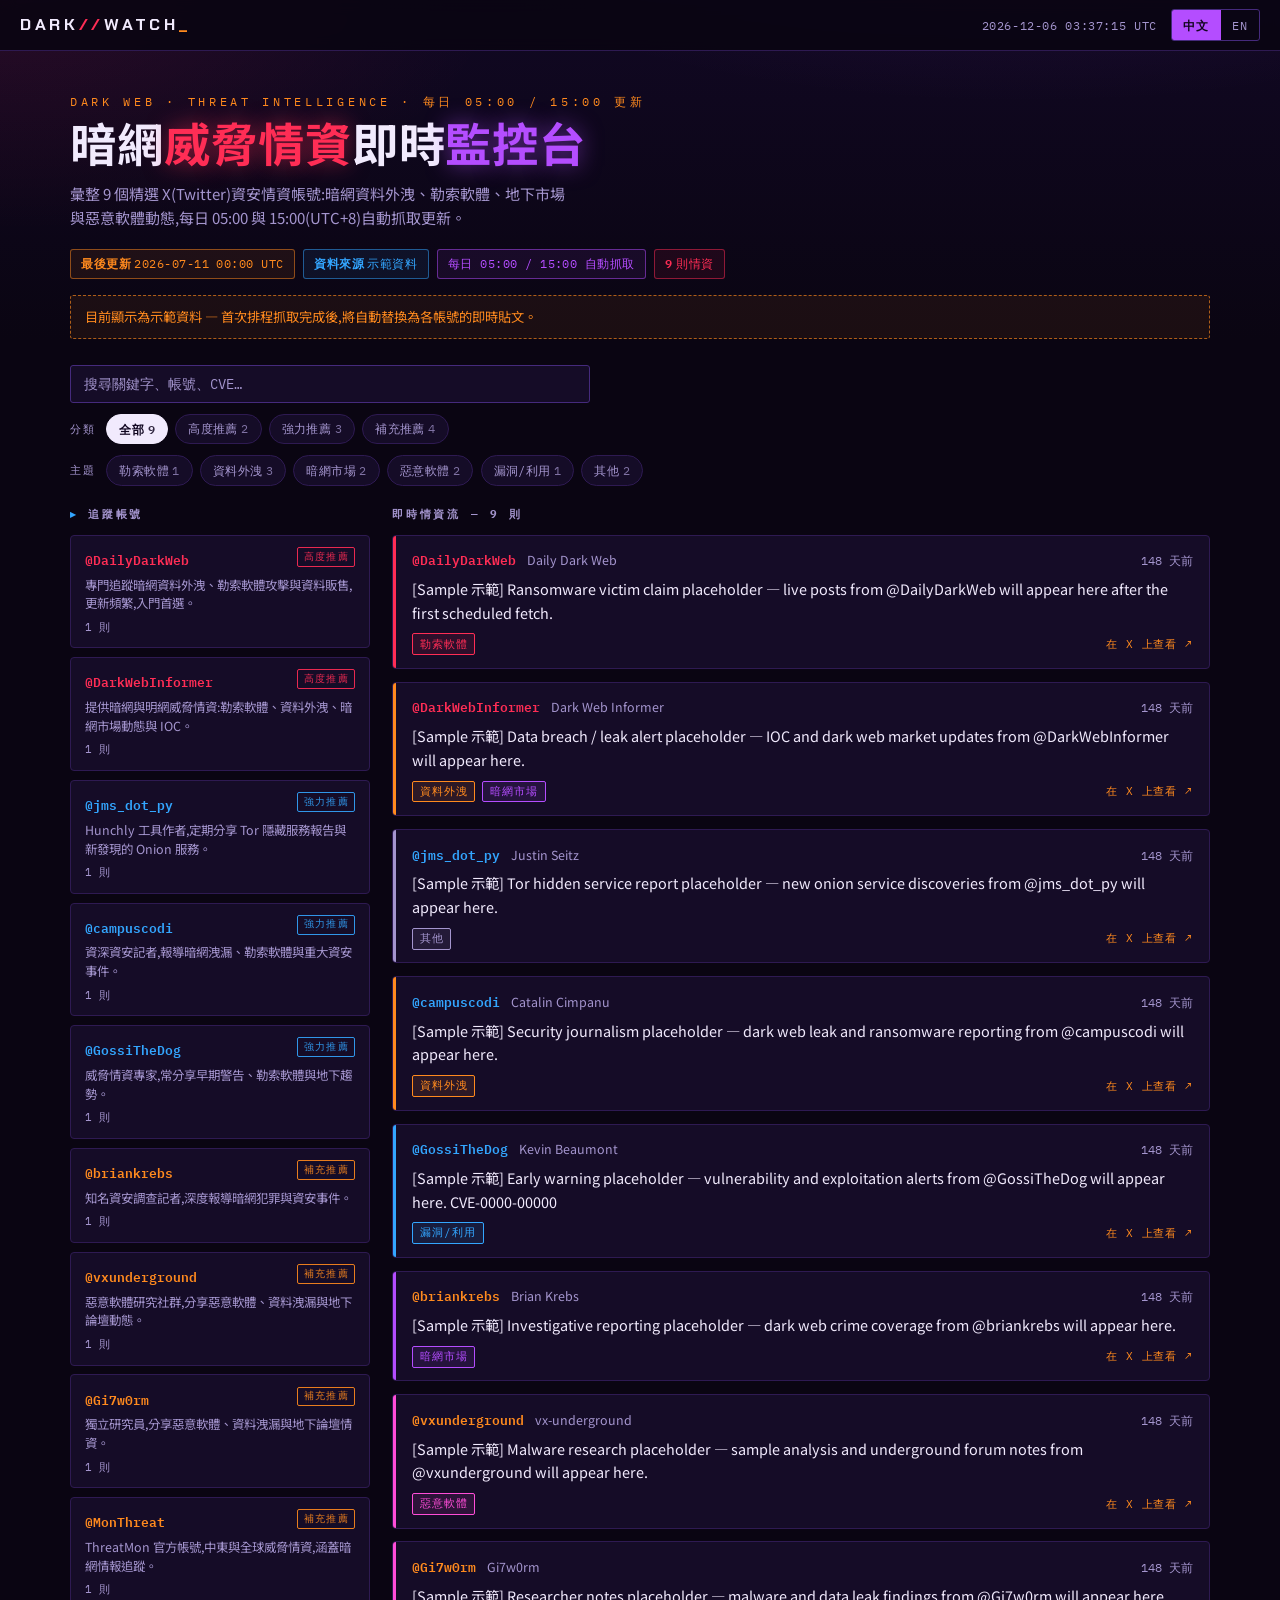
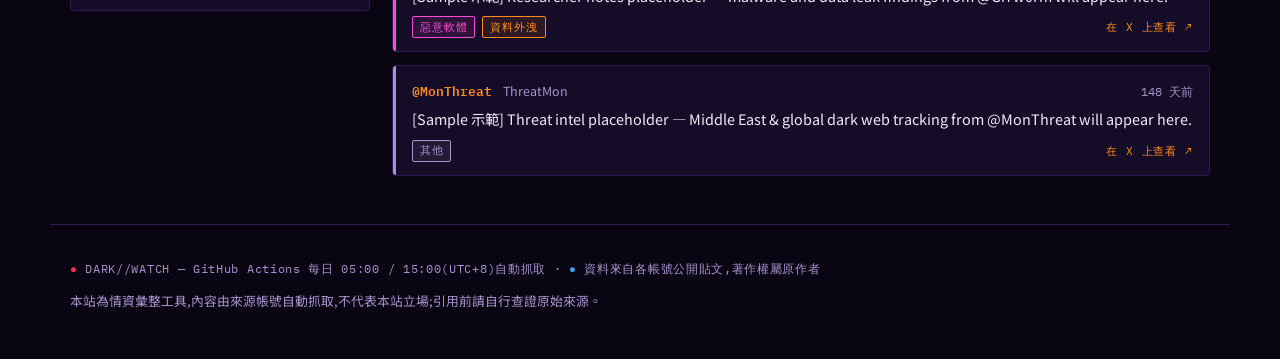
==== index.html @ 3558512e "Change fetch schedule to twice daily at 05:00 and 15:00 Taipei time Cron changed from every 2 hours " ====
<!DOCTYPE html>
<html lang="zh-Hant">
<head>
<meta charset="utf-8">
<meta name="viewport" content="width=device-width, initial-scale=1">
<meta name="color-scheme" content="dark">
<meta name="description" content="Dark web threat intelligence feed aggregated from curated X (Twitter) accounts, refreshed twice daily at 05:00 and 15:00 (UTC+8). 暗網威脅情資監控,每日 05:00 / 15:00 自動更新。">
<title>DARKWATCH — 暗網威脅情資監控 / Dark Web Threat Intel</title>
<link rel="icon" href="data:image/svg+xml,%3Csvg xmlns='http://www.w3.org/2000/svg' viewBox='0 0 32 32'%3E%3Crect width='32' height='32' fill='%230a0512'/%3E%3Ccircle cx='16' cy='16' r='9' fill='none' stroke='%23ff2d55' stroke-width='3'/%3E%3Ccircle cx='16' cy='16' r='3.5' fill='%23b44dff'/%3E%3C/svg%3E">
<link rel="preconnect" href="https://fonts.googleapis.com">
<link rel="preconnect" href="https://fonts.gstatic.com" crossorigin>
<link href="https://fonts.googleapis.com/css2?family=Chakra+Petch:wght@500;600;700&family=IBM+Plex+Mono:wght@400;500;600&family=Noto+Sans+TC:wght@400;500;700&display=swap" rel="stylesheet">
<style>
  :root{
    --bg:#0a0512;
    --bg2:#110823;
    --panel:#150c27;
    --panel2:#1d1136;
    --line:#2e1a52;
    --line2:#452a7c;
    --text:#f1eafd;
    --muted:#a495ce;
    --red:#ff2d55;
    --orange:#ff8a1e;
    --purple:#b44dff;
    --blue:#33a6ff;
    --magenta:#ff4dd8;
    --display:'Chakra Petch','Noto Sans TC',system-ui,sans-serif;
    --body:'Noto Sans TC',system-ui,-apple-system,'PingFang TC','Microsoft JhengHei',sans-serif;
    --mono:'IBM Plex Mono',ui-monospace,'SFMono-Regular',Menlo,Consolas,monospace;
  }
  *{box-sizing:border-box}
  html{color-scheme:dark}
  body{
    margin:0;
    background:
      radial-gradient(1200px 500px at 80% -10%, rgba(180,77,255,.14), transparent 60%),
      radial-gradient(900px 420px at 0% 0%, rgba(255,45,85,.10), transparent 55%),
      linear-gradient(var(--bg2), var(--bg) 340px);
    color:var(--text);
    font-family:var(--body);
    font-size:15px;
    line-height:1.65;
    min-height:100vh;
  }
  a{color:var(--blue)}
  button{font:inherit;cursor:pointer}
  :focus-visible{outline:2px solid var(--orange);outline-offset:2px;border-radius:2px}

  /* ---------- top bar ---------- */
  .topbar{
    position:sticky;top:0;z-index:20;
    display:flex;justify-content:space-between;align-items:center;gap:1rem;
    padding:.55rem 1.25rem;
    background:rgba(10,5,18,.88);
    backdrop-filter:blur(8px);
    border-bottom:1px solid var(--line);
  }
  .brand{
    font-family:var(--display);font-weight:700;font-size:1.05rem;letter-spacing:.22em;
    color:var(--text);white-space:nowrap;
  }
  .brand .slash{color:var(--red)}
  .brand .cursor{color:var(--orange);animation:blink 1.1s steps(1) infinite}
  @keyframes blink{50%{opacity:0}}
  .topbar-right{display:flex;align-items:center;gap:.9rem;min-width:0}
  .clock{font-family:var(--mono);font-size:.78rem;color:var(--muted);letter-spacing:.05em;white-space:nowrap}
  .lang-switch{display:flex;border:1px solid var(--line2);border-radius:3px;overflow:hidden}
  .lang-switch button{
    background:transparent;border:0;color:var(--muted);
    font-family:var(--mono);font-size:.78rem;padding:.3rem .7rem;letter-spacing:.08em;
  }
  .lang-switch button[aria-pressed="true"]{background:var(--purple);color:#12061f;font-weight:600}

  /* ---------- hero ---------- */
  .hero{max-width:1180px;margin:0 auto;padding:2.6rem 1.25rem 1.2rem}
  .eyebrow{
    font-family:var(--mono);font-size:.72rem;letter-spacing:.32em;text-transform:uppercase;
    color:var(--orange);margin:0 0 .6rem;
  }
  .hero h1{
    font-family:var(--display);font-weight:700;
    font-size:clamp(1.7rem,4.2vw,2.9rem);line-height:1.12;
    margin:0 0 .55rem;letter-spacing:.02em;text-wrap:balance;
  }
  .hero h1 .hl-red{color:var(--red);text-shadow:0 0 22px rgba(255,45,85,.55)}
  .hero h1 .hl-purple{color:var(--purple);text-shadow:0 0 22px rgba(180,77,255,.55)}
  .tagline{color:var(--muted);max-width:62ch;margin:0 0 1.1rem}
  .meta-row{display:flex;flex-wrap:wrap;gap:.5rem;align-items:center}
  .meta-pill{
    font-family:var(--mono);font-size:.72rem;letter-spacing:.04em;
    padding:.28rem .65rem;border-radius:3px;border:1px solid;
    display:inline-flex;gap:.45ch;align-items:baseline;
    font-variant-numeric:tabular-nums;
  }
  .meta-pill b{font-weight:600}
  .pill-red{color:var(--red);border-color:rgba(255,45,85,.5);background:rgba(255,45,85,.08)}
  .pill-orange{color:var(--orange);border-color:rgba(255,138,30,.5);background:rgba(255,138,30,.08)}
  .pill-blue{color:var(--blue);border-color:rgba(51,166,255,.5);background:rgba(51,166,255,.08)}
  .pill-purple{color:var(--purple);border-color:rgba(180,77,255,.5);background:rgba(180,77,255,.08)}
  .sample-banner{
    margin-top:1rem;padding:.65rem .9rem;border-radius:3px;
    border:1px dashed rgba(255,138,30,.65);background:rgba(255,138,30,.07);
    color:var(--orange);font-size:.83rem;
  }

  /* ---------- controls ---------- */
  .controls{max-width:1180px;margin:0 auto;padding:.4rem 1.25rem 1.2rem;display:grid;gap:.7rem}
  .search{
    width:100%;max-width:520px;
    background:var(--panel);border:1px solid var(--line2);border-radius:3px;
    color:var(--text);font-family:var(--mono);font-size:.86rem;
    padding:.55rem .8rem;
  }
  .search::placeholder{color:var(--muted)}
  .chip-row{display:flex;flex-wrap:wrap;gap:.45rem;align-items:center}
  .chip-label{font-family:var(--mono);font-size:.7rem;letter-spacing:.18em;text-transform:uppercase;color:var(--muted);margin-right:.2rem}
  .chip{
    background:var(--panel);border:1px solid var(--line);border-radius:999px;
    color:var(--muted);font-family:var(--mono);font-size:.76rem;
    padding:.26rem .75rem;letter-spacing:.03em;
    display:inline-flex;gap:.5ch;align-items:baseline;
    transition:border-color .15s,color .15s,background .15s;
  }
  .chip .n{font-variant-numeric:tabular-nums;opacity:.75}
  .chip:hover{border-color:var(--line2);color:var(--text)}
  .chip[aria-pressed="true"]{color:#100621;font-weight:600}
  .chip[aria-pressed="true"] .n{opacity:.85}
  .chip-red[aria-pressed="true"]{background:var(--red);border-color:var(--red)}
  .chip-orange[aria-pressed="true"]{background:var(--orange);border-color:var(--orange)}
  .chip-purple[aria-pressed="true"]{background:var(--purple);border-color:var(--purple)}
  .chip-blue[aria-pressed="true"]{background:var(--blue);border-color:var(--blue)}
  .chip-magenta[aria-pressed="true"]{background:var(--magenta);border-color:var(--magenta)}
  .chip-plain[aria-pressed="true"]{background:var(--text);border-color:var(--text)}

  /* ---------- layout ---------- */
  .layout{
    max-width:1180px;margin:0 auto;padding:0 1.25rem 3rem;
    display:grid;grid-template-columns:300px minmax(0,1fr);gap:1.4rem;align-items:start;
  }
  .side-title,.feed-title{
    font-family:var(--mono);font-size:.7rem;letter-spacing:.24em;text-transform:uppercase;
    color:var(--muted);margin:0 0 .7rem;
  }
  .side-title em{color:var(--blue);font-style:normal}

  .account{
    width:100%;text-align:left;
    background:var(--panel);border:1px solid var(--line);border-radius:4px;
    padding:.7rem .85rem;margin-bottom:.55rem;color:var(--text);
    transition:border-color .15s,transform .15s,box-shadow .15s;
    display:block;
  }
  .account:hover{border-color:var(--line2);transform:translateX(2px)}
  .account[aria-pressed="true"]{border-color:var(--acc);box-shadow:0 0 0 1px var(--acc),0 0 18px -6px var(--acc)}
  .account .handle{font-family:var(--mono);font-size:.84rem;font-weight:600;color:var(--acc)}
  .account .cat{
    float:right;font-family:var(--mono);font-size:.62rem;letter-spacing:.12em;text-transform:uppercase;
    color:var(--acc);border:1px solid var(--acc);border-radius:2px;padding:.05rem .35rem;opacity:.9;
  }
  .account .desc{font-size:.78rem;color:var(--muted);margin-top:.25rem;line-height:1.5}
  .account .count{font-family:var(--mono);font-size:.7rem;color:var(--muted);margin-top:.3rem;font-variant-numeric:tabular-nums}

  /* ---------- feed cards ---------- */
  .feed{display:grid;gap:.8rem}
  .card{
    position:relative;
    background:var(--panel);border:1px solid var(--line);border-radius:4px;
    padding:.85rem 1rem .8rem 1.15rem;
    transition:border-color .15s,box-shadow .15s;
  }
  .card::before{
    content:"";position:absolute;left:0;top:0;bottom:0;width:3px;
    background:var(--tagc);border-radius:4px 0 0 4px;
    box-shadow:0 0 14px -2px var(--tagc);
  }
  .card:hover{border-color:var(--line2);box-shadow:0 0 24px -12px var(--tagc)}
  .card-head{display:flex;flex-wrap:wrap;gap:.3rem .7rem;align-items:baseline;margin-bottom:.35rem}
  .card-head .handle{font-family:var(--mono);font-size:.84rem;font-weight:600;color:var(--acc);text-decoration:none}
  .card-head .handle:hover{text-decoration:underline}
  .card-head .name{font-size:.78rem;color:var(--muted)}
  .card-head time{margin-left:auto;font-family:var(--mono);font-size:.72rem;color:var(--muted);white-space:nowrap;font-variant-numeric:tabular-nums}
  .card-text{margin:0 0 .55rem;font-size:.9rem;overflow-wrap:anywhere}
  .card-text a{color:var(--blue);text-decoration:none;border-bottom:1px solid rgba(51,166,255,.4)}
  .card-foot{display:flex;flex-wrap:wrap;gap:.4rem;align-items:center}
  .tag{
    font-family:var(--mono);font-size:.66rem;letter-spacing:.1em;text-transform:uppercase;
    color:var(--tc);border:1px solid var(--tc);border-radius:2px;
    padding:.08rem .42rem;background:color-mix(in srgb,var(--tc) 10%,transparent);
  }
  .open-link{
    margin-left:auto;font-family:var(--mono);font-size:.7rem;letter-spacing:.08em;
    color:var(--orange);text-decoration:none;
  }
  .open-link:hover{text-decoration:underline}
  .empty{
    border:1px dashed var(--line2);border-radius:4px;padding:2.2rem 1rem;
    text-align:center;color:var(--muted);font-family:var(--mono);font-size:.85rem;
  }

  footer{
    border-top:1px solid var(--line);
    padding:1.4rem 1.25rem 2.2rem;
    max-width:1180px;margin:0 auto;
    color:var(--muted);font-size:.8rem;
  }
  footer .foot-line{font-family:var(--mono);font-size:.72rem;letter-spacing:.06em}
  footer .foot-line .dot-red{color:var(--red)}
  footer .foot-line .dot-blue{color:var(--blue)}

  @media (max-width:860px){
    .layout{grid-template-columns:1fr}
    .sidebar{order:2}
    .card-head time{margin-left:0;width:100%}
  }
  @media (prefers-reduced-motion:reduce){
    *{animation:none!important;transition:none!important}
  }
</style>
</head>
<body>

<header class="topbar">
  <div class="brand">DARK<span class="slash">//</span>WATCH<span class="cursor">_</span></div>
  <div class="topbar-right">
    <span class="clock" id="clock" aria-hidden="true"></span>
    <div class="lang-switch" role="group" aria-label="Language / 語言">
      <button id="lang-zh" aria-pressed="true">中文</button>
      <button id="lang-en" aria-pressed="false">EN</button>
    </div>
  </div>
</header>

<section class="hero">
  <p class="eyebrow" data-i18n="eyebrow"></p>
  <h1 id="hero-title"></h1>
  <p class="tagline" data-i18n="tagline"></p>
  <div class="meta-row">
    <span class="meta-pill pill-orange"><b data-i18n="updated"></b><span id="updated-at">—</span></span>
    <span class="meta-pill pill-blue"><b data-i18n="source"></b><span id="source">—</span></span>
    <span class="meta-pill pill-purple" data-i18n="cadence"></span>
    <span class="meta-pill pill-red"><b id="post-count">0</b><span data-i18n="postsUnit"></span></span>
  </div>
  <div class="sample-banner" id="sample-banner" hidden data-i18n="sampleNotice"></div>
</section>

<section class="controls">
  <input class="search" id="search" type="search" autocomplete="off">
  <div class="chip-row" id="cat-chips"><span class="chip-label" data-i18n="catLabel"></span></div>
  <div class="chip-row" id="tag-chips"><span class="chip-label" data-i18n="tagLabel"></span></div>
</section>

<main class="layout">
  <aside class="sidebar">
    <h2 class="side-title"><em>▸</em> <span data-i18n="accounts"></span></h2>
    <div id="account-list"></div>
  </aside>
  <section>
    <h2 class="feed-title" id="feed-title"></h2>
    <div class="feed" id="feed" aria-live="polite"></div>
  </section>
</main>

<footer>
  <p class="foot-line"><span class="dot-red">●</span> DARK//WATCH — <span data-i18n="footCadence"></span> · <span class="dot-blue">●</span> <span data-i18n="footSource"></span></p>
  <p data-i18n="footDisclaimer"></p>
</footer>

<script>
"use strict";

/* ================= account metadata (bilingual) ================= */
const ACCOUNT_META = {
  DailyDarkWeb: {
    name: "Daily Dark Web", category: "core",
    desc: {
      zh: "專門追蹤暗網資料外洩、勒索軟體攻擊與資料販售,更新頻繁,入門首選。",
      en: "Tracks dark web data leaks, ransomware attacks and data sales. Frequent updates — a top starting point."
    }
  },
  DarkWebInformer: {
    name: "Dark Web Informer", category: "core",
    desc: {
      zh: "提供暗網與明網威脅情資:勒索軟體、資料外洩、暗網市場動態與 IOC。",
      en: "Dark & clear web threat intel: ransomware, breaches, dark web market activity and IOCs."
    }
  },
  jms_dot_py: {
    name: "Justin Seitz", category: "strong",
    desc: {
      zh: "Hunchly 工具作者,定期分享 Tor 隱藏服務報告與新發現的 Onion 服務。",
      en: "Author of Hunchly; shares Tor hidden-service reports and newly discovered onion services."
    }
  },
  campuscodi: {
    name: "Catalin Cimpanu", category: "strong",
    desc: {
      zh: "資深資安記者,報導暗網洩漏、勒索軟體與重大資安事件。",
      en: "Veteran security journalist covering dark web leaks, ransomware and major incidents."
    }
  },
  GossiTheDog: {
    name: "Kevin Beaumont", category: "strong",
    desc: {
      zh: "威脅情資專家,常分享早期警告、勒索軟體與地下趨勢。",
      en: "Threat intel expert; early warnings, ransomware and underground trends."
    }
  },
  briankrebs: {
    name: "Brian Krebs", category: "extra",
    desc: {
      zh: "知名資安調查記者,深度報導暗網犯罪與資安事件。",
      en: "Renowned investigative journalist; deep reporting on dark web crime and security incidents."
    }
  },
  vxunderground: {
    name: "vx-underground", category: "extra",
    desc: {
      zh: "惡意軟體研究社群,分享惡意軟體、資料洩漏與地下論壇動態。",
      en: "Malware research collective; malware, data leaks and underground forum activity."
    }
  },
  Gi7w0rm: {
    name: "Gi7w0rm", category: "extra",
    desc: {
      zh: "獨立研究員,分享惡意軟體、資料洩漏與地下論壇情資。",
      en: "Independent researcher; malware, data leaks and underground forum findings."
    }
  },
  MonThreat: {
    name: "ThreatMon", category: "extra",
    desc: {
      zh: "ThreatMon 官方帳號,中東與全球威脅情資,涵蓋暗網情報追蹤。",
      en: "ThreatMon — Middle East & global threat intelligence, including dark web tracking."
    }
  }
};

const CATEGORIES = {
  core:   { color: "var(--red)",    chip: "chip-red" },
  strong: { color: "var(--blue)",   chip: "chip-blue" },
  extra:  { color: "var(--orange)", chip: "chip-orange" }
};

const TAGS = {
  ransomware: { color: "var(--red)",     chip: "chip-red" },
  breach:     { color: "var(--orange)",  chip: "chip-orange" },
  market:     { color: "var(--purple)",  chip: "chip-purple" },
  malware:    { color: "var(--magenta)", chip: "chip-magenta" },
  vuln:       { color: "var(--blue)",    chip: "chip-blue" },
  other:      { color: "var(--muted)",   chip: "chip-plain" }
};

/* ================= i18n ================= */
const I18N = {
  zh: {
    eyebrow: "DARK WEB · THREAT INTELLIGENCE · 每日 05:00 / 15:00 更新",
    titleHtml: '暗網<span class="hl-red">威脅情資</span>即時<span class="hl-purple">監控台</span>',
    tagline: "彙整 9 個精選 X(Twitter)資安情資帳號:暗網資料外洩、勒索軟體、地下市場與惡意軟體動態,每日 05:00 與 15:00(UTC+8)自動抓取更新。",
    updated: "最後更新", source: "資料來源", cadence: "每日 05:00 / 15:00 自動抓取",
    postsUnit: "則情資",
    sampleNotice: "目前顯示為示範資料 — 首次排程抓取完成後,將自動替換為各帳號的即時貼文。",
    searchPlaceholder: "搜尋關鍵字、帳號、CVE…",
    catLabel: "分類", tagLabel: "主題",
    catAll: "全部", catCore: "高度推薦", catStrong: "強力推薦", catExtra: "補充推薦",
    tagNames: { ransomware: "勒索軟體", breach: "資料外洩", market: "暗網市場", malware: "惡意軟體", vuln: "漏洞/利用", other: "其他" },
    accounts: "追蹤帳號", feedTitle: "即時情資流",
    postsCount: n => `${n} 則`,
    openOnX: "在 X 上查看 ↗",
    empty: "沒有符合條件的情資 — 請調整過濾條件。",
    sources: { sample: "示範資料", x_api: "X API v2", nitter: "Nitter RSS", x_api_stale: "X API(快取)", nitter_stale: "Nitter RSS(快取)" },
    ago: { now: "剛剛", m: n => `${n} 分鐘前`, h: n => `${n} 小時前`, d: n => `${n} 天前` },
    footCadence: "GitHub Actions 每日 05:00 / 15:00(UTC+8)自動抓取",
    footSource: "資料來自各帳號公開貼文,著作權屬原作者",
    footDisclaimer: "本站為情資彙整工具,內容由來源帳號自動抓取,不代表本站立場;引用前請自行查證原始來源。"
  },
  en: {
    eyebrow: "DARK WEB · THREAT INTELLIGENCE · REFRESHED DAILY AT 05:00 & 15:00",
    titleHtml: 'Dark Web <span class="hl-red">Threat Intel</span>, <span class="hl-purple">Live Console</span>',
    tagline: "Aggregates 9 curated X (Twitter) accounts: dark web data leaks, ransomware, underground markets and malware activity — automatically fetched twice daily at 05:00 & 15:00 (UTC+8).",
    updated: "Updated", source: "Source", cadence: "Auto-fetch 05:00 & 15:00",
    postsUnit: "posts",
    sampleNotice: "Showing sample data — it will be replaced with live posts after the first scheduled fetch completes.",
    searchPlaceholder: "Search keywords, accounts, CVEs…",
    catLabel: "Category", tagLabel: "Topic",
    catAll: "All", catCore: "Top picks", catStrong: "Strong", catExtra: "Extra",
    tagNames: { ransomware: "Ransomware", breach: "Data breach", market: "Dark market", malware: "Malware", vuln: "Vuln/Exploit", other: "Other" },
    accounts: "Tracked accounts", feedTitle: "Live intel feed",
    postsCount: n => `${n} posts`,
    openOnX: "Open on X ↗",
    empty: "No intel matches the current filters — try adjusting them.",
    sources: { sample: "Sample data", x_api: "X API v2", nitter: "Nitter RSS", x_api_stale: "X API (cached)", nitter_stale: "Nitter RSS (cached)" },
    ago: { now: "just now", m: n => `${n}m ago`, h: n => `${n}h ago`, d: n => `${n}d ago` },
    footCadence: "auto-fetched by GitHub Actions daily at 05:00 & 15:00 (UTC+8)",
    footSource: "content belongs to the original authors",
    footDisclaimer: "This site is an aggregation tool; posts are fetched automatically from the source accounts and do not represent this site's views. Verify with the original source before citing."
  }
};

/* ================= seed data (replaced by data/feed.json at runtime) ================= */
const SEED = {
  generated_at: "2026-07-11T00:00:00Z",
  source: "sample",
  posts: [
    { id: "s1", handle: "DailyDarkWeb", name: "Daily Dark Web", sample: true,
      text: "[Sample 示範] Ransomware victim claim placeholder — live posts from @DailyDarkWeb will appear here after the first scheduled fetch.",
      url: "https://x.com/DailyDarkWeb", created_at: "2026-07-10T22:10:00Z", tags: ["ransomware"] },
    { id: "s2", handle: "DarkWebInformer", name: "Dark Web Informer", sample: true,
      text: "[Sample 示範] Data breach / leak alert placeholder — IOC and dark web market updates from @DarkWebInformer will appear here.",
      url: "https://x.com/DarkWebInformer", created_at: "2026-07-10T21:05:00Z", tags: ["breach", "market"] },
    { id: "s3", handle: "jms_dot_py", name: "Justin Seitz", sample: true,
      text: "[Sample 示範] Tor hidden service report placeholder — new onion service discoveries from @jms_dot_py will appear here.",
      url: "https://x.com/jms_dot_py", created_at: "2026-07-10T19:40:00Z", tags: ["other"] },
    { id: "s4", handle: "campuscodi", name: "Catalin Cimpanu", sample: true,
      text: "[Sample 示範] Security journalism placeholder — dark web leak and ransomware reporting from @campuscodi will appear here.",
      url: "https://x.com/campuscodi", created_at: "2026-07-10T18:20:00Z", tags: ["breach"] },
    { id: "s5", handle: "GossiTheDog", name: "Kevin Beaumont", sample: true,
      text: "[Sample 示範] Early warning placeholder — vulnerability and exploitation alerts from @GossiTheDog will appear here. CVE-0000-00000",
      url: "https://x.com/GossiTheDog", created_at: "2026-07-10T16:55:00Z", tags: ["vuln"] },
    { id: "s6", handle: "briankrebs", name: "Brian Krebs", sample: true,
      text: "[Sample 示範] Investigative reporting placeholder — dark web crime coverage from @briankrebs will appear here.",
      url: "https://x.com/briankrebs", created_at: "2026-07-10T15:30:00Z", tags: ["market"] },
    { id: "s7", handle: "vxunderground", name: "vx-underground", sample: true,
      text: "[Sample 示範] Malware research placeholder — sample analysis and underground forum notes from @vxunderground will appear here.",
      url: "https://x.com/vxunderground", created_at: "2026-07-10T14:00:00Z", tags: ["malware"] },
    { id: "s8", handle: "Gi7w0rm", name: "Gi7w0rm", sample: true,
      text: "[Sample 示範] Researcher notes placeholder — malware and data leak findings from @Gi7w0rm will appear here.",
      url: "https://x.com/Gi7w0rm", created_at: "2026-07-10T12:45:00Z", tags: ["malware", "breach"] },
    { id: "s9", handle: "MonThreat", name: "ThreatMon", sample: true,
      text: "[Sample 示範] Threat intel placeholder — Middle East & global dark web tracking from @MonThreat will appear here.",
      url: "https://x.com/MonThreat", created_at: "2026-07-10T11:15:00Z", tags: ["other"] }
  ]
};

/* ================= state ================= */
function readPref() {
  try { return localStorage.getItem("dw-lang"); } catch (e) { return null; }
}
const state = {
  lang: readPref() || "zh",
  q: "",
  cat: "all",
  tags: new Set(),
  account: null,
  data: SEED
};
const $ = id => document.getElementById(id);
const t = () => I18N[state.lang];

function escapeHtml(s) {
  return s.replace(/[&<>"']/g, c => ({ "&": "&amp;", "<": "&lt;", ">": "&gt;", '"': "&quot;", "'": "&#39;" }[c]));
}
function linkify(escaped) {
  return escaped.replace(/https?:\/\/[^\s<]+/g, u => `<a href="${u}" target="_blank" rel="noopener noreferrer">${u}</a>`);
}
function timeAgo(isoStr) {
  const then = Date.parse(isoStr);
  if (isNaN(then)) return isoStr || "";
  const s = Math.max(0, (Date.now() - then) / 1000);
  const ago = t().ago;
  if (s < 60) return ago.now;
  if (s < 3600) return ago.m(Math.floor(s / 60));
  if (s < 86400) return ago.h(Math.floor(s / 3600));
  return ago.d(Math.floor(s / 86400));
}
function fmtUtc(isoStr) {
  const d = new Date(isoStr);
  if (isNaN(d)) return "—";
  return d.toISOString().slice(0, 16).replace("T", " ") + " UTC";
}

/* ================= filtering ================= */
function visiblePosts() {
  const q = state.q.trim().toLowerCase();
  return (state.data.posts || []).filter(p => {
    const meta = ACCOUNT_META[p.handle];
    if (state.cat !== "all" && (!meta || meta.category !== state.cat)) return false;
    if (state.account && p.handle !== state.account) return false;
    if (state.tags.size && !(p.tags || []).some(tag => state.tags.has(tag))) return false;
    if (q && !(p.text + " " + p.handle + " " + (p.name || "")).toLowerCase().includes(q)) return false;
    return true;
  });
}

/* ================= rendering ================= */
function renderStatic() {
  const L = t();
  document.documentElement.lang = state.lang === "zh" ? "zh-Hant" : "en";
  document.querySelectorAll("[data-i18n]").forEach(el => {
    const val = L[el.dataset.i18n];
    if (typeof val === "string") el.textContent = val;
  });
  $("hero-title").innerHTML = L.titleHtml;
  $("search").placeholder = L.searchPlaceholder;
  $("lang-zh").setAttribute("aria-pressed", String(state.lang === "zh"));
  $("lang-en").setAttribute("aria-pressed", String(state.lang === "en"));
}

function chipHtml(id, cls, label, count, pressed) {
  return `<button class="chip ${cls}" data-chip="${id}" aria-pressed="${pressed}">` +
    `${escapeHtml(label)}${count != null ? ` <span class="n">${count}</span>` : ""}</button>`;
}

function renderChips() {
  const L = t();
  const posts = state.data.posts || [];

  const catCounts = { core: 0, strong: 0, extra: 0 };
  posts.forEach(p => {
    const m = ACCOUNT_META[p.handle];
    if (m) catCounts[m.category]++;
  });
  const catNames = { all: L.catAll, core: L.catCore, strong: L.catStrong, extra: L.catExtra };
  let html = `<span class="chip-label">${escapeHtml(L.catLabel)}</span>`;
  html += chipHtml("cat:all", "chip-plain", catNames.all, posts.length, state.cat === "all");
  for (const c of ["core", "strong", "extra"]) {
    html += chipHtml("cat:" + c, CATEGORIES[c].chip, catNames[c], catCounts[c], state.cat === c);
  }
  $("cat-chips").innerHTML = html;

  const tagCounts = {};
  posts.forEach(p => (p.tags || []).forEach(tag => { tagCounts[tag] = (tagCounts[tag] || 0) + 1; }));
  let thtml = `<span class="chip-label">${escapeHtml(L.tagLabel)}</span>`;
  for (const tag of Object.keys(TAGS)) {
    if (!tagCounts[tag]) continue;
    thtml += chipHtml("tag:" + tag, TAGS[tag].chip, L.tagNames[tag] || tag, tagCounts[tag], state.tags.has(tag));
  }
  $("tag-chips").innerHTML = thtml;
}

function renderAccounts() {
  const posts = state.data.posts || [];
  const counts = {};
  posts.forEach(p => { counts[p.handle] = (counts[p.handle] || 0) + 1; });
  const L = t();
  const catNames = { core: L.catCore, strong: L.catStrong, extra: L.catExtra };
  let html = "";
  for (const [handle, meta] of Object.entries(ACCOUNT_META)) {
    const color = CATEGORIES[meta.category].color;
    html += `<button class="account" data-account="${handle}" style="--acc:${color}"` +
      ` aria-pressed="${state.account === handle}">` +
      `<span class="cat">${escapeHtml(catNames[meta.category])}</span>` +
      `<span class="handle">@${handle}</span>` +
      `<div class="desc">${escapeHtml(meta.desc[state.lang])}</div>` +
      `<div class="count">${escapeHtml(L.postsCount(counts[handle] || 0))}</div>` +
      `</button>`;
  }
  $("account-list").innerHTML = html;
}

function renderFeed() {
  const L = t();
  const posts = visiblePosts();
  $("feed-title").textContent = `${L.feedTitle} — ${L.postsCount(posts.length)}`;
  if (!posts.length) {
    $("feed").innerHTML = `<div class="empty">${escapeHtml(L.empty)}</div>`;
    return;
  }
  $("feed").innerHTML = posts.map(p => {
    const meta = ACCOUNT_META[p.handle];
    const accColor = meta ? CATEGORIES[meta.category].color : "var(--muted)";
    const mainTag = (p.tags || ["other"])[0];
    const tagColor = (TAGS[mainTag] || TAGS.other).color;
    const tags = (p.tags || []).map(tag =>
      `<span class="tag" style="--tc:${(TAGS[tag] || TAGS.other).color}">${escapeHtml(t().tagNames[tag] || tag)}</span>`
    ).join("");
    return `<article class="card" style="--tagc:${tagColor};--acc:${accColor}">` +
      `<div class="card-head">` +
        `<a class="handle" href="https://x.com/${p.handle}" target="_blank" rel="noopener noreferrer">@${p.handle}</a>` +
        `<span class="name">${escapeHtml(p.name || (meta ? meta.name : ""))}</span>` +
        `<time datetime="${escapeHtml(p.created_at || "")}" title="${escapeHtml(fmtUtc(p.created_at))}">${escapeHtml(timeAgo(p.created_at))}</time>` +
      `</div>` +
      `<p class="card-text">${linkify(escapeHtml(p.text || ""))}</p>` +
      `<div class="card-foot">${tags}` +
        `<a class="open-link" href="${escapeHtml(p.url || "#")}" target="_blank" rel="noopener noreferrer">${escapeHtml(L.openOnX)}</a>` +
      `</div></article>`;
  }).join("");
}

function renderMeta() {
  const L = t();
  const d = state.data;
  $("updated-at").textContent = fmtUtc(d.generated_at);
  $("source").textContent = L.sources[d.source] || d.source || "—";
  $("post-count").textContent = (d.posts || []).length;
  $("sample-banner").hidden = d.source !== "sample";
}

function renderAll() {
  renderStatic();
  renderMeta();
  renderChips();
  renderAccounts();
  renderFeed();
}

/* ================= events ================= */
document.addEventListener("click", ev => {
  const chip = ev.target.closest("[data-chip]");
  if (chip) {
    const [kind, value] = chip.dataset.chip.split(":");
    if (kind === "cat") state.cat = value;
    else if (kind === "tag") state.tags.has(value) ? state.tags.delete(value) : state.tags.add(value);
    renderChips(); renderFeed();
    return;
  }
  const acc = ev.target.closest("[data-account]");
  if (acc) {
    state.account = state.account === acc.dataset.account ? null : acc.dataset.account;
    renderAccounts(); renderFeed();
  }
});
$("search").addEventListener("input", ev => { state.q = ev.target.value; renderFeed(); });
$("lang-zh").addEventListener("click", () => setLang("zh"));
$("lang-en").addEventListener("click", () => setLang("en"));
function setLang(lang) {
  state.lang = lang;
  try { localStorage.setItem("dw-lang", lang); } catch (e) {}
  renderAll();
}

/* ================= live data + clock ================= */
async function loadLive() {
  try {
    const resp = await fetch("data/feed.json", { cache: "no-store" });
    if (!resp.ok) return;
    const data = await resp.json();
    if (data && Array.isArray(data.posts) && data.posts.length) {
      state.data = data;
      renderAll();
    }
  } catch (err) { /* offline / preview mode — keep seed data */ }
}
function tickClock() {
  $("clock").textContent = new Date().toISOString().slice(0, 19).replace("T", " ") + " UTC";
}

renderAll();
tickClock();
setInterval(tickClock, 1000);
loadLive();
setInterval(loadLive, 10 * 60 * 1000);
</script>
</body>
</html>
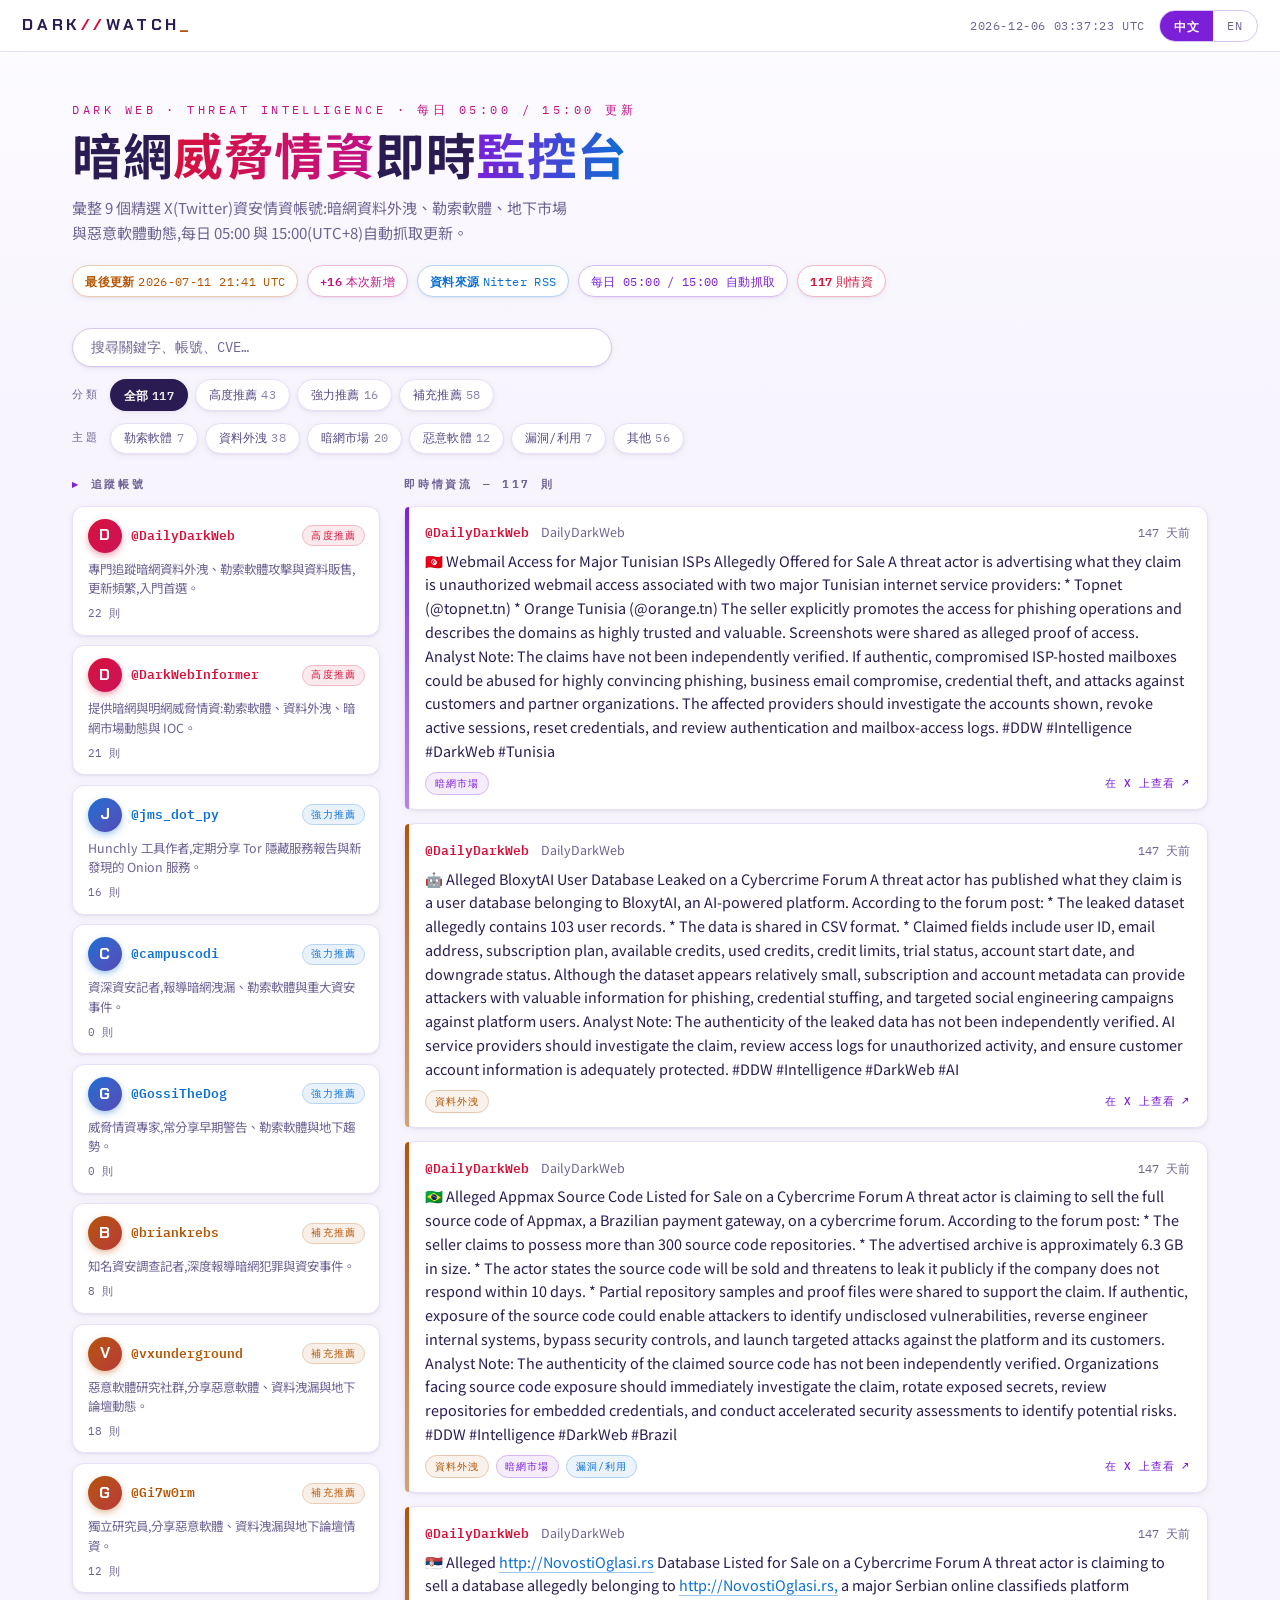
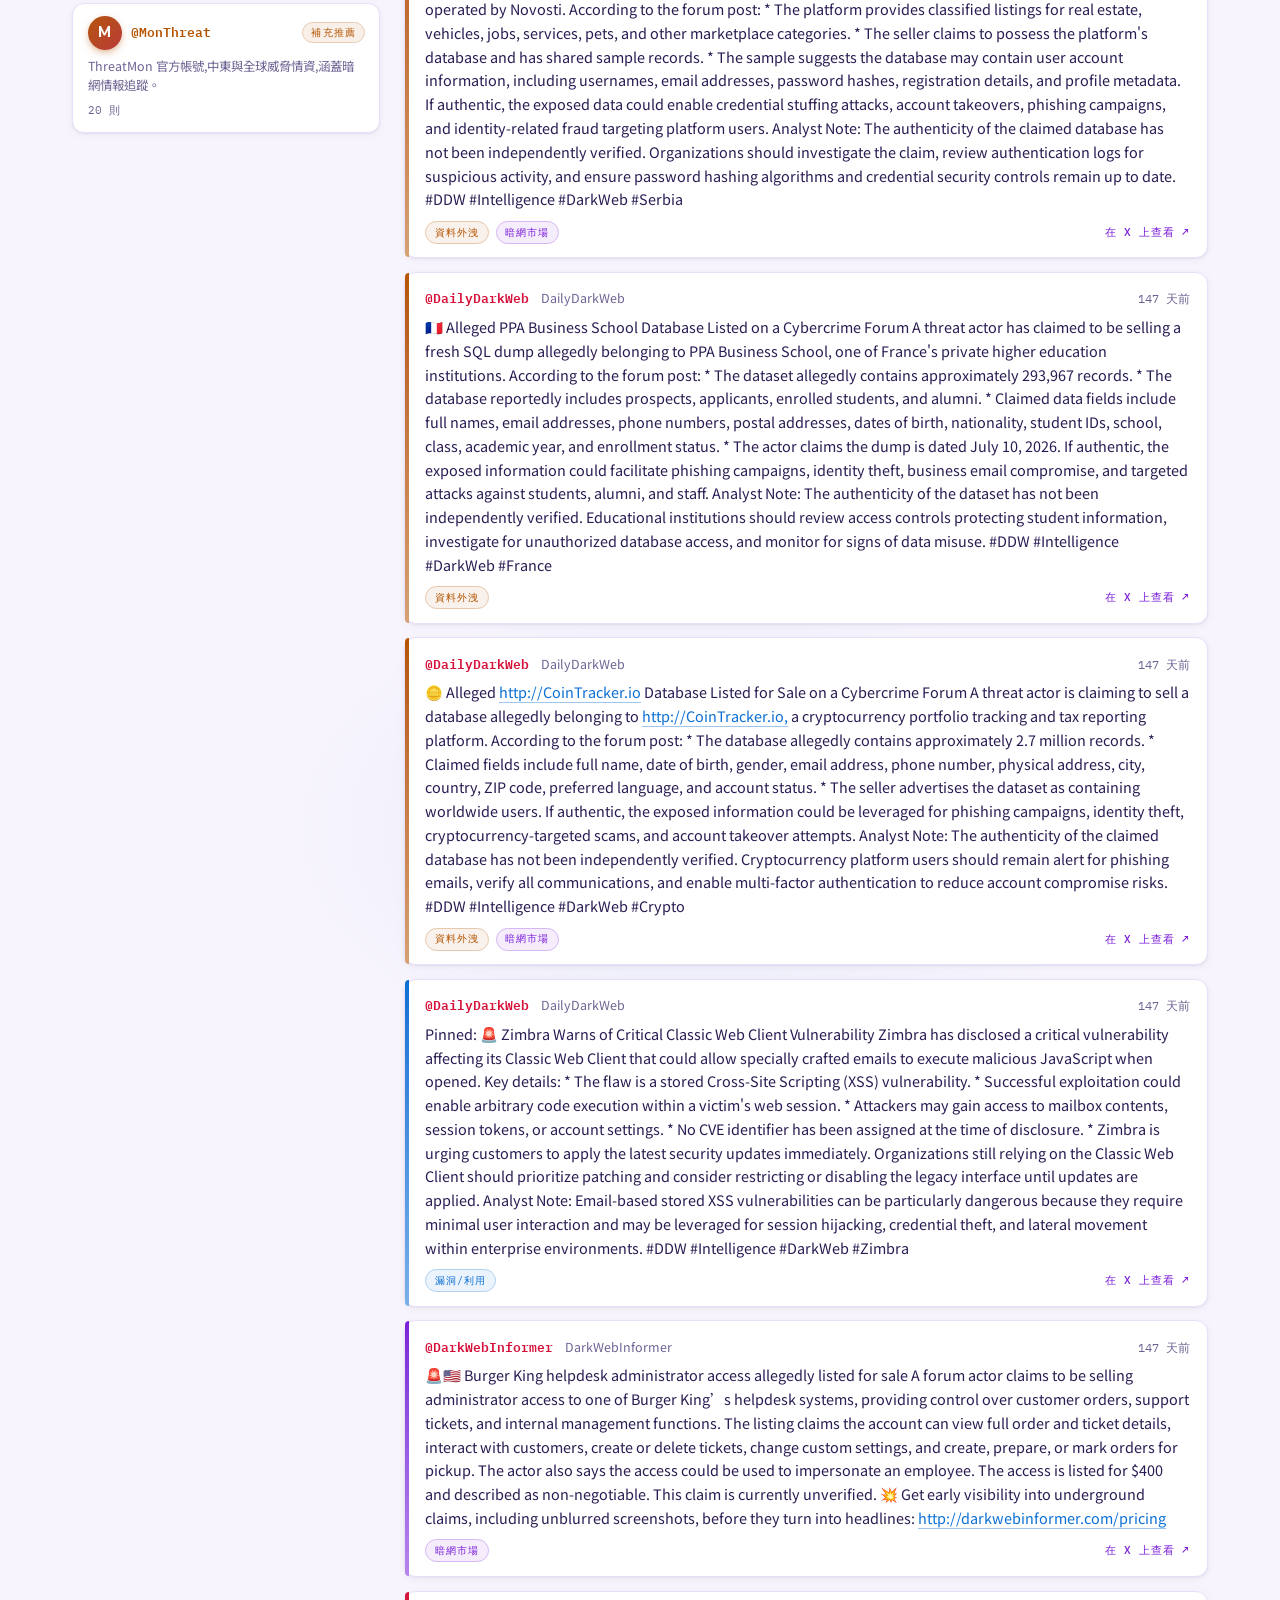
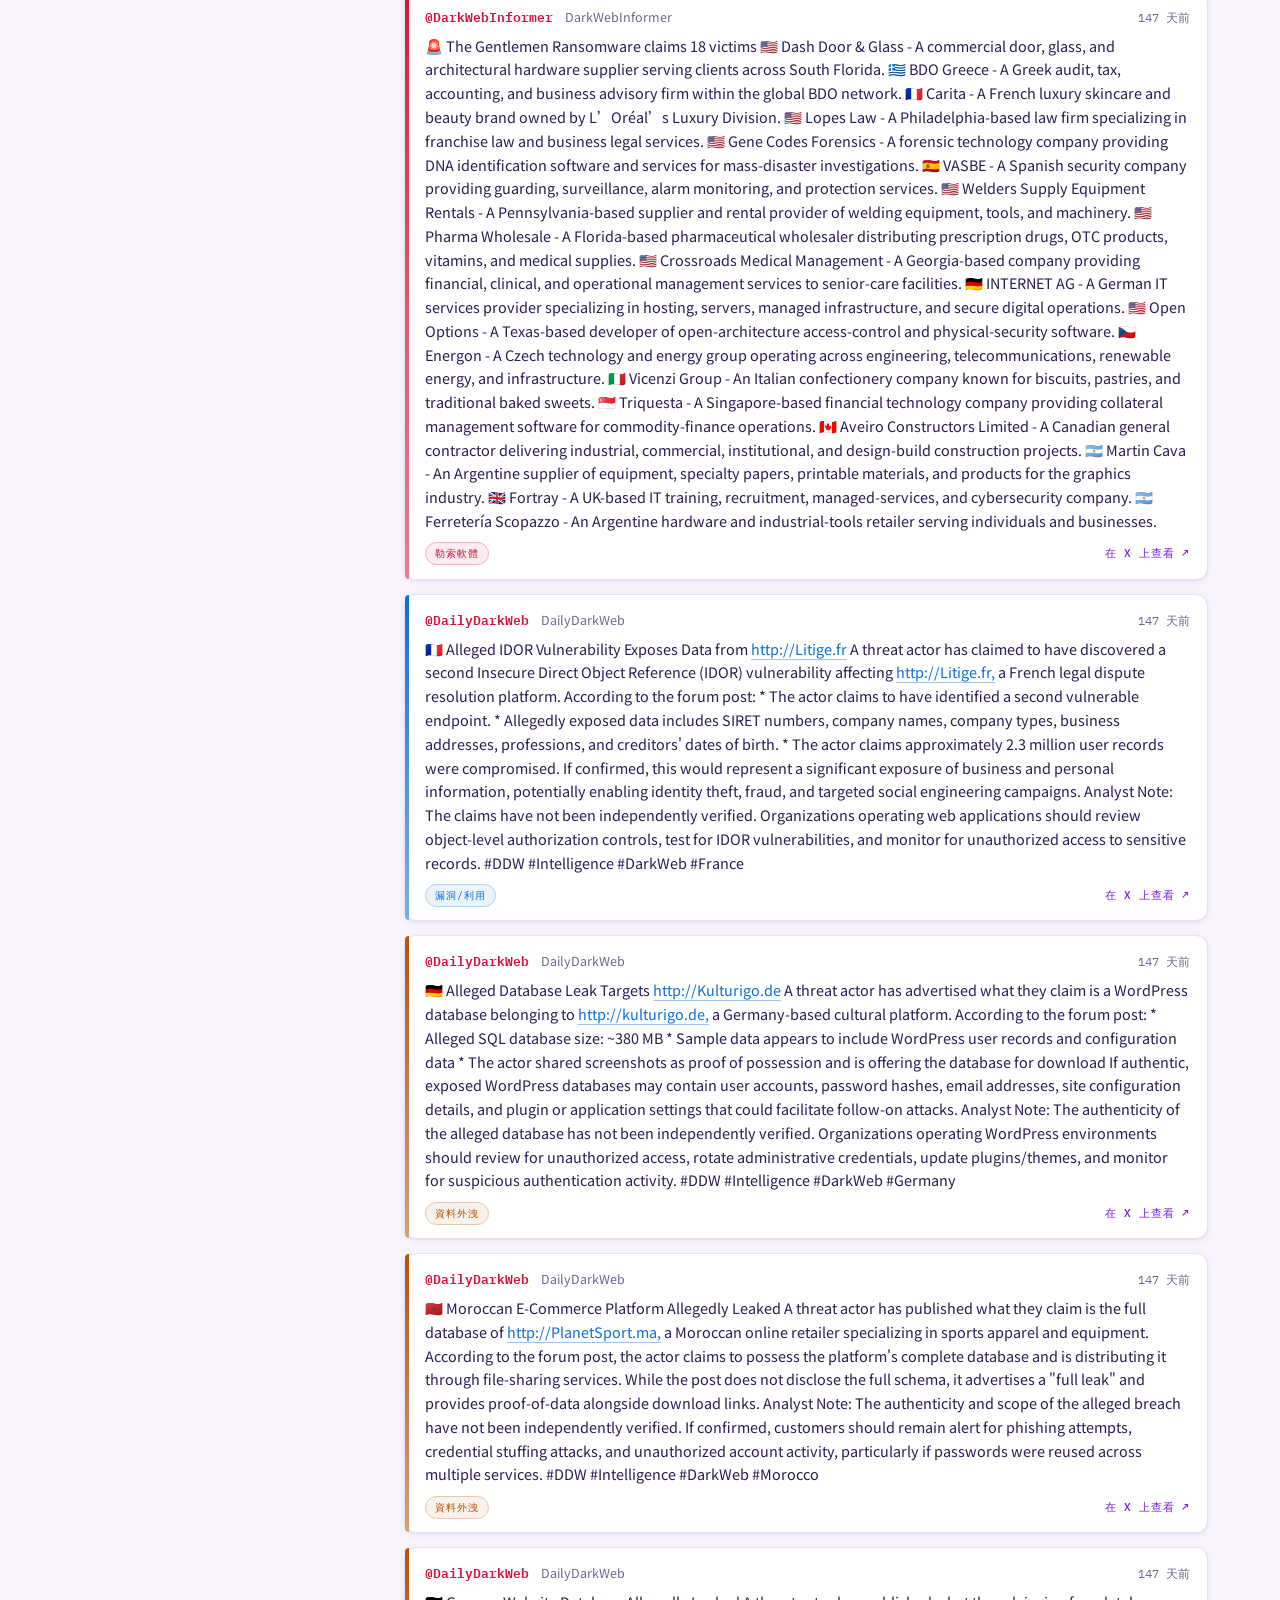
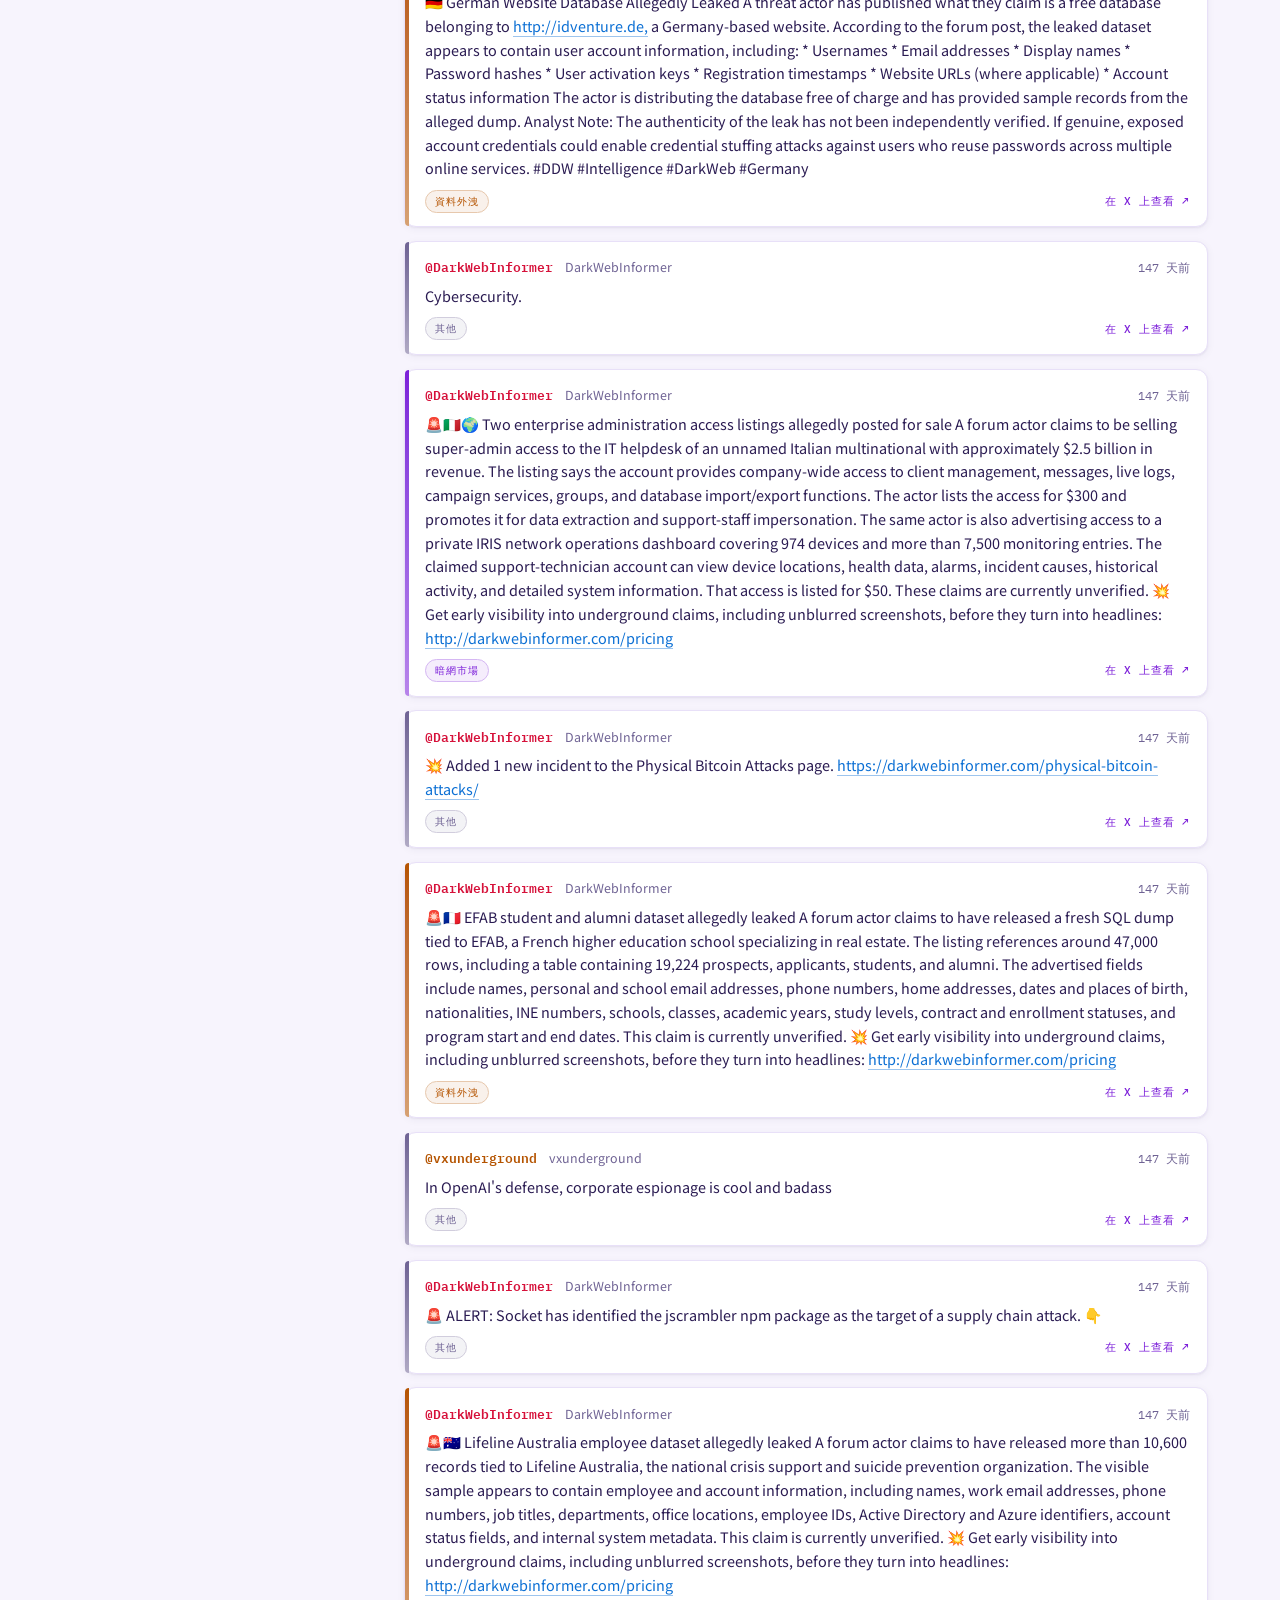
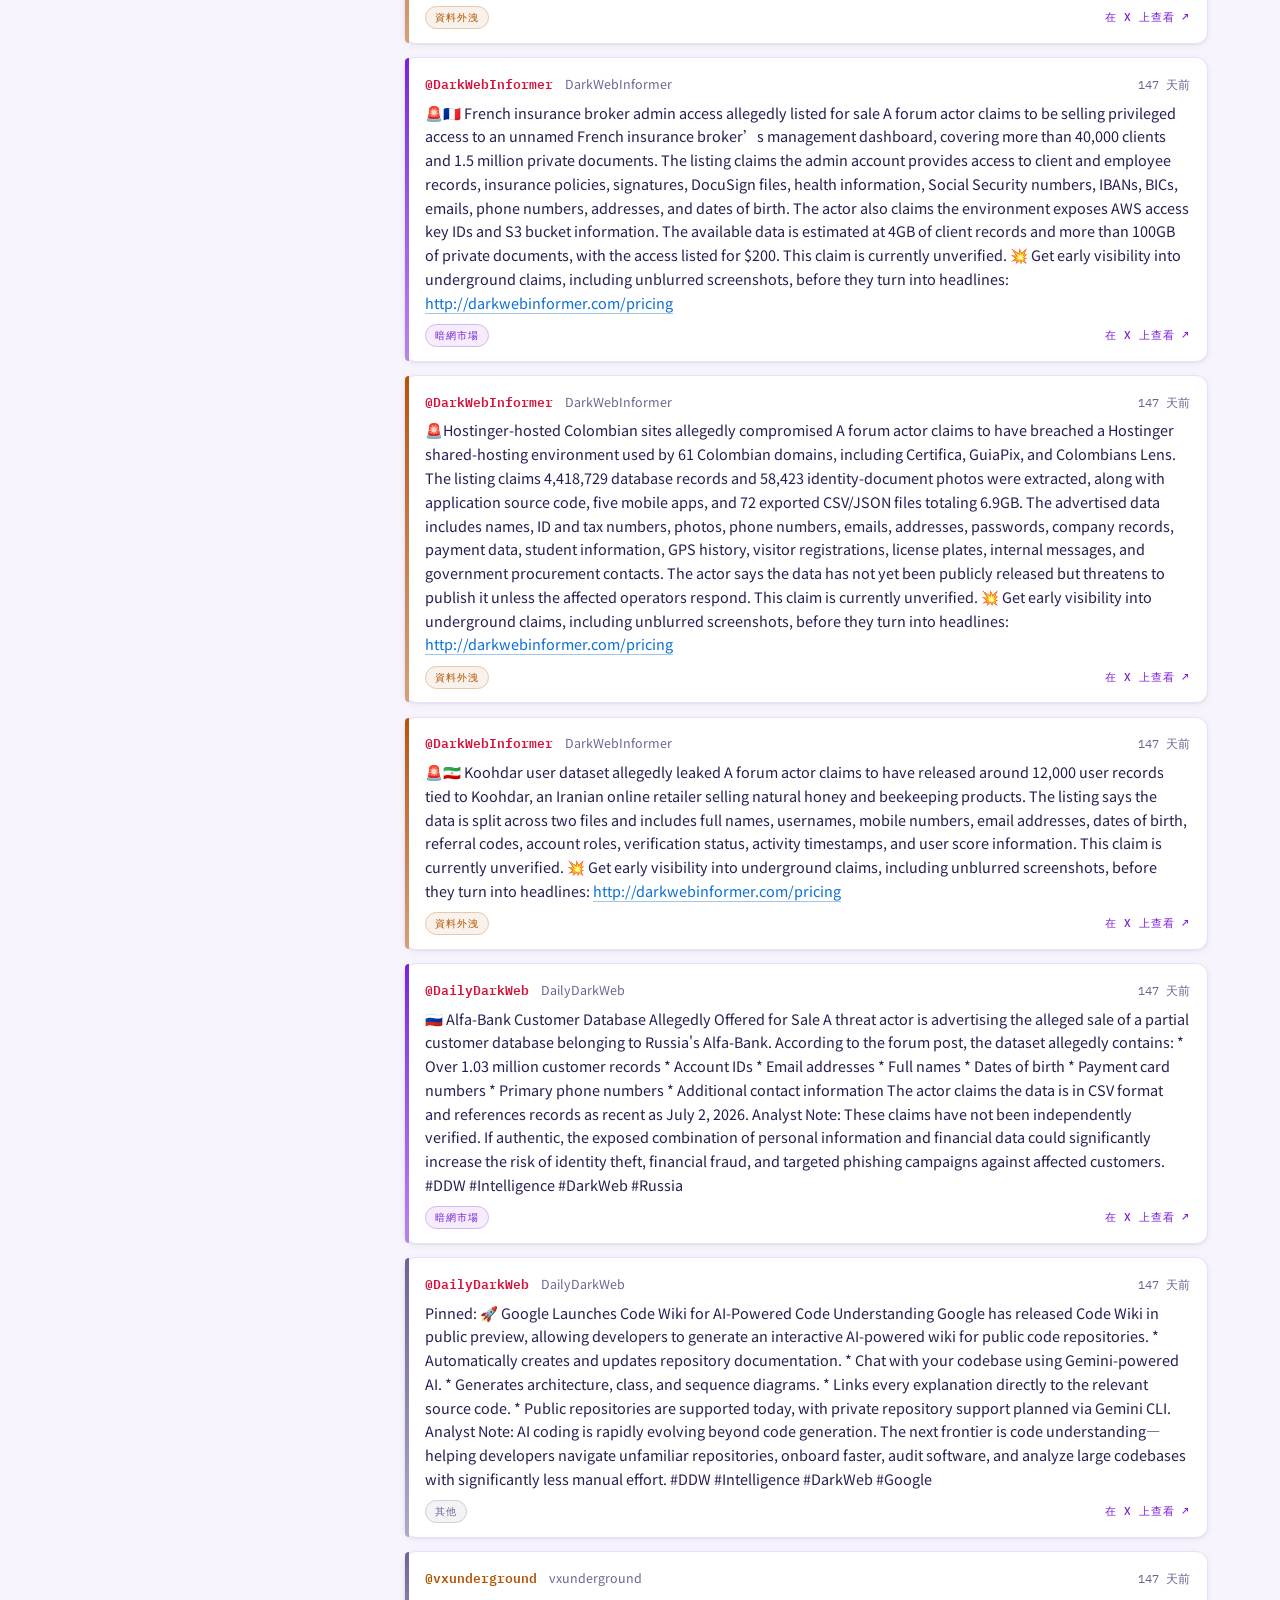
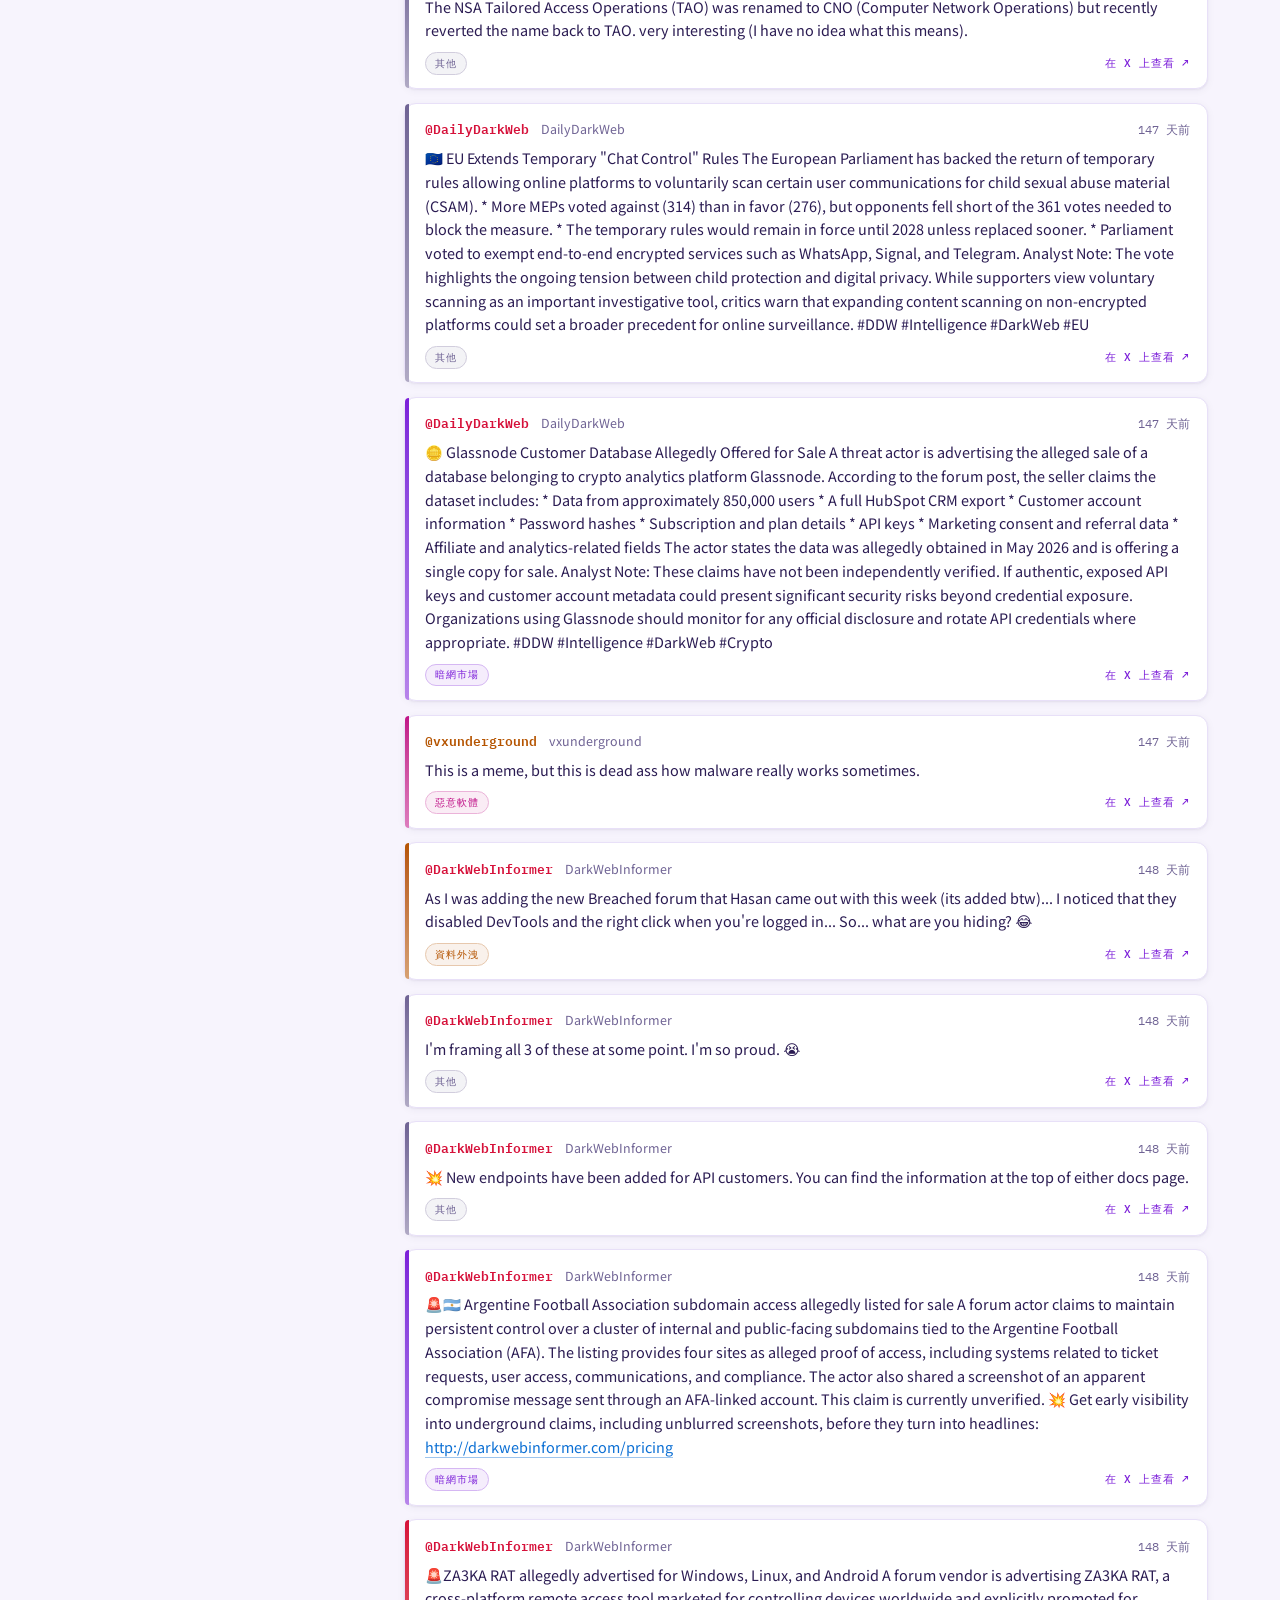
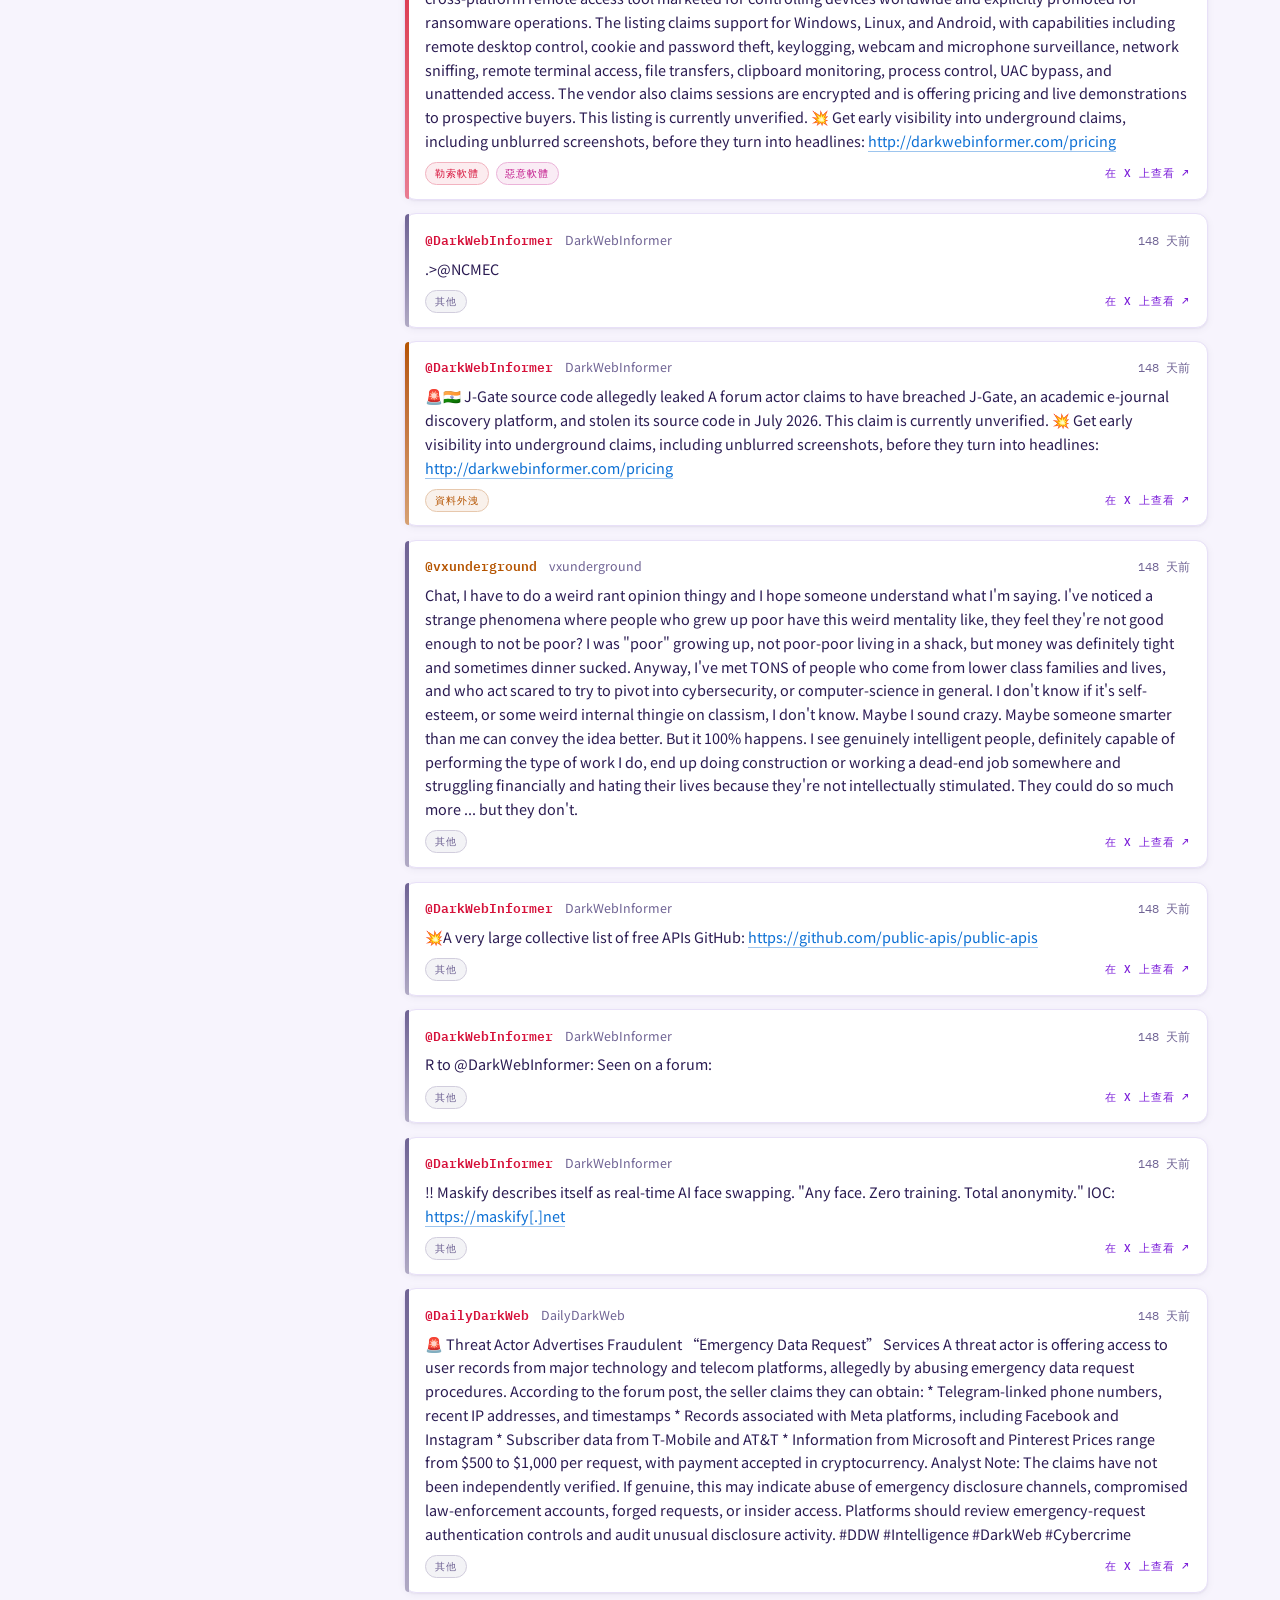
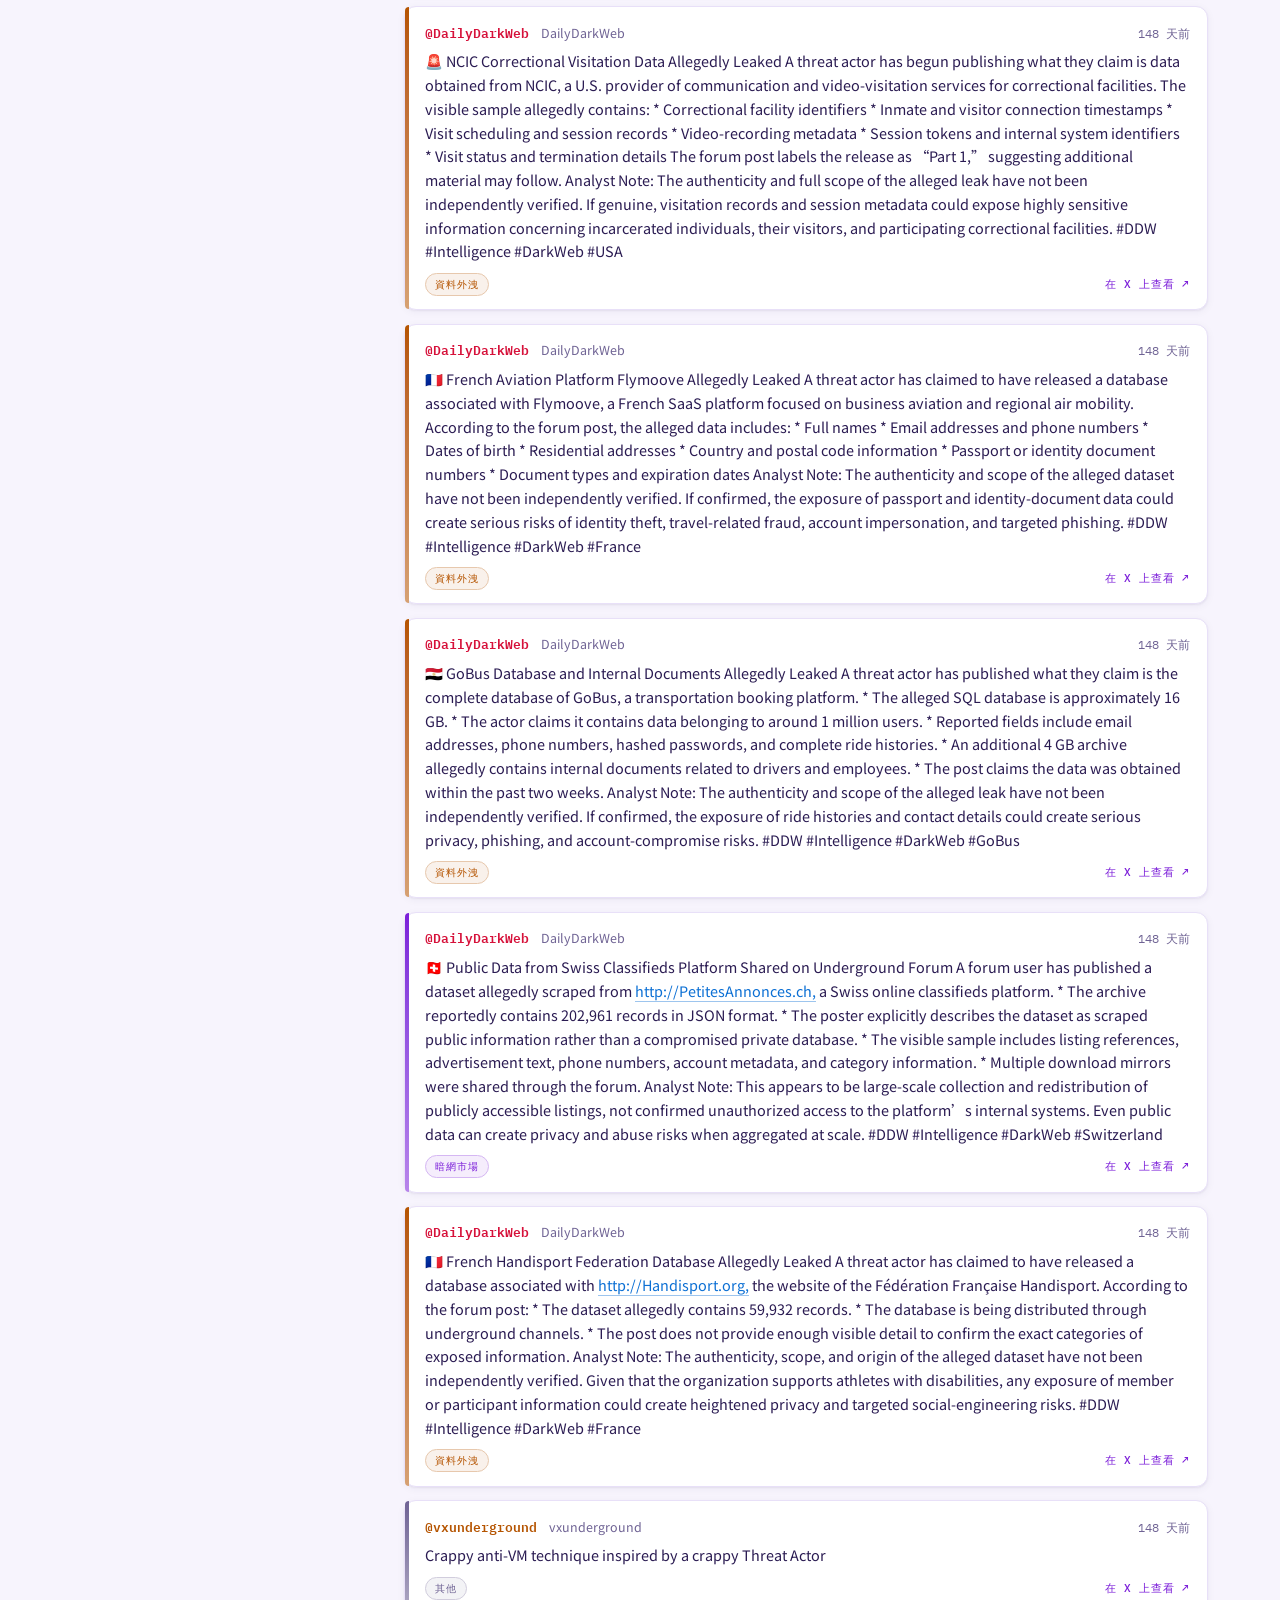
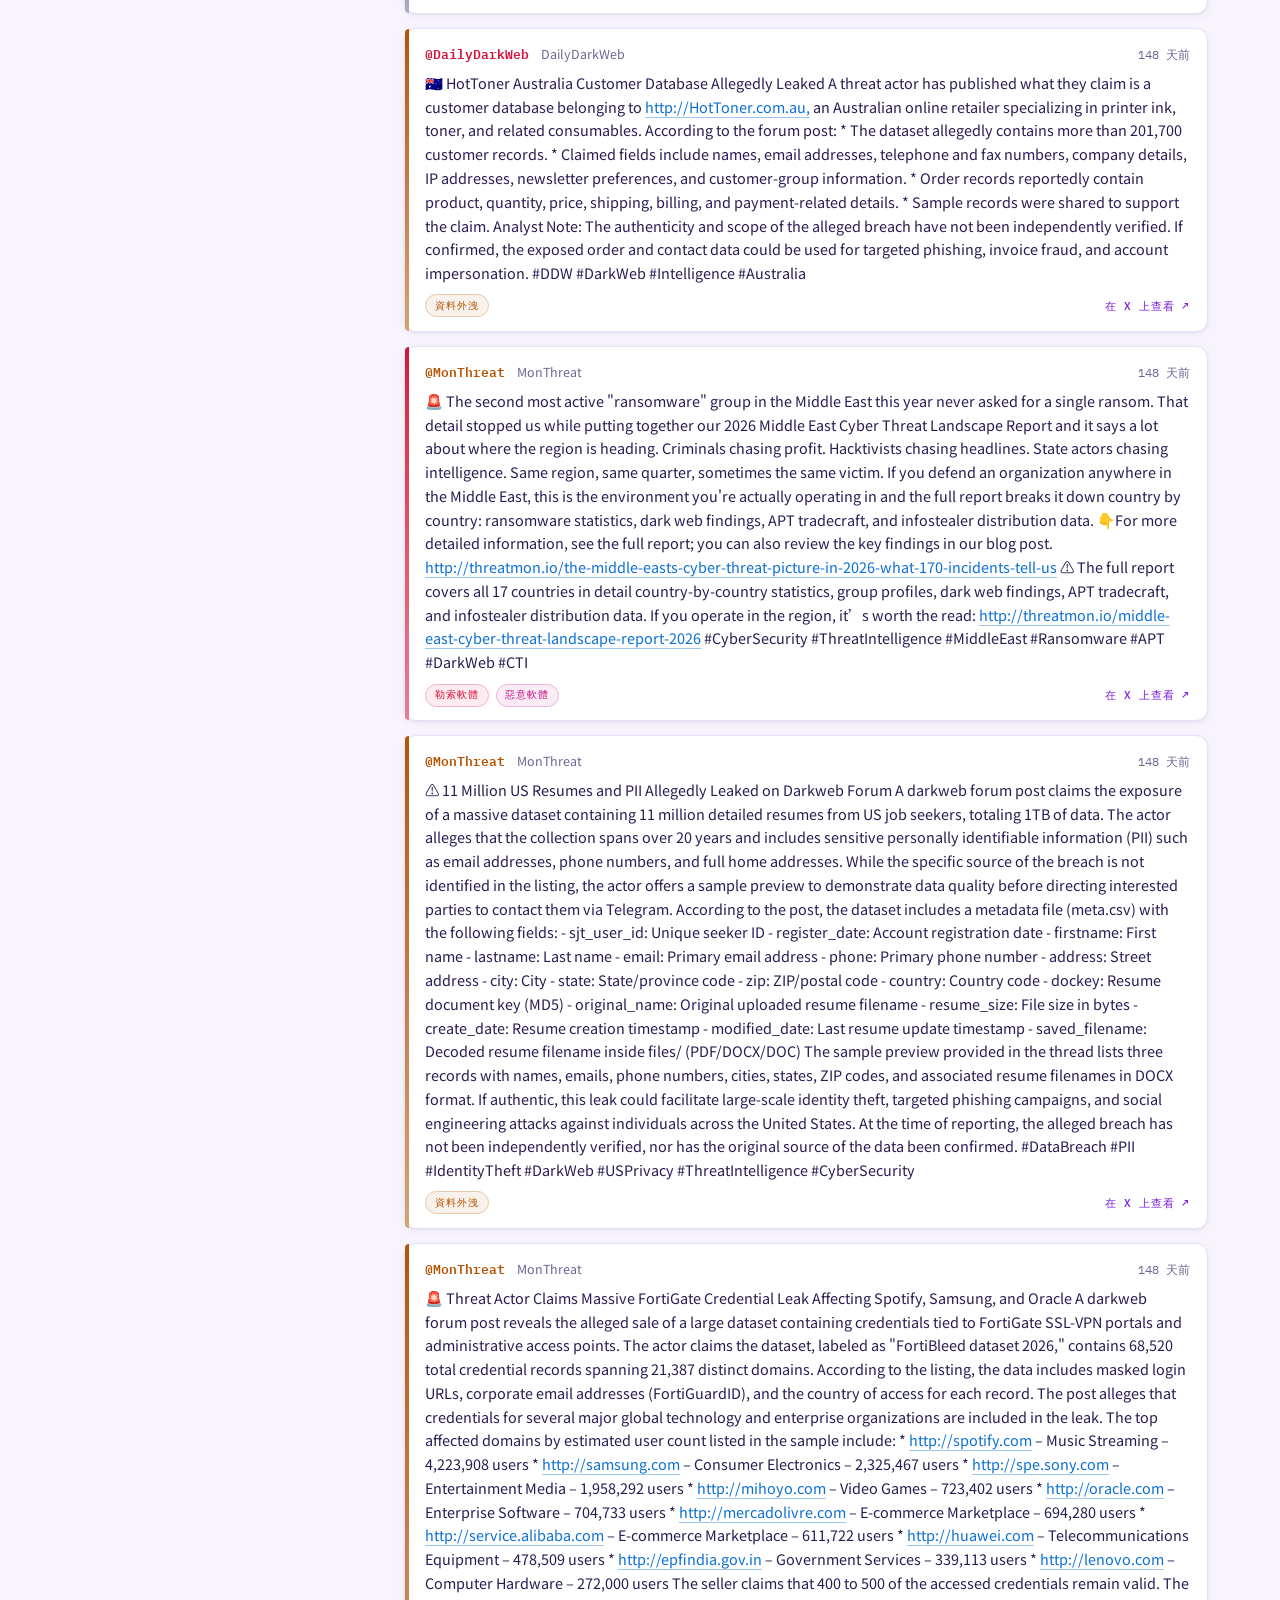
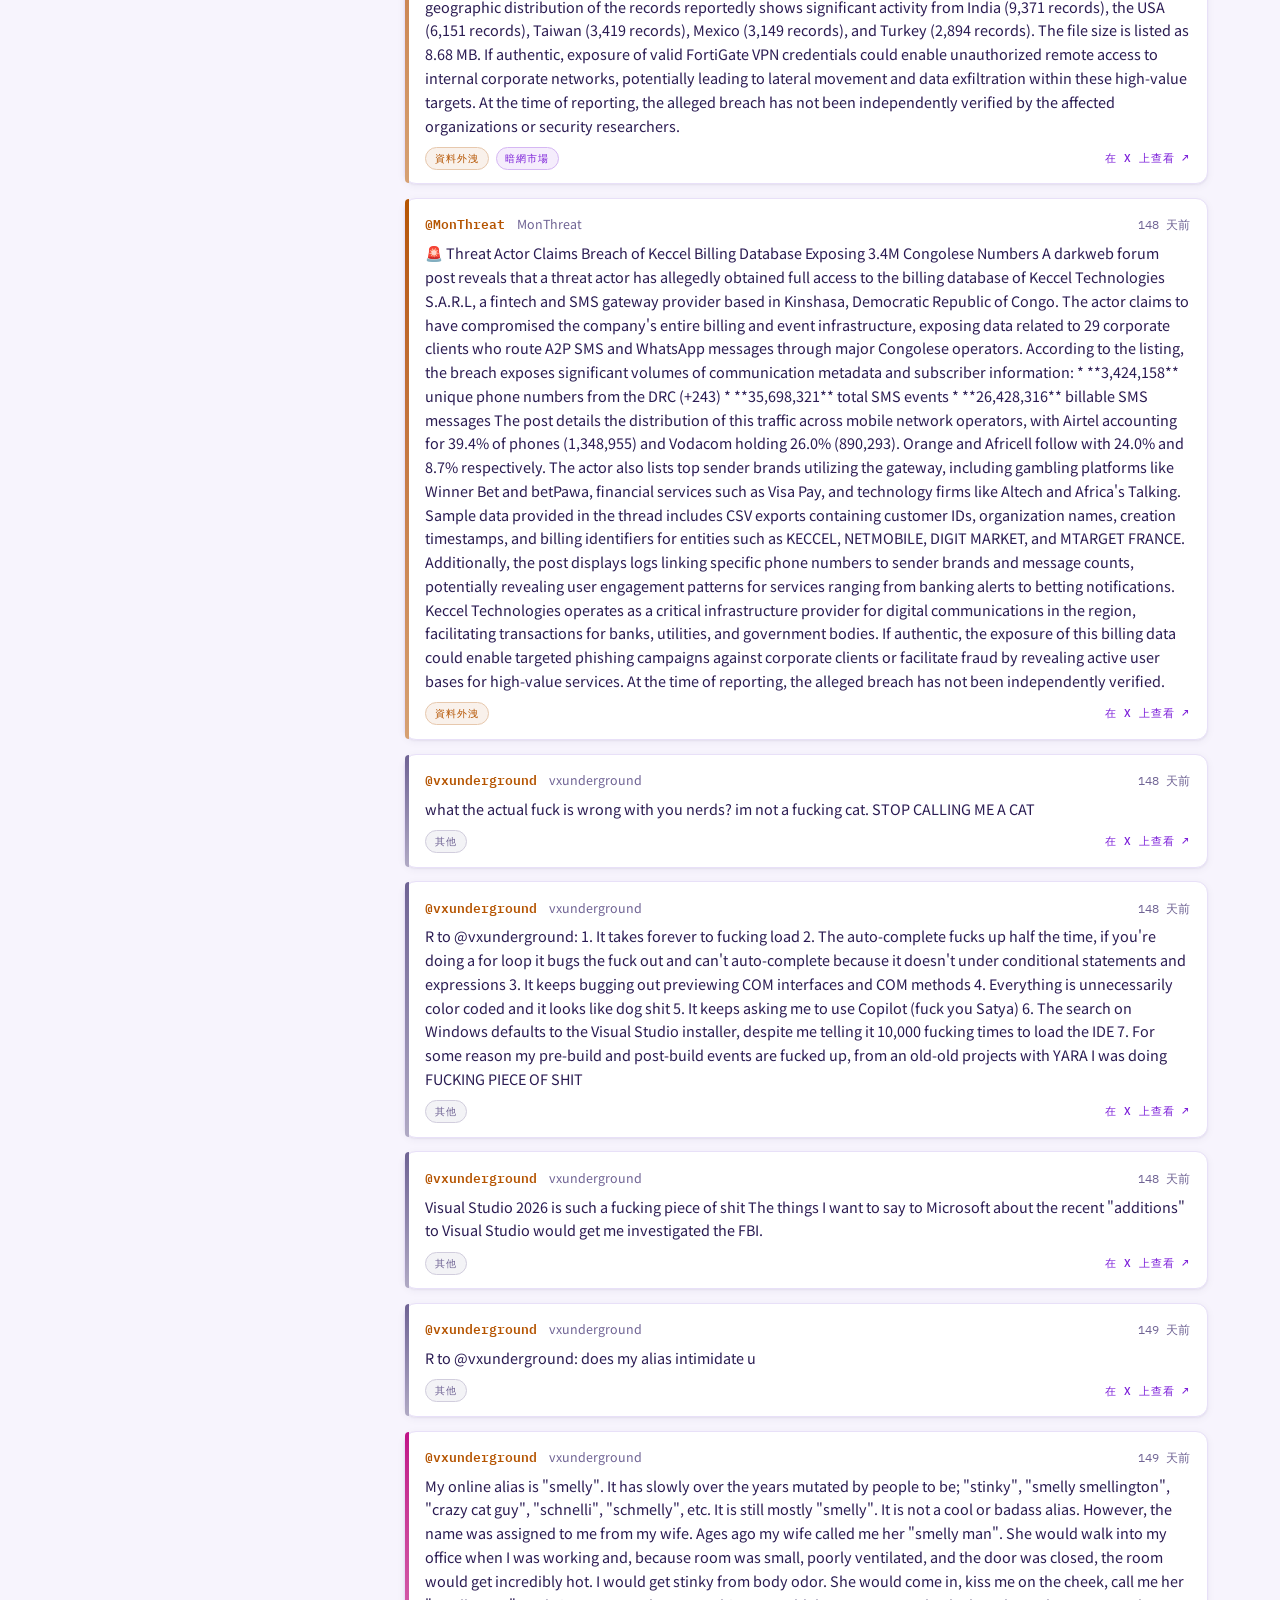
==== commit 0608a12e: "Brighten site design, add new-post counter, Mastodon fallback, off-peak cron - Redesign the site as " ====
--- a/index.html
+++ b/index.html
@@ -3,41 +3,43 @@
 <head>
 <meta charset="utf-8">
 <meta name="viewport" content="width=device-width, initial-scale=1">
-<meta name="color-scheme" content="dark">
-<meta name="description" content="Dark web threat intelligence feed aggregated from curated X (Twitter) accounts, refreshed twice daily at 05:00 and 15:00 (UTC+8). 暗網威脅情資監控,每日 05:00 / 15:00 自動更新。">
+<meta name="color-scheme" content="light">
+<meta name="description" content="Dark web threat intelligence feed aggregated from curated X (Twitter) accounts, refreshed twice daily. 暗網威脅情資監控,每日 05:00 / 15:00 自動更新。">
 <title>DARKWATCH — 暗網威脅情資監控 / Dark Web Threat Intel</title>
-<link rel="icon" href="data:image/svg+xml,%3Csvg xmlns='http://www.w3.org/2000/svg' viewBox='0 0 32 32'%3E%3Crect width='32' height='32' fill='%230a0512'/%3E%3Ccircle cx='16' cy='16' r='9' fill='none' stroke='%23ff2d55' stroke-width='3'/%3E%3Ccircle cx='16' cy='16' r='3.5' fill='%23b44dff'/%3E%3C/svg%3E">
+<link rel="icon" href="data:image/svg+xml,%3Csvg xmlns='http://www.w3.org/2000/svg' viewBox='0 0 32 32'%3E%3Crect width='32' height='32' rx='7' fill='%23ffffff'/%3E%3Ccircle cx='16' cy='16' r='9' fill='none' stroke='%23d6113a' stroke-width='3'/%3E%3Ccircle cx='16' cy='16' r='3.5' fill='%237c1fd9'/%3E%3C/svg%3E">
 <link rel="preconnect" href="https://fonts.googleapis.com">
 <link rel="preconnect" href="https://fonts.gstatic.com" crossorigin>
 <link href="https://fonts.googleapis.com/css2?family=Chakra+Petch:wght@500;600;700&family=IBM+Plex+Mono:wght@400;500;600&family=Noto+Sans+TC:wght@400;500;700&display=swap" rel="stylesheet">
 <style>
   :root{
-    --bg:#0a0512;
-    --bg2:#110823;
-    --panel:#150c27;
-    --panel2:#1d1136;
-    --line:#2e1a52;
-    --line2:#452a7c;
-    --text:#f1eafd;
-    --muted:#a495ce;
-    --red:#ff2d55;
-    --orange:#ff8a1e;
-    --purple:#b44dff;
-    --blue:#33a6ff;
-    --magenta:#ff4dd8;
+    --ink:#2a1b52;
+    --muted:#6f6394;
+    --bg:#f7f4fd;
+    --surface:#ffffff;
+    --line:#e8e0f8;
+    --line2:#d5c6f2;
+    --red:#d6113a;
+    --orange:#b55400;
+    --purple:#7c1fd9;
+    --blue:#0b6fd4;
+    --magenta:#c01288;
+    --shadow-sm:0 1px 2px rgba(42,27,82,.06),0 2px 8px rgba(42,27,82,.05);
+    --shadow-md:0 2px 4px rgba(42,27,82,.06),0 12px 28px -14px rgba(124,31,217,.28);
     --display:'Chakra Petch','Noto Sans TC',system-ui,sans-serif;
     --body:'Noto Sans TC',system-ui,-apple-system,'PingFang TC','Microsoft JhengHei',sans-serif;
     --mono:'IBM Plex Mono',ui-monospace,'SFMono-Regular',Menlo,Consolas,monospace;
   }
   *{box-sizing:border-box}
-  html{color-scheme:dark}
+  [hidden]{display:none!important}
+  html{color-scheme:light}
   body{
     margin:0;
     background:
-      radial-gradient(1200px 500px at 80% -10%, rgba(180,77,255,.14), transparent 60%),
-      radial-gradient(900px 420px at 0% 0%, rgba(255,45,85,.10), transparent 55%),
-      linear-gradient(var(--bg2), var(--bg) 340px);
-    color:var(--text);
+      radial-gradient(900px 420px at 85% -6%, rgba(124,31,217,.13), transparent 62%),
+      radial-gradient(760px 380px at -8% -4%, rgba(214,17,58,.10), transparent 58%),
+      radial-gradient(700px 420px at 55% 8%, rgba(11,111,212,.07), transparent 60%),
+      linear-gradient(#fdfcff, var(--bg) 420px);
+    color:var(--ink);
     font-family:var(--body);
     font-size:15px;
     line-height:1.65;
@@ -45,170 +47,201 @@
   }
   a{color:var(--blue)}
   button{font:inherit;cursor:pointer}
-  :focus-visible{outline:2px solid var(--orange);outline-offset:2px;border-radius:2px}
+  :focus-visible{outline:2px solid var(--purple);outline-offset:2px;border-radius:4px}
 
   /* ---------- top bar ---------- */
   .topbar{
     position:sticky;top:0;z-index:20;
     display:flex;justify-content:space-between;align-items:center;gap:1rem;
-    padding:.55rem 1.25rem;
-    background:rgba(10,5,18,.88);
-    backdrop-filter:blur(8px);
+    padding:.6rem 1.4rem;
+    background:rgba(255,255,255,.82);
+    backdrop-filter:blur(10px);
     border-bottom:1px solid var(--line);
   }
   .brand{
-    font-family:var(--display);font-weight:700;font-size:1.05rem;letter-spacing:.22em;
-    color:var(--text);white-space:nowrap;
+    font-family:var(--display);font-weight:700;font-size:1.02rem;letter-spacing:.22em;
+    color:var(--ink);white-space:nowrap;
   }
   .brand .slash{color:var(--red)}
   .brand .cursor{color:var(--orange);animation:blink 1.1s steps(1) infinite}
   @keyframes blink{50%{opacity:0}}
   .topbar-right{display:flex;align-items:center;gap:.9rem;min-width:0}
-  .clock{font-family:var(--mono);font-size:.78rem;color:var(--muted);letter-spacing:.05em;white-space:nowrap}
-  .lang-switch{display:flex;border:1px solid var(--line2);border-radius:3px;overflow:hidden}
+  .clock{font-family:var(--mono);font-size:.76rem;color:var(--muted);letter-spacing:.05em;white-space:nowrap}
+  .lang-switch{display:flex;border:1px solid var(--line2);border-radius:999px;overflow:hidden;background:var(--surface)}
   .lang-switch button{
     background:transparent;border:0;color:var(--muted);
-    font-family:var(--mono);font-size:.78rem;padding:.3rem .7rem;letter-spacing:.08em;
-  }
-  .lang-switch button[aria-pressed="true"]{background:var(--purple);color:#12061f;font-weight:600}
+    font-family:var(--mono);font-size:.76rem;padding:.32rem .85rem;letter-spacing:.08em;
+  }
+  .lang-switch button[aria-pressed="true"]{background:var(--purple);color:#fff;font-weight:600}
 
   /* ---------- hero ---------- */
-  .hero{max-width:1180px;margin:0 auto;padding:2.6rem 1.25rem 1.2rem}
+  .hero{max-width:1180px;margin:0 auto;padding:3rem 1.4rem 1.4rem}
   .eyebrow{
-    font-family:var(--mono);font-size:.72rem;letter-spacing:.32em;text-transform:uppercase;
-    color:var(--orange);margin:0 0 .6rem;
+    font-family:var(--mono);font-size:.72rem;letter-spacing:.3em;text-transform:uppercase;
+    color:var(--magenta);margin:0 0 .7rem;
   }
   .hero h1{
     font-family:var(--display);font-weight:700;
-    font-size:clamp(1.7rem,4.2vw,2.9rem);line-height:1.12;
-    margin:0 0 .55rem;letter-spacing:.02em;text-wrap:balance;
-  }
-  .hero h1 .hl-red{color:var(--red);text-shadow:0 0 22px rgba(255,45,85,.55)}
-  .hero h1 .hl-purple{color:var(--purple);text-shadow:0 0 22px rgba(180,77,255,.55)}
-  .tagline{color:var(--muted);max-width:62ch;margin:0 0 1.1rem}
-  .meta-row{display:flex;flex-wrap:wrap;gap:.5rem;align-items:center}
+    font-size:clamp(1.8rem,4.4vw,3.1rem);line-height:1.12;
+    margin:0 0 .6rem;letter-spacing:.01em;text-wrap:balance;
+  }
+  .hero h1 .hl-a{
+    background:linear-gradient(92deg,var(--red),var(--magenta));
+    -webkit-background-clip:text;background-clip:text;color:transparent;
+  }
+  .hero h1 .hl-b{
+    background:linear-gradient(92deg,var(--purple),var(--blue));
+    -webkit-background-clip:text;background-clip:text;color:transparent;
+  }
+  .tagline{color:var(--muted);max-width:62ch;margin:0 0 1.25rem}
+  .meta-row{display:flex;flex-wrap:wrap;gap:.55rem;align-items:center}
   .meta-pill{
-    font-family:var(--mono);font-size:.72rem;letter-spacing:.04em;
-    padding:.28rem .65rem;border-radius:3px;border:1px solid;
-    display:inline-flex;gap:.45ch;align-items:baseline;
+    font-family:var(--mono);font-size:.73rem;letter-spacing:.03em;
+    padding:.34rem .75rem;border-radius:999px;border:1px solid;
+    display:inline-flex;gap:.5ch;align-items:baseline;
+    background:var(--surface);box-shadow:var(--shadow-sm);
     font-variant-numeric:tabular-nums;
   }
   .meta-pill b{font-weight:600}
-  .pill-red{color:var(--red);border-color:rgba(255,45,85,.5);background:rgba(255,45,85,.08)}
-  .pill-orange{color:var(--orange);border-color:rgba(255,138,30,.5);background:rgba(255,138,30,.08)}
-  .pill-blue{color:var(--blue);border-color:rgba(51,166,255,.5);background:rgba(51,166,255,.08)}
-  .pill-purple{color:var(--purple);border-color:rgba(180,77,255,.5);background:rgba(180,77,255,.08)}
+  .pill-red{color:var(--red);border-color:color-mix(in srgb,var(--red) 30%,white)}
+  .pill-orange{color:var(--orange);border-color:color-mix(in srgb,var(--orange) 30%,white)}
+  .pill-blue{color:var(--blue);border-color:color-mix(in srgb,var(--blue) 30%,white)}
+  .pill-purple{color:var(--purple);border-color:color-mix(in srgb,var(--purple) 30%,white)}
+  .pill-magenta{color:var(--magenta);border-color:color-mix(in srgb,var(--magenta) 30%,white)}
   .sample-banner{
-    margin-top:1rem;padding:.65rem .9rem;border-radius:3px;
-    border:1px dashed rgba(255,138,30,.65);background:rgba(255,138,30,.07);
-    color:var(--orange);font-size:.83rem;
+    margin-top:1.1rem;padding:.7rem 1rem;border-radius:10px;
+    border:1px dashed color-mix(in srgb,var(--orange) 55%,white);
+    background:color-mix(in srgb,var(--orange) 7%,white);
+    color:var(--orange);font-size:.84rem;
   }
 
   /* ---------- controls ---------- */
-  .controls{max-width:1180px;margin:0 auto;padding:.4rem 1.25rem 1.2rem;display:grid;gap:.7rem}
+  .controls{max-width:1180px;margin:0 auto;padding:.5rem 1.4rem 1.3rem;display:grid;gap:.75rem}
   .search{
-    width:100%;max-width:520px;
-    background:var(--panel);border:1px solid var(--line2);border-radius:3px;
-    color:var(--text);font-family:var(--mono);font-size:.86rem;
-    padding:.55rem .8rem;
+    width:100%;max-width:540px;
+    background:var(--surface);border:1px solid var(--line2);border-radius:999px;
+    color:var(--ink);font-family:var(--mono);font-size:.86rem;
+    padding:.6rem 1.1rem;box-shadow:var(--shadow-sm);
   }
   .search::placeholder{color:var(--muted)}
+  .search:focus{border-color:var(--purple);outline:none;box-shadow:0 0 0 3px color-mix(in srgb,var(--purple) 15%,transparent)}
   .chip-row{display:flex;flex-wrap:wrap;gap:.45rem;align-items:center}
-  .chip-label{font-family:var(--mono);font-size:.7rem;letter-spacing:.18em;text-transform:uppercase;color:var(--muted);margin-right:.2rem}
+  .chip-label{font-family:var(--mono);font-size:.68rem;letter-spacing:.2em;text-transform:uppercase;color:var(--muted);margin-right:.25rem}
   .chip{
-    background:var(--panel);border:1px solid var(--line);border-radius:999px;
-    color:var(--muted);font-family:var(--mono);font-size:.76rem;
-    padding:.26rem .75rem;letter-spacing:.03em;
-    display:inline-flex;gap:.5ch;align-items:baseline;
-    transition:border-color .15s,color .15s,background .15s;
-  }
-  .chip .n{font-variant-numeric:tabular-nums;opacity:.75}
-  .chip:hover{border-color:var(--line2);color:var(--text)}
-  .chip[aria-pressed="true"]{color:#100621;font-weight:600}
-  .chip[aria-pressed="true"] .n{opacity:.85}
-  .chip-red[aria-pressed="true"]{background:var(--red);border-color:var(--red)}
-  .chip-orange[aria-pressed="true"]{background:var(--orange);border-color:var(--orange)}
-  .chip-purple[aria-pressed="true"]{background:var(--purple);border-color:var(--purple)}
-  .chip-blue[aria-pressed="true"]{background:var(--blue);border-color:var(--blue)}
-  .chip-magenta[aria-pressed="true"]{background:var(--magenta);border-color:var(--magenta)}
-  .chip-plain[aria-pressed="true"]{background:var(--text);border-color:var(--text)}
+    background:var(--surface);border:1px solid var(--line);border-radius:999px;
+    color:#584a85;font-family:var(--mono);font-size:.76rem;
+    padding:.3rem .8rem;letter-spacing:.02em;
+    display:inline-flex;gap:.55ch;align-items:baseline;
+    box-shadow:var(--shadow-sm);
+    transition:border-color .15s,color .15s,background .15s,transform .15s;
+  }
+  .chip .n{font-variant-numeric:tabular-nums;opacity:.7}
+  .chip:hover{border-color:var(--line2);color:var(--ink);transform:translateY(-1px)}
+  .chip[aria-pressed="true"]{color:#fff;font-weight:600;border-color:transparent}
+  .chip[aria-pressed="true"] .n{opacity:.9}
+  .chip-red[aria-pressed="true"]{background:var(--red)}
+  .chip-orange[aria-pressed="true"]{background:var(--orange)}
+  .chip-purple[aria-pressed="true"]{background:var(--purple)}
+  .chip-blue[aria-pressed="true"]{background:var(--blue)}
+  .chip-magenta[aria-pressed="true"]{background:var(--magenta)}
+  .chip-plain[aria-pressed="true"]{background:var(--ink)}
 
   /* ---------- layout ---------- */
   .layout{
-    max-width:1180px;margin:0 auto;padding:0 1.25rem 3rem;
-    display:grid;grid-template-columns:300px minmax(0,1fr);gap:1.4rem;align-items:start;
+    max-width:1180px;margin:0 auto;padding:0 1.4rem 3rem;
+    display:grid;grid-template-columns:308px minmax(0,1fr);gap:1.5rem;align-items:start;
   }
   .side-title,.feed-title{
     font-family:var(--mono);font-size:.7rem;letter-spacing:.24em;text-transform:uppercase;
-    color:var(--muted);margin:0 0 .7rem;
-  }
-  .side-title em{color:var(--blue);font-style:normal}
+    color:var(--muted);margin:0 0 .75rem;
+  }
+  .side-title em{color:var(--purple);font-style:normal}
 
   .account{
     width:100%;text-align:left;
-    background:var(--panel);border:1px solid var(--line);border-radius:4px;
-    padding:.7rem .85rem;margin-bottom:.55rem;color:var(--text);
+    background:var(--surface);border:1px solid var(--line);border-radius:12px;
+    padding:.75rem .9rem;margin-bottom:.6rem;color:var(--ink);
+    box-shadow:var(--shadow-sm);
     transition:border-color .15s,transform .15s,box-shadow .15s;
     display:block;
   }
-  .account:hover{border-color:var(--line2);transform:translateX(2px)}
-  .account[aria-pressed="true"]{border-color:var(--acc);box-shadow:0 0 0 1px var(--acc),0 0 18px -6px var(--acc)}
-  .account .handle{font-family:var(--mono);font-size:.84rem;font-weight:600;color:var(--acc)}
+  .account:hover{border-color:var(--line2);transform:translateY(-2px);box-shadow:var(--shadow-md)}
+  .account[aria-pressed="true"]{
+    border-color:var(--acc);
+    box-shadow:0 0 0 1px var(--acc),0 10px 24px -12px color-mix(in srgb,var(--acc) 55%,transparent);
+  }
+  .acc-head{display:flex;align-items:center;gap:.6rem}
+  .ava{
+    flex:none;width:34px;height:34px;border-radius:50%;
+    display:grid;place-items:center;
+    font-family:var(--display);font-weight:700;font-size:1rem;
+    color:#fff;background:linear-gradient(135deg,var(--acc),color-mix(in srgb,var(--acc) 60%,var(--magenta)));
+    box-shadow:0 3px 8px -2px color-mix(in srgb,var(--acc) 60%,transparent);
+  }
+  .account .handle{font-family:var(--mono);font-size:.83rem;font-weight:600;color:var(--acc)}
   .account .cat{
-    float:right;font-family:var(--mono);font-size:.62rem;letter-spacing:.12em;text-transform:uppercase;
-    color:var(--acc);border:1px solid var(--acc);border-radius:2px;padding:.05rem .35rem;opacity:.9;
-  }
-  .account .desc{font-size:.78rem;color:var(--muted);margin-top:.25rem;line-height:1.5}
-  .account .count{font-family:var(--mono);font-size:.7rem;color:var(--muted);margin-top:.3rem;font-variant-numeric:tabular-nums}
+    margin-left:auto;font-family:var(--mono);font-size:.6rem;letter-spacing:.12em;text-transform:uppercase;
+    color:var(--acc);background:color-mix(in srgb,var(--acc) 9%,white);
+    border:1px solid color-mix(in srgb,var(--acc) 30%,white);
+    border-radius:999px;padding:.1rem .5rem;
+  }
+  .account .desc{font-size:.78rem;color:var(--muted);margin-top:.45rem;line-height:1.55}
+  .account .count{font-family:var(--mono);font-size:.7rem;color:var(--muted);margin-top:.35rem;font-variant-numeric:tabular-nums}
 
   /* ---------- feed cards ---------- */
-  .feed{display:grid;gap:.8rem}
+  .feed{display:grid;gap:.85rem}
   .card{
     position:relative;
-    background:var(--panel);border:1px solid var(--line);border-radius:4px;
-    padding:.85rem 1rem .8rem 1.15rem;
-    transition:border-color .15s,box-shadow .15s;
+    background:var(--surface);border:1px solid var(--line);border-radius:12px;
+    padding:.9rem 1.05rem .85rem 1.25rem;
+    box-shadow:var(--shadow-sm);
+    transition:border-color .15s,box-shadow .15s,transform .15s;
   }
   .card::before{
-    content:"";position:absolute;left:0;top:0;bottom:0;width:3px;
-    background:var(--tagc);border-radius:4px 0 0 4px;
-    box-shadow:0 0 14px -2px var(--tagc);
-  }
-  .card:hover{border-color:var(--line2);box-shadow:0 0 24px -12px var(--tagc)}
+    content:"";position:absolute;left:0;top:0;bottom:0;width:4px;
+    background:linear-gradient(180deg,var(--tagc),color-mix(in srgb,var(--tagc) 55%,white));
+    border-radius:12px 0 0 12px;
+  }
+  .card:hover{
+    border-color:color-mix(in srgb,var(--tagc) 35%,white);
+    transform:translateY(-2px);
+    box-shadow:0 2px 4px rgba(42,27,82,.06),0 14px 30px -14px color-mix(in srgb,var(--tagc) 50%,transparent);
+  }
   .card-head{display:flex;flex-wrap:wrap;gap:.3rem .7rem;align-items:baseline;margin-bottom:.35rem}
   .card-head .handle{font-family:var(--mono);font-size:.84rem;font-weight:600;color:var(--acc);text-decoration:none}
   .card-head .handle:hover{text-decoration:underline}
   .card-head .name{font-size:.78rem;color:var(--muted)}
   .card-head time{margin-left:auto;font-family:var(--mono);font-size:.72rem;color:var(--muted);white-space:nowrap;font-variant-numeric:tabular-nums}
-  .card-text{margin:0 0 .55rem;font-size:.9rem;overflow-wrap:anywhere}
-  .card-text a{color:var(--blue);text-decoration:none;border-bottom:1px solid rgba(51,166,255,.4)}
+  .card-text{margin:0 0 .6rem;font-size:.9rem;overflow-wrap:anywhere}
+  .card-text a{color:var(--blue);text-decoration:none;border-bottom:1px solid color-mix(in srgb,var(--blue) 40%,white)}
   .card-foot{display:flex;flex-wrap:wrap;gap:.4rem;align-items:center}
   .tag{
-    font-family:var(--mono);font-size:.66rem;letter-spacing:.1em;text-transform:uppercase;
-    color:var(--tc);border:1px solid var(--tc);border-radius:2px;
-    padding:.08rem .42rem;background:color-mix(in srgb,var(--tc) 10%,transparent);
+    font-family:var(--mono);font-size:.65rem;letter-spacing:.1em;text-transform:uppercase;
+    color:var(--tc);border:1px solid color-mix(in srgb,var(--tc) 32%,white);border-radius:999px;
+    padding:.12rem .55rem;background:color-mix(in srgb,var(--tc) 8%,white);
   }
   .open-link{
-    margin-left:auto;font-family:var(--mono);font-size:.7rem;letter-spacing:.08em;
-    color:var(--orange);text-decoration:none;
+    margin-left:auto;font-family:var(--mono);font-size:.71rem;letter-spacing:.06em;
+    color:var(--purple);text-decoration:none;font-weight:500;
   }
   .open-link:hover{text-decoration:underline}
   .empty{
-    border:1px dashed var(--line2);border-radius:4px;padding:2.2rem 1rem;
+    border:1px dashed var(--line2);border-radius:12px;padding:2.4rem 1rem;
+    background:var(--surface);
     text-align:center;color:var(--muted);font-family:var(--mono);font-size:.85rem;
   }
 
   footer{
     border-top:1px solid var(--line);
-    padding:1.4rem 1.25rem 2.2rem;
+    padding:1.5rem 1.4rem 2.4rem;
     max-width:1180px;margin:0 auto;
     color:var(--muted);font-size:.8rem;
   }
-  footer .foot-line{font-family:var(--mono);font-size:.72rem;letter-spacing:.06em}
+  footer .foot-line{font-family:var(--mono);font-size:.72rem;letter-spacing:.05em}
   footer .foot-line .dot-red{color:var(--red)}
   footer .foot-line .dot-blue{color:var(--blue)}
 
-  @media (max-width:860px){
+  @media (max-width:880px){
     .layout{grid-template-columns:1fr}
     .sidebar{order:2}
     .card-head time{margin-left:0;width:100%}
@@ -237,6 +270,7 @@
   <p class="tagline" data-i18n="tagline"></p>
   <div class="meta-row">
     <span class="meta-pill pill-orange"><b data-i18n="updated"></b><span id="updated-at">—</span></span>
+    <span class="meta-pill pill-magenta" id="new-count-pill" hidden><b>+<span id="new-count">0</span></b><span data-i18n="newPosts"></span></span>
     <span class="meta-pill pill-blue"><b data-i18n="source"></b><span id="source">—</span></span>
     <span class="meta-pill pill-purple" data-i18n="cadence"></span>
     <span class="meta-pill pill-red"><b id="post-count">0</b><span data-i18n="postsUnit"></span></span>
@@ -355,10 +389,10 @@
 const I18N = {
   zh: {
     eyebrow: "DARK WEB · THREAT INTELLIGENCE · 每日 05:00 / 15:00 更新",
-    titleHtml: '暗網<span class="hl-red">威脅情資</span>即時<span class="hl-purple">監控台</span>',
+    titleHtml: '暗網<span class="hl-a">威脅情資</span>即時<span class="hl-b">監控台</span>',
     tagline: "彙整 9 個精選 X(Twitter)資安情資帳號:暗網資料外洩、勒索軟體、地下市場與惡意軟體動態,每日 05:00 與 15:00(UTC+8)自動抓取更新。",
     updated: "最後更新", source: "資料來源", cadence: "每日 05:00 / 15:00 自動抓取",
-    postsUnit: "則情資",
+    postsUnit: "則情資", newPosts: "本次新增",
     sampleNotice: "目前顯示為示範資料 — 首次排程抓取完成後,將自動替換為各帳號的即時貼文。",
     searchPlaceholder: "搜尋關鍵字、帳號、CVE…",
     catLabel: "分類", tagLabel: "主題",
@@ -367,6 +401,7 @@
     accounts: "追蹤帳號", feedTitle: "即時情資流",
     postsCount: n => `${n} 則`,
     openOnX: "在 X 上查看 ↗",
+    openSource: "查看原文 ↗",
     empty: "沒有符合條件的情資 — 請調整過濾條件。",
     sources: { sample: "示範資料", x_api: "X API v2", nitter: "Nitter RSS", x_api_stale: "X API(快取)", nitter_stale: "Nitter RSS(快取)" },
     ago: { now: "剛剛", m: n => `${n} 分鐘前`, h: n => `${n} 小時前`, d: n => `${n} 天前` },
@@ -376,10 +411,10 @@
   },
   en: {
     eyebrow: "DARK WEB · THREAT INTELLIGENCE · REFRESHED DAILY AT 05:00 & 15:00",
-    titleHtml: 'Dark Web <span class="hl-red">Threat Intel</span>, <span class="hl-purple">Live Console</span>',
+    titleHtml: 'Dark Web <span class="hl-a">Threat Intel</span>, <span class="hl-b">Live Console</span>',
     tagline: "Aggregates 9 curated X (Twitter) accounts: dark web data leaks, ransomware, underground markets and malware activity — automatically fetched twice daily at 05:00 & 15:00 (UTC+8).",
     updated: "Updated", source: "Source", cadence: "Auto-fetch 05:00 & 15:00",
-    postsUnit: "posts",
+    postsUnit: "posts", newPosts: "new this update",
     sampleNotice: "Showing sample data — it will be replaced with live posts after the first scheduled fetch completes.",
     searchPlaceholder: "Search keywords, accounts, CVEs…",
     catLabel: "Category", tagLabel: "Topic",
@@ -388,6 +423,7 @@
     accounts: "Tracked accounts", feedTitle: "Live intel feed",
     postsCount: n => `${n} posts`,
     openOnX: "Open on X ↗",
+    openSource: "View original ↗",
     empty: "No intel matches the current filters — try adjusting them.",
     sources: { sample: "Sample data", x_api: "X API v2", nitter: "Nitter RSS", x_api_stale: "X API (cached)", nitter_stale: "Nitter RSS (cached)" },
     ago: { now: "just now", m: n => `${n}m ago`, h: n => `${n}h ago`, d: n => `${n}d ago` },
@@ -397,7 +433,7 @@
   }
 };
 
-/* ================= seed data (replaced by data/feed.json at runtime) ================= */
+/* ===== seed data start (replaced by data/feed.json at runtime) ===== */
 const SEED = {
   generated_at: "2026-07-11T00:00:00Z",
   source: "sample",
@@ -431,6 +467,7 @@
       url: "https://x.com/MonThreat", created_at: "2026-07-10T11:15:00Z", tags: ["other"] }
   ]
 };
+/* ===== seed data end ===== */
 
 /* ================= state ================= */
 function readPref() {
@@ -539,8 +576,11 @@
     const color = CATEGORIES[meta.category].color;
     html += `<button class="account" data-account="${handle}" style="--acc:${color}"` +
       ` aria-pressed="${state.account === handle}">` +
-      `<span class="cat">${escapeHtml(catNames[meta.category])}</span>` +
-      `<span class="handle">@${handle}</span>` +
+      `<span class="acc-head">` +
+        `<span class="ava" aria-hidden="true">${escapeHtml(handle[0].toUpperCase())}</span>` +
+        `<span class="handle">@${handle}</span>` +
+        `<span class="cat">${escapeHtml(catNames[meta.category])}</span>` +
+      `</span>` +
       `<div class="desc">${escapeHtml(meta.desc[state.lang])}</div>` +
       `<div class="count">${escapeHtml(L.postsCount(counts[handle] || 0))}</div>` +
       `</button>`;
@@ -564,6 +604,7 @@
     const tags = (p.tags || []).map(tag =>
       `<span class="tag" style="--tc:${(TAGS[tag] || TAGS.other).color}">${escapeHtml(t().tagNames[tag] || tag)}</span>`
     ).join("");
+    const openLabel = (p.url || "").includes("x.com/") ? L.openOnX : L.openSource;
     return `<article class="card" style="--tagc:${tagColor};--acc:${accColor}">` +
       `<div class="card-head">` +
         `<a class="handle" href="https://x.com/${p.handle}" target="_blank" rel="noopener noreferrer">@${p.handle}</a>` +
@@ -572,7 +613,7 @@
       `</div>` +
       `<p class="card-text">${linkify(escapeHtml(p.text || ""))}</p>` +
       `<div class="card-foot">${tags}` +
-        `<a class="open-link" href="${escapeHtml(p.url || "#")}" target="_blank" rel="noopener noreferrer">${escapeHtml(L.openOnX)}</a>` +
+        `<a class="open-link" href="${escapeHtml(p.url || "#")}" target="_blank" rel="noopener noreferrer">${escapeHtml(openLabel)}</a>` +
       `</div></article>`;
   }).join("");
 }
@@ -583,6 +624,9 @@
   $("updated-at").textContent = fmtUtc(d.generated_at);
   $("source").textContent = L.sources[d.source] || d.source || "—";
   $("post-count").textContent = (d.posts || []).length;
+  const hasNew = typeof d.new_count === "number";
+  $("new-count-pill").hidden = !hasNew;
+  if (hasNew) $("new-count").textContent = d.new_count;
   $("sample-banner").hidden = d.source !== "sample";
 }
 
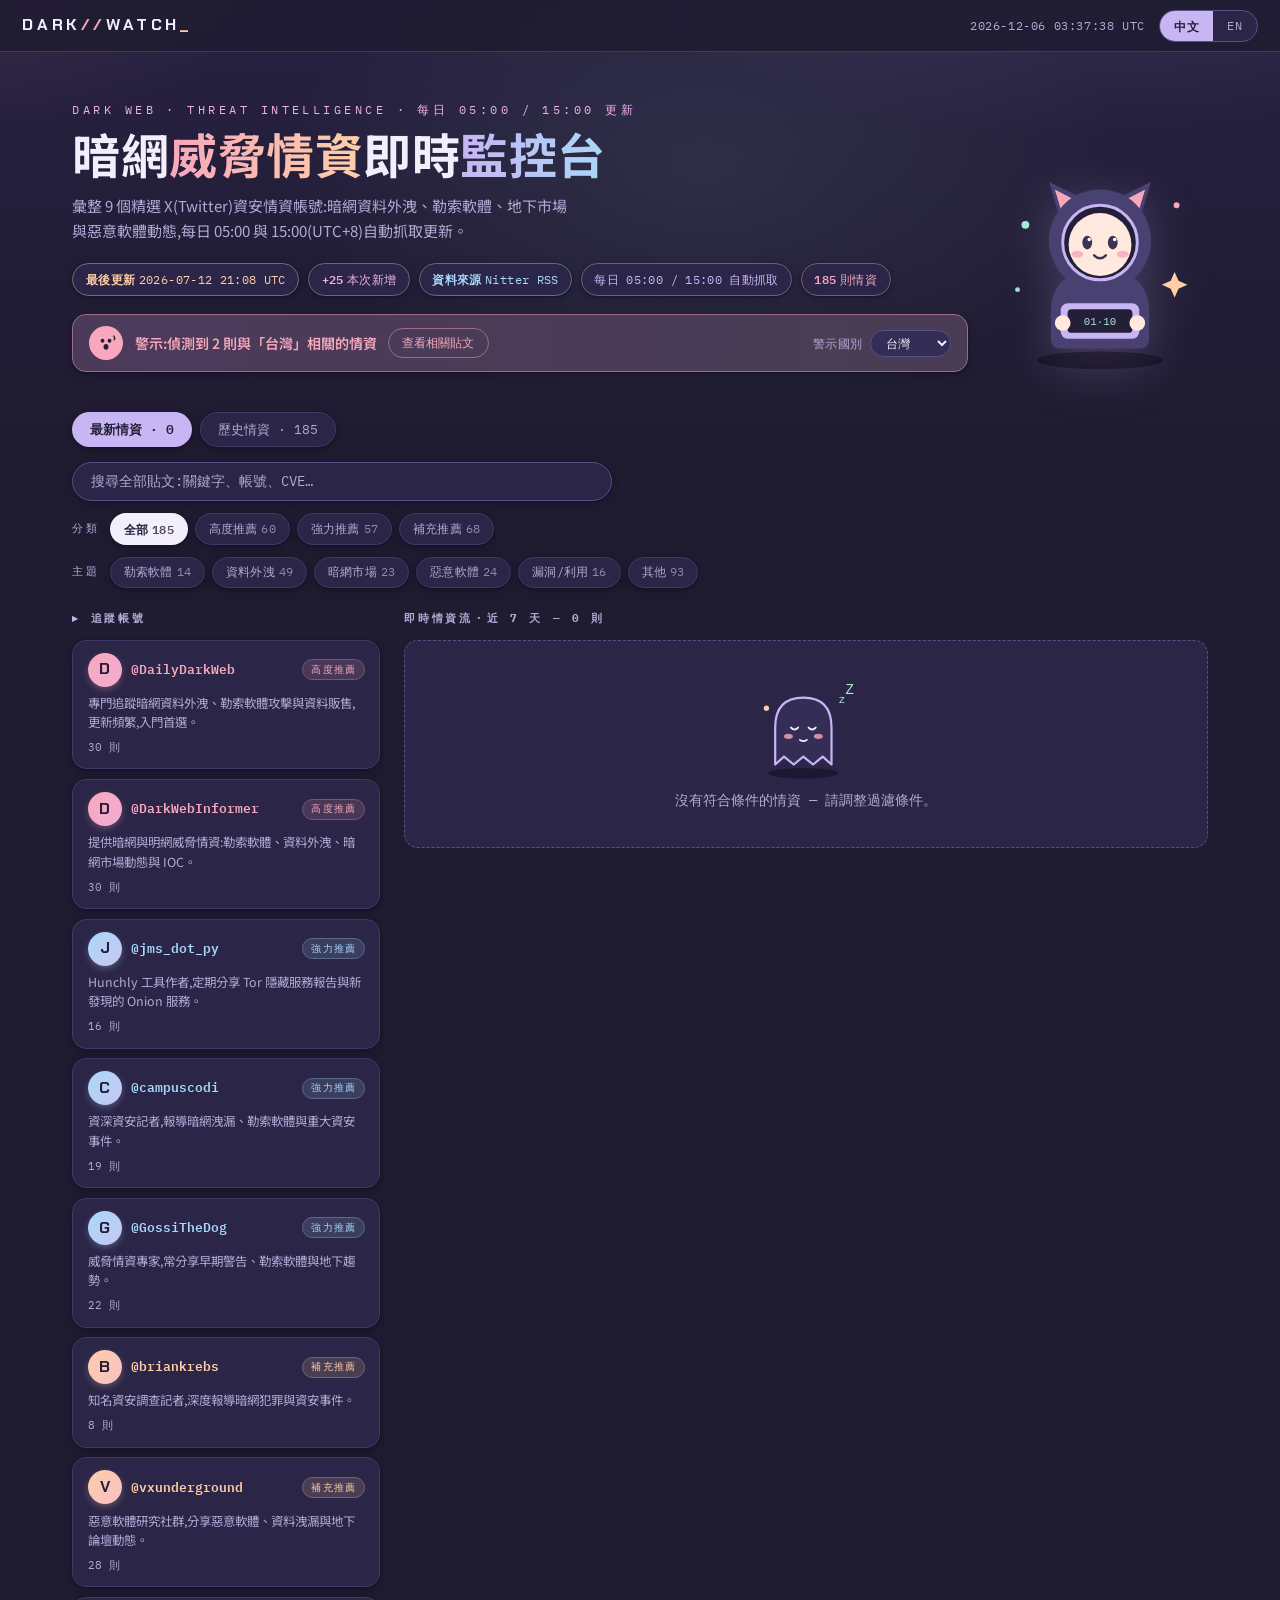
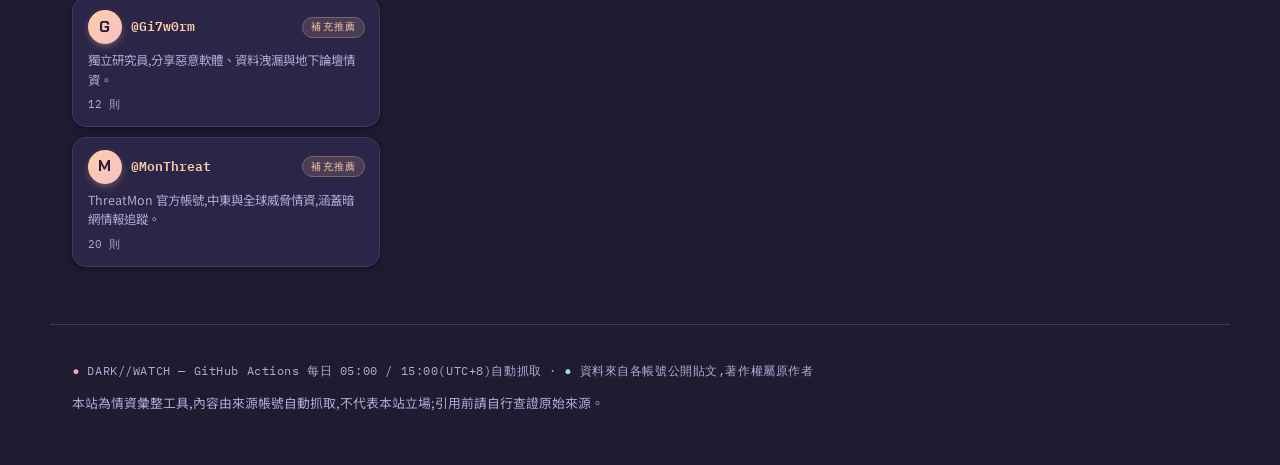
==== commit 84d56d9c: "Retheme to dark macaron palette with comic mascot illustrations - Dark violet canvas with soft paste" ====
--- a/index.html
+++ b/index.html
@@ -3,258 +3,19 @@
 <head>
 <meta charset="utf-8">
 <meta name="viewport" content="width=device-width, initial-scale=1">
-<meta name="color-scheme" content="light">
+<meta name="color-scheme" content="dark">
 <meta name="description" content="Dark web threat intelligence feed aggregated from curated X (Twitter) accounts, refreshed twice daily. 暗網威脅情資監控,每日 05:00 / 15:00 自動更新。">
 <title>DARKWATCH — 暗網威脅情資監控 / Dark Web Threat Intel</title>
-<link rel="icon" href="data:image/svg+xml,%3Csvg xmlns='http://www.w3.org/2000/svg' viewBox='0 0 32 32'%3E%3Crect width='32' height='32' rx='7' fill='%23ffffff'/%3E%3Ccircle cx='16' cy='16' r='9' fill='none' stroke='%23d6113a' stroke-width='3'/%3E%3Ccircle cx='16' cy='16' r='3.5' fill='%237c1fd9'/%3E%3C/svg%3E">
+<link rel="icon" href="data:image/svg+xml,%3Csvg xmlns='http://www.w3.org/2000/svg' viewBox='0 0 32 32'%3E%3Crect width='32' height='32' rx='7' fill='%231f1b30'/%3E%3Ccircle cx='16' cy='16' r='9' fill='none' stroke='%23f7a8bc' stroke-width='3'/%3E%3Ccircle cx='16' cy='16' r='3.5' fill='%23c8b5f4'/%3E%3C/svg%3E">
 <link rel="preconnect" href="https://fonts.googleapis.com">
 <link rel="preconnect" href="https://fonts.gstatic.com" crossorigin>
 <link href="https://fonts.googleapis.com/css2?family=Chakra+Petch:wght@500;600;700&family=IBM+Plex+Mono:wght@400;500;600&family=Noto+Sans+TC:wght@400;500;700&display=swap" rel="stylesheet">
-<style>
-  :root{
-    --ink:#2a1b52;
-    --muted:#6f6394;
-    --bg:#f7f4fd;
-    --surface:#ffffff;
-    --line:#e8e0f8;
-    --line2:#d5c6f2;
-    --red:#d6113a;
-    --orange:#b55400;
-    --purple:#7c1fd9;
-    --blue:#0b6fd4;
-    --magenta:#c01288;
-    --shadow-sm:0 1px 2px rgba(42,27,82,.06),0 2px 8px rgba(42,27,82,.05);
-    --shadow-md:0 2px 4px rgba(42,27,82,.06),0 12px 28px -14px rgba(124,31,217,.28);
-    --display:'Chakra Petch','Noto Sans TC',system-ui,sans-serif;
-    --body:'Noto Sans TC',system-ui,-apple-system,'PingFang TC','Microsoft JhengHei',sans-serif;
-    --mono:'IBM Plex Mono',ui-monospace,'SFMono-Regular',Menlo,Consolas,monospace;
-  }
-  *{box-sizing:border-box}
-  [hidden]{display:none!important}
-  html{color-scheme:light}
-  body{
-    margin:0;
-    background:
-      radial-gradient(900px 420px at 85% -6%, rgba(124,31,217,.13), transparent 62%),
-      radial-gradient(760px 380px at -8% -4%, rgba(214,17,58,.10), transparent 58%),
-      radial-gradient(700px 420px at 55% 8%, rgba(11,111,212,.07), transparent 60%),
-      linear-gradient(#fdfcff, var(--bg) 420px);
-    color:var(--ink);
-    font-family:var(--body);
-    font-size:15px;
-    line-height:1.65;
-    min-height:100vh;
-  }
-  a{color:var(--blue)}
-  button{font:inherit;cursor:pointer}
-  :focus-visible{outline:2px solid var(--purple);outline-offset:2px;border-radius:4px}
-
-  /* ---------- top bar ---------- */
-  .topbar{
-    position:sticky;top:0;z-index:20;
-    display:flex;justify-content:space-between;align-items:center;gap:1rem;
-    padding:.6rem 1.4rem;
-    background:rgba(255,255,255,.82);
-    backdrop-filter:blur(10px);
-    border-bottom:1px solid var(--line);
-  }
-  .brand{
-    font-family:var(--display);font-weight:700;font-size:1.02rem;letter-spacing:.22em;
-    color:var(--ink);white-space:nowrap;
-  }
-  .brand .slash{color:var(--red)}
-  .brand .cursor{color:var(--orange);animation:blink 1.1s steps(1) infinite}
-  @keyframes blink{50%{opacity:0}}
-  .topbar-right{display:flex;align-items:center;gap:.9rem;min-width:0}
-  .clock{font-family:var(--mono);font-size:.76rem;color:var(--muted);letter-spacing:.05em;white-space:nowrap}
-  .lang-switch{display:flex;border:1px solid var(--line2);border-radius:999px;overflow:hidden;background:var(--surface)}
-  .lang-switch button{
-    background:transparent;border:0;color:var(--muted);
-    font-family:var(--mono);font-size:.76rem;padding:.32rem .85rem;letter-spacing:.08em;
-  }
-  .lang-switch button[aria-pressed="true"]{background:var(--purple);color:#fff;font-weight:600}
-
-  /* ---------- hero ---------- */
-  .hero{max-width:1180px;margin:0 auto;padding:3rem 1.4rem 1.4rem}
-  .eyebrow{
-    font-family:var(--mono);font-size:.72rem;letter-spacing:.3em;text-transform:uppercase;
-    color:var(--magenta);margin:0 0 .7rem;
-  }
-  .hero h1{
-    font-family:var(--display);font-weight:700;
-    font-size:clamp(1.8rem,4.4vw,3.1rem);line-height:1.12;
-    margin:0 0 .6rem;letter-spacing:.01em;text-wrap:balance;
-  }
-  .hero h1 .hl-a{
-    background:linear-gradient(92deg,var(--red),var(--magenta));
-    -webkit-background-clip:text;background-clip:text;color:transparent;
-  }
-  .hero h1 .hl-b{
-    background:linear-gradient(92deg,var(--purple),var(--blue));
-    -webkit-background-clip:text;background-clip:text;color:transparent;
-  }
-  .tagline{color:var(--muted);max-width:62ch;margin:0 0 1.25rem}
-  .meta-row{display:flex;flex-wrap:wrap;gap:.55rem;align-items:center}
-  .meta-pill{
-    font-family:var(--mono);font-size:.73rem;letter-spacing:.03em;
-    padding:.34rem .75rem;border-radius:999px;border:1px solid;
-    display:inline-flex;gap:.5ch;align-items:baseline;
-    background:var(--surface);box-shadow:var(--shadow-sm);
-    font-variant-numeric:tabular-nums;
-  }
-  .meta-pill b{font-weight:600}
-  .pill-red{color:var(--red);border-color:color-mix(in srgb,var(--red) 30%,white)}
-  .pill-orange{color:var(--orange);border-color:color-mix(in srgb,var(--orange) 30%,white)}
-  .pill-blue{color:var(--blue);border-color:color-mix(in srgb,var(--blue) 30%,white)}
-  .pill-purple{color:var(--purple);border-color:color-mix(in srgb,var(--purple) 30%,white)}
-  .pill-magenta{color:var(--magenta);border-color:color-mix(in srgb,var(--magenta) 30%,white)}
-  .sample-banner{
-    margin-top:1.1rem;padding:.7rem 1rem;border-radius:10px;
-    border:1px dashed color-mix(in srgb,var(--orange) 55%,white);
-    background:color-mix(in srgb,var(--orange) 7%,white);
-    color:var(--orange);font-size:.84rem;
-  }
-
-  /* ---------- controls ---------- */
-  .controls{max-width:1180px;margin:0 auto;padding:.5rem 1.4rem 1.3rem;display:grid;gap:.75rem}
-  .search{
-    width:100%;max-width:540px;
-    background:var(--surface);border:1px solid var(--line2);border-radius:999px;
-    color:var(--ink);font-family:var(--mono);font-size:.86rem;
-    padding:.6rem 1.1rem;box-shadow:var(--shadow-sm);
-  }
-  .search::placeholder{color:var(--muted)}
-  .search:focus{border-color:var(--purple);outline:none;box-shadow:0 0 0 3px color-mix(in srgb,var(--purple) 15%,transparent)}
-  .chip-row{display:flex;flex-wrap:wrap;gap:.45rem;align-items:center}
-  .chip-label{font-family:var(--mono);font-size:.68rem;letter-spacing:.2em;text-transform:uppercase;color:var(--muted);margin-right:.25rem}
-  .chip{
-    background:var(--surface);border:1px solid var(--line);border-radius:999px;
-    color:#584a85;font-family:var(--mono);font-size:.76rem;
-    padding:.3rem .8rem;letter-spacing:.02em;
-    display:inline-flex;gap:.55ch;align-items:baseline;
-    box-shadow:var(--shadow-sm);
-    transition:border-color .15s,color .15s,background .15s,transform .15s;
-  }
-  .chip .n{font-variant-numeric:tabular-nums;opacity:.7}
-  .chip:hover{border-color:var(--line2);color:var(--ink);transform:translateY(-1px)}
-  .chip[aria-pressed="true"]{color:#fff;font-weight:600;border-color:transparent}
-  .chip[aria-pressed="true"] .n{opacity:.9}
-  .chip-red[aria-pressed="true"]{background:var(--red)}
-  .chip-orange[aria-pressed="true"]{background:var(--orange)}
-  .chip-purple[aria-pressed="true"]{background:var(--purple)}
-  .chip-blue[aria-pressed="true"]{background:var(--blue)}
-  .chip-magenta[aria-pressed="true"]{background:var(--magenta)}
-  .chip-plain[aria-pressed="true"]{background:var(--ink)}
-
-  /* ---------- layout ---------- */
-  .layout{
-    max-width:1180px;margin:0 auto;padding:0 1.4rem 3rem;
-    display:grid;grid-template-columns:308px minmax(0,1fr);gap:1.5rem;align-items:start;
-  }
-  .side-title,.feed-title{
-    font-family:var(--mono);font-size:.7rem;letter-spacing:.24em;text-transform:uppercase;
-    color:var(--muted);margin:0 0 .75rem;
-  }
-  .side-title em{color:var(--purple);font-style:normal}
-
-  .account{
-    width:100%;text-align:left;
-    background:var(--surface);border:1px solid var(--line);border-radius:12px;
-    padding:.75rem .9rem;margin-bottom:.6rem;color:var(--ink);
-    box-shadow:var(--shadow-sm);
-    transition:border-color .15s,transform .15s,box-shadow .15s;
-    display:block;
-  }
-  .account:hover{border-color:var(--line2);transform:translateY(-2px);box-shadow:var(--shadow-md)}
-  .account[aria-pressed="true"]{
-    border-color:var(--acc);
-    box-shadow:0 0 0 1px var(--acc),0 10px 24px -12px color-mix(in srgb,var(--acc) 55%,transparent);
-  }
-  .acc-head{display:flex;align-items:center;gap:.6rem}
-  .ava{
-    flex:none;width:34px;height:34px;border-radius:50%;
-    display:grid;place-items:center;
-    font-family:var(--display);font-weight:700;font-size:1rem;
-    color:#fff;background:linear-gradient(135deg,var(--acc),color-mix(in srgb,var(--acc) 60%,var(--magenta)));
-    box-shadow:0 3px 8px -2px color-mix(in srgb,var(--acc) 60%,transparent);
-  }
-  .account .handle{font-family:var(--mono);font-size:.83rem;font-weight:600;color:var(--acc)}
-  .account .cat{
-    margin-left:auto;font-family:var(--mono);font-size:.6rem;letter-spacing:.12em;text-transform:uppercase;
-    color:var(--acc);background:color-mix(in srgb,var(--acc) 9%,white);
-    border:1px solid color-mix(in srgb,var(--acc) 30%,white);
-    border-radius:999px;padding:.1rem .5rem;
-  }
-  .account .desc{font-size:.78rem;color:var(--muted);margin-top:.45rem;line-height:1.55}
-  .account .count{font-family:var(--mono);font-size:.7rem;color:var(--muted);margin-top:.35rem;font-variant-numeric:tabular-nums}
-
-  /* ---------- feed cards ---------- */
-  .feed{display:grid;gap:.85rem}
-  .card{
-    position:relative;
-    background:var(--surface);border:1px solid var(--line);border-radius:12px;
-    padding:.9rem 1.05rem .85rem 1.25rem;
-    box-shadow:var(--shadow-sm);
-    transition:border-color .15s,box-shadow .15s,transform .15s;
-  }
-  .card::before{
-    content:"";position:absolute;left:0;top:0;bottom:0;width:4px;
-    background:linear-gradient(180deg,var(--tagc),color-mix(in srgb,var(--tagc) 55%,white));
-    border-radius:12px 0 0 12px;
-  }
-  .card:hover{
-    border-color:color-mix(in srgb,var(--tagc) 35%,white);
-    transform:translateY(-2px);
-    box-shadow:0 2px 4px rgba(42,27,82,.06),0 14px 30px -14px color-mix(in srgb,var(--tagc) 50%,transparent);
-  }
-  .card-head{display:flex;flex-wrap:wrap;gap:.3rem .7rem;align-items:baseline;margin-bottom:.35rem}
-  .card-head .handle{font-family:var(--mono);font-size:.84rem;font-weight:600;color:var(--acc);text-decoration:none}
-  .card-head .handle:hover{text-decoration:underline}
-  .card-head .name{font-size:.78rem;color:var(--muted)}
-  .card-head time{margin-left:auto;font-family:var(--mono);font-size:.72rem;color:var(--muted);white-space:nowrap;font-variant-numeric:tabular-nums}
-  .card-text{margin:0 0 .6rem;font-size:.9rem;overflow-wrap:anywhere}
-  .card-text a{color:var(--blue);text-decoration:none;border-bottom:1px solid color-mix(in srgb,var(--blue) 40%,white)}
-  .card-foot{display:flex;flex-wrap:wrap;gap:.4rem;align-items:center}
-  .tag{
-    font-family:var(--mono);font-size:.65rem;letter-spacing:.1em;text-transform:uppercase;
-    color:var(--tc);border:1px solid color-mix(in srgb,var(--tc) 32%,white);border-radius:999px;
-    padding:.12rem .55rem;background:color-mix(in srgb,var(--tc) 8%,white);
-  }
-  .open-link{
-    margin-left:auto;font-family:var(--mono);font-size:.71rem;letter-spacing:.06em;
-    color:var(--purple);text-decoration:none;font-weight:500;
-  }
-  .open-link:hover{text-decoration:underline}
-  .empty{
-    border:1px dashed var(--line2);border-radius:12px;padding:2.4rem 1rem;
-    background:var(--surface);
-    text-align:center;color:var(--muted);font-family:var(--mono);font-size:.85rem;
-  }
-
-  footer{
-    border-top:1px solid var(--line);
-    padding:1.5rem 1.4rem 2.4rem;
-    max-width:1180px;margin:0 auto;
-    color:var(--muted);font-size:.8rem;
-  }
-  footer .foot-line{font-family:var(--mono);font-size:.72rem;letter-spacing:.05em}
-  footer .foot-line .dot-red{color:var(--red)}
-  footer .foot-line .dot-blue{color:var(--blue)}
-
-  @media (max-width:880px){
-    .layout{grid-template-columns:1fr}
-    .sidebar{order:2}
-    .card-head time{margin-left:0;width:100%}
-  }
-  @media (prefers-reduced-motion:reduce){
-    *{animation:none!important;transition:none!important}
-  }
-</style>
+<link rel="stylesheet" href="assets/style.css">
 </head>
-<body>
+<body data-mode="recent">
 
 <header class="topbar">
-  <div class="brand">DARK<span class="slash">//</span>WATCH<span class="cursor">_</span></div>
+  <a class="brand" href="index.html">DARK<span class="slash">//</span>WATCH<span class="cursor">_</span></a>
   <div class="topbar-right">
     <span class="clock" id="clock" aria-hidden="true"></span>
     <div class="lang-switch" role="group" aria-label="Language / 語言">
@@ -265,6 +26,7 @@
 </header>
 
 <section class="hero">
+<div class="hero-text">
   <p class="eyebrow" data-i18n="eyebrow"></p>
   <h1 id="hero-title"></h1>
   <p class="tagline" data-i18n="tagline"></p>
@@ -275,8 +37,23 @@
     <span class="meta-pill pill-purple" data-i18n="cadence"></span>
     <span class="meta-pill pill-red"><b id="post-count">0</b><span data-i18n="postsUnit"></span></span>
   </div>
+  <div class="alert-bar" id="alert-bar" hidden>
+    <span class="alert-ico" id="alert-ico" aria-hidden="true">⚠</span>
+    <span class="alert-text" id="alert-text" role="status"></span>
+    <button class="alert-view" id="alert-view" hidden></button>
+    <label class="watch-wrap"><span data-i18n="watchLabel"></span>
+      <select id="watch-country"></select>
+    </label>
+  </div>
   <div class="sample-banner" id="sample-banner" hidden data-i18n="sampleNotice"></div>
+</div>
+<div class="hero-art" id="hero-art" aria-hidden="true"></div>
 </section>
+
+<nav class="page-tabs" aria-label="Pages">
+  <a href="index.html" id="tab-recent" class="tab"></a>
+  <a href="archive.html" id="tab-archive" class="tab"></a>
+</nav>
 
 <section class="controls">
   <input class="search" id="search" type="search" autocomplete="off">
@@ -300,390 +77,6 @@
   <p data-i18n="footDisclaimer"></p>
 </footer>
 
-<script>
-"use strict";
-
-/* ================= account metadata (bilingual) ================= */
-const ACCOUNT_META = {
-  DailyDarkWeb: {
-    name: "Daily Dark Web", category: "core",
-    desc: {
-      zh: "專門追蹤暗網資料外洩、勒索軟體攻擊與資料販售,更新頻繁,入門首選。",
-      en: "Tracks dark web data leaks, ransomware attacks and data sales. Frequent updates — a top starting point."
-    }
-  },
-  DarkWebInformer: {
-    name: "Dark Web Informer", category: "core",
-    desc: {
-      zh: "提供暗網與明網威脅情資:勒索軟體、資料外洩、暗網市場動態與 IOC。",
-      en: "Dark & clear web threat intel: ransomware, breaches, dark web market activity and IOCs."
-    }
-  },
-  jms_dot_py: {
-    name: "Justin Seitz", category: "strong",
-    desc: {
-      zh: "Hunchly 工具作者,定期分享 Tor 隱藏服務報告與新發現的 Onion 服務。",
-      en: "Author of Hunchly; shares Tor hidden-service reports and newly discovered onion services."
-    }
-  },
-  campuscodi: {
-    name: "Catalin Cimpanu", category: "strong",
-    desc: {
-      zh: "資深資安記者,報導暗網洩漏、勒索軟體與重大資安事件。",
-      en: "Veteran security journalist covering dark web leaks, ransomware and major incidents."
-    }
-  },
-  GossiTheDog: {
-    name: "Kevin Beaumont", category: "strong",
-    desc: {
-      zh: "威脅情資專家,常分享早期警告、勒索軟體與地下趨勢。",
-      en: "Threat intel expert; early warnings, ransomware and underground trends."
-    }
-  },
-  briankrebs: {
-    name: "Brian Krebs", category: "extra",
-    desc: {
-      zh: "知名資安調查記者,深度報導暗網犯罪與資安事件。",
-      en: "Renowned investigative journalist; deep reporting on dark web crime and security incidents."
-    }
-  },
-  vxunderground: {
-    name: "vx-underground", category: "extra",
-    desc: {
-      zh: "惡意軟體研究社群,分享惡意軟體、資料洩漏與地下論壇動態。",
-      en: "Malware research collective; malware, data leaks and underground forum activity."
-    }
-  },
-  Gi7w0rm: {
-    name: "Gi7w0rm", category: "extra",
-    desc: {
-      zh: "獨立研究員,分享惡意軟體、資料洩漏與地下論壇情資。",
-      en: "Independent researcher; malware, data leaks and underground forum findings."
-    }
-  },
-  MonThreat: {
-    name: "ThreatMon", category: "extra",
-    desc: {
-      zh: "ThreatMon 官方帳號,中東與全球威脅情資,涵蓋暗網情報追蹤。",
-      en: "ThreatMon — Middle East & global threat intelligence, including dark web tracking."
-    }
-  }
-};
-
-const CATEGORIES = {
-  core:   { color: "var(--red)",    chip: "chip-red" },
-  strong: { color: "var(--blue)",   chip: "chip-blue" },
-  extra:  { color: "var(--orange)", chip: "chip-orange" }
-};
-
-const TAGS = {
-  ransomware: { color: "var(--red)",     chip: "chip-red" },
-  breach:     { color: "var(--orange)",  chip: "chip-orange" },
-  market:     { color: "var(--purple)",  chip: "chip-purple" },
-  malware:    { color: "var(--magenta)", chip: "chip-magenta" },
-  vuln:       { color: "var(--blue)",    chip: "chip-blue" },
-  other:      { color: "var(--muted)",   chip: "chip-plain" }
-};
-
-/* ================= i18n ================= */
-const I18N = {
-  zh: {
-    eyebrow: "DARK WEB · THREAT INTELLIGENCE · 每日 05:00 / 15:00 更新",
-    titleHtml: '暗網<span class="hl-a">威脅情資</span>即時<span class="hl-b">監控台</span>',
-    tagline: "彙整 9 個精選 X(Twitter)資安情資帳號:暗網資料外洩、勒索軟體、地下市場與惡意軟體動態,每日 05:00 與 15:00(UTC+8)自動抓取更新。",
-    updated: "最後更新", source: "資料來源", cadence: "每日 05:00 / 15:00 自動抓取",
-    postsUnit: "則情資", newPosts: "本次新增",
-    sampleNotice: "目前顯示為示範資料 — 首次排程抓取完成後,將自動替換為各帳號的即時貼文。",
-    searchPlaceholder: "搜尋關鍵字、帳號、CVE…",
-    catLabel: "分類", tagLabel: "主題",
-    catAll: "全部", catCore: "高度推薦", catStrong: "強力推薦", catExtra: "補充推薦",
-    tagNames: { ransomware: "勒索軟體", breach: "資料外洩", market: "暗網市場", malware: "惡意軟體", vuln: "漏洞/利用", other: "其他" },
-    accounts: "追蹤帳號", feedTitle: "即時情資流",
-    postsCount: n => `${n} 則`,
-    openOnX: "在 X 上查看 ↗",
-    openSource: "查看原文 ↗",
-    empty: "沒有符合條件的情資 — 請調整過濾條件。",
-    sources: { sample: "示範資料", x_api: "X API v2", nitter: "Nitter RSS", x_api_stale: "X API(快取)", nitter_stale: "Nitter RSS(快取)" },
-    ago: { now: "剛剛", m: n => `${n} 分鐘前`, h: n => `${n} 小時前`, d: n => `${n} 天前` },
-    footCadence: "GitHub Actions 每日 05:00 / 15:00(UTC+8)自動抓取",
-    footSource: "資料來自各帳號公開貼文,著作權屬原作者",
-    footDisclaimer: "本站為情資彙整工具,內容由來源帳號自動抓取,不代表本站立場;引用前請自行查證原始來源。"
-  },
-  en: {
-    eyebrow: "DARK WEB · THREAT INTELLIGENCE · REFRESHED DAILY AT 05:00 & 15:00",
-    titleHtml: 'Dark Web <span class="hl-a">Threat Intel</span>, <span class="hl-b">Live Console</span>',
-    tagline: "Aggregates 9 curated X (Twitter) accounts: dark web data leaks, ransomware, underground markets and malware activity — automatically fetched twice daily at 05:00 & 15:00 (UTC+8).",
-    updated: "Updated", source: "Source", cadence: "Auto-fetch 05:00 & 15:00",
-    postsUnit: "posts", newPosts: "new this update",
-    sampleNotice: "Showing sample data — it will be replaced with live posts after the first scheduled fetch completes.",
-    searchPlaceholder: "Search keywords, accounts, CVEs…",
-    catLabel: "Category", tagLabel: "Topic",
-    catAll: "All", catCore: "Top picks", catStrong: "Strong", catExtra: "Extra",
-    tagNames: { ransomware: "Ransomware", breach: "Data breach", market: "Dark market", malware: "Malware", vuln: "Vuln/Exploit", other: "Other" },
-    accounts: "Tracked accounts", feedTitle: "Live intel feed",
-    postsCount: n => `${n} posts`,
-    openOnX: "Open on X ↗",
-    openSource: "View original ↗",
-    empty: "No intel matches the current filters — try adjusting them.",
-    sources: { sample: "Sample data", x_api: "X API v2", nitter: "Nitter RSS", x_api_stale: "X API (cached)", nitter_stale: "Nitter RSS (cached)" },
-    ago: { now: "just now", m: n => `${n}m ago`, h: n => `${n}h ago`, d: n => `${n}d ago` },
-    footCadence: "auto-fetched by GitHub Actions daily at 05:00 & 15:00 (UTC+8)",
-    footSource: "content belongs to the original authors",
-    footDisclaimer: "This site is an aggregation tool; posts are fetched automatically from the source accounts and do not represent this site's views. Verify with the original source before citing."
-  }
-};
-
-/* ===== seed data start (replaced by data/feed.json at runtime) ===== */
-const SEED = {
-  generated_at: "2026-07-11T00:00:00Z",
-  source: "sample",
-  posts: [
-    { id: "s1", handle: "DailyDarkWeb", name: "Daily Dark Web", sample: true,
-      text: "[Sample 示範] Ransomware victim claim placeholder — live posts from @DailyDarkWeb will appear here after the first scheduled fetch.",
-      url: "https://x.com/DailyDarkWeb", created_at: "2026-07-10T22:10:00Z", tags: ["ransomware"] },
-    { id: "s2", handle: "DarkWebInformer", name: "Dark Web Informer", sample: true,
-      text: "[Sample 示範] Data breach / leak alert placeholder — IOC and dark web market updates from @DarkWebInformer will appear here.",
-      url: "https://x.com/DarkWebInformer", created_at: "2026-07-10T21:05:00Z", tags: ["breach", "market"] },
-    { id: "s3", handle: "jms_dot_py", name: "Justin Seitz", sample: true,
-      text: "[Sample 示範] Tor hidden service report placeholder — new onion service discoveries from @jms_dot_py will appear here.",
-      url: "https://x.com/jms_dot_py", created_at: "2026-07-10T19:40:00Z", tags: ["other"] },
-    { id: "s4", handle: "campuscodi", name: "Catalin Cimpanu", sample: true,
-      text: "[Sample 示範] Security journalism placeholder — dark web leak and ransomware reporting from @campuscodi will appear here.",
-      url: "https://x.com/campuscodi", created_at: "2026-07-10T18:20:00Z", tags: ["breach"] },
-    { id: "s5", handle: "GossiTheDog", name: "Kevin Beaumont", sample: true,
-      text: "[Sample 示範] Early warning placeholder — vulnerability and exploitation alerts from @GossiTheDog will appear here. CVE-0000-00000",
-      url: "https://x.com/GossiTheDog", created_at: "2026-07-10T16:55:00Z", tags: ["vuln"] },
-    { id: "s6", handle: "briankrebs", name: "Brian Krebs", sample: true,
-      text: "[Sample 示範] Investigative reporting placeholder — dark web crime coverage from @briankrebs will appear here.",
-      url: "https://x.com/briankrebs", created_at: "2026-07-10T15:30:00Z", tags: ["market"] },
-    { id: "s7", handle: "vxunderground", name: "vx-underground", sample: true,
-      text: "[Sample 示範] Malware research placeholder — sample analysis and underground forum notes from @vxunderground will appear here.",
-      url: "https://x.com/vxunderground", created_at: "2026-07-10T14:00:00Z", tags: ["malware"] },
-    { id: "s8", handle: "Gi7w0rm", name: "Gi7w0rm", sample: true,
-      text: "[Sample 示範] Researcher notes placeholder — malware and data leak findings from @Gi7w0rm will appear here.",
-      url: "https://x.com/Gi7w0rm", created_at: "2026-07-10T12:45:00Z", tags: ["malware", "breach"] },
-    { id: "s9", handle: "MonThreat", name: "ThreatMon", sample: true,
-      text: "[Sample 示範] Threat intel placeholder — Middle East & global dark web tracking from @MonThreat will appear here.",
-      url: "https://x.com/MonThreat", created_at: "2026-07-10T11:15:00Z", tags: ["other"] }
-  ]
-};
-/* ===== seed data end ===== */
-
-/* ================= state ================= */
-function readPref() {
-  try { return localStorage.getItem("dw-lang"); } catch (e) { return null; }
-}
-const state = {
-  lang: readPref() || "zh",
-  q: "",
-  cat: "all",
-  tags: new Set(),
-  account: null,
-  data: SEED
-};
-const $ = id => document.getElementById(id);
-const t = () => I18N[state.lang];
-
-function escapeHtml(s) {
-  return s.replace(/[&<>"']/g, c => ({ "&": "&amp;", "<": "&lt;", ">": "&gt;", '"': "&quot;", "'": "&#39;" }[c]));
-}
-function linkify(escaped) {
-  return escaped.replace(/https?:\/\/[^\s<]+/g, u => `<a href="${u}" target="_blank" rel="noopener noreferrer">${u}</a>`);
-}
-function timeAgo(isoStr) {
-  const then = Date.parse(isoStr);
-  if (isNaN(then)) return isoStr || "";
-  const s = Math.max(0, (Date.now() - then) / 1000);
-  const ago = t().ago;
-  if (s < 60) return ago.now;
-  if (s < 3600) return ago.m(Math.floor(s / 60));
-  if (s < 86400) return ago.h(Math.floor(s / 3600));
-  return ago.d(Math.floor(s / 86400));
-}
-function fmtUtc(isoStr) {
-  const d = new Date(isoStr);
-  if (isNaN(d)) return "—";
-  return d.toISOString().slice(0, 16).replace("T", " ") + " UTC";
-}
-
-/* ================= filtering ================= */
-function visiblePosts() {
-  const q = state.q.trim().toLowerCase();
-  return (state.data.posts || []).filter(p => {
-    const meta = ACCOUNT_META[p.handle];
-    if (state.cat !== "all" && (!meta || meta.category !== state.cat)) return false;
-    if (state.account && p.handle !== state.account) return false;
-    if (state.tags.size && !(p.tags || []).some(tag => state.tags.has(tag))) return false;
-    if (q && !(p.text + " " + p.handle + " " + (p.name || "")).toLowerCase().includes(q)) return false;
-    return true;
-  });
-}
-
-/* ================= rendering ================= */
-function renderStatic() {
-  const L = t();
-  document.documentElement.lang = state.lang === "zh" ? "zh-Hant" : "en";
-  document.querySelectorAll("[data-i18n]").forEach(el => {
-    const val = L[el.dataset.i18n];
-    if (typeof val === "string") el.textContent = val;
-  });
-  $("hero-title").innerHTML = L.titleHtml;
-  $("search").placeholder = L.searchPlaceholder;
-  $("lang-zh").setAttribute("aria-pressed", String(state.lang === "zh"));
-  $("lang-en").setAttribute("aria-pressed", String(state.lang === "en"));
-}
-
-function chipHtml(id, cls, label, count, pressed) {
-  return `<button class="chip ${cls}" data-chip="${id}" aria-pressed="${pressed}">` +
-    `${escapeHtml(label)}${count != null ? ` <span class="n">${count}</span>` : ""}</button>`;
-}
-
-function renderChips() {
-  const L = t();
-  const posts = state.data.posts || [];
-
-  const catCounts = { core: 0, strong: 0, extra: 0 };
-  posts.forEach(p => {
-    const m = ACCOUNT_META[p.handle];
-    if (m) catCounts[m.category]++;
-  });
-  const catNames = { all: L.catAll, core: L.catCore, strong: L.catStrong, extra: L.catExtra };
-  let html = `<span class="chip-label">${escapeHtml(L.catLabel)}</span>`;
-  html += chipHtml("cat:all", "chip-plain", catNames.all, posts.length, state.cat === "all");
-  for (const c of ["core", "strong", "extra"]) {
-    html += chipHtml("cat:" + c, CATEGORIES[c].chip, catNames[c], catCounts[c], state.cat === c);
-  }
-  $("cat-chips").innerHTML = html;
-
-  const tagCounts = {};
-  posts.forEach(p => (p.tags || []).forEach(tag => { tagCounts[tag] = (tagCounts[tag] || 0) + 1; }));
-  let thtml = `<span class="chip-label">${escapeHtml(L.tagLabel)}</span>`;
-  for (const tag of Object.keys(TAGS)) {
-    if (!tagCounts[tag]) continue;
-    thtml += chipHtml("tag:" + tag, TAGS[tag].chip, L.tagNames[tag] || tag, tagCounts[tag], state.tags.has(tag));
-  }
-  $("tag-chips").innerHTML = thtml;
-}
-
-function renderAccounts() {
-  const posts = state.data.posts || [];
-  const counts = {};
-  posts.forEach(p => { counts[p.handle] = (counts[p.handle] || 0) + 1; });
-  const L = t();
-  const catNames = { core: L.catCore, strong: L.catStrong, extra: L.catExtra };
-  let html = "";
-  for (const [handle, meta] of Object.entries(ACCOUNT_META)) {
-    const color = CATEGORIES[meta.category].color;
-    html += `<button class="account" data-account="${handle}" style="--acc:${color}"` +
-      ` aria-pressed="${state.account === handle}">` +
-      `<span class="acc-head">` +
-        `<span class="ava" aria-hidden="true">${escapeHtml(handle[0].toUpperCase())}</span>` +
-        `<span class="handle">@${handle}</span>` +
-        `<span class="cat">${escapeHtml(catNames[meta.category])}</span>` +
-      `</span>` +
-      `<div class="desc">${escapeHtml(meta.desc[state.lang])}</div>` +
-      `<div class="count">${escapeHtml(L.postsCount(counts[handle] || 0))}</div>` +
-      `</button>`;
-  }
-  $("account-list").innerHTML = html;
-}
-
-function renderFeed() {
-  const L = t();
-  const posts = visiblePosts();
-  $("feed-title").textContent = `${L.feedTitle} — ${L.postsCount(posts.length)}`;
-  if (!posts.length) {
-    $("feed").innerHTML = `<div class="empty">${escapeHtml(L.empty)}</div>`;
-    return;
-  }
-  $("feed").innerHTML = posts.map(p => {
-    const meta = ACCOUNT_META[p.handle];
-    const accColor = meta ? CATEGORIES[meta.category].color : "var(--muted)";
-    const mainTag = (p.tags || ["other"])[0];
-    const tagColor = (TAGS[mainTag] || TAGS.other).color;
-    const tags = (p.tags || []).map(tag =>
-      `<span class="tag" style="--tc:${(TAGS[tag] || TAGS.other).color}">${escapeHtml(t().tagNames[tag] || tag)}</span>`
-    ).join("");
-    const openLabel = (p.url || "").includes("x.com/") ? L.openOnX : L.openSource;
-    return `<article class="card" style="--tagc:${tagColor};--acc:${accColor}">` +
-      `<div class="card-head">` +
-        `<a class="handle" href="https://x.com/${p.handle}" target="_blank" rel="noopener noreferrer">@${p.handle}</a>` +
-        `<span class="name">${escapeHtml(p.name || (meta ? meta.name : ""))}</span>` +
-        `<time datetime="${escapeHtml(p.created_at || "")}" title="${escapeHtml(fmtUtc(p.created_at))}">${escapeHtml(timeAgo(p.created_at))}</time>` +
-      `</div>` +
-      `<p class="card-text">${linkify(escapeHtml(p.text || ""))}</p>` +
-      `<div class="card-foot">${tags}` +
-        `<a class="open-link" href="${escapeHtml(p.url || "#")}" target="_blank" rel="noopener noreferrer">${escapeHtml(openLabel)}</a>` +
-      `</div></article>`;
-  }).join("");
-}
-
-function renderMeta() {
-  const L = t();
-  const d = state.data;
-  $("updated-at").textContent = fmtUtc(d.generated_at);
-  $("source").textContent = L.sources[d.source] || d.source || "—";
-  $("post-count").textContent = (d.posts || []).length;
-  const hasNew = typeof d.new_count === "number";
-  $("new-count-pill").hidden = !hasNew;
-  if (hasNew) $("new-count").textContent = d.new_count;
-  $("sample-banner").hidden = d.source !== "sample";
-}
-
-function renderAll() {
-  renderStatic();
-  renderMeta();
-  renderChips();
-  renderAccounts();
-  renderFeed();
-}
-
-/* ================= events ================= */
-document.addEventListener("click", ev => {
-  const chip = ev.target.closest("[data-chip]");
-  if (chip) {
-    const [kind, value] = chip.dataset.chip.split(":");
-    if (kind === "cat") state.cat = value;
-    else if (kind === "tag") state.tags.has(value) ? state.tags.delete(value) : state.tags.add(value);
-    renderChips(); renderFeed();
-    return;
-  }
-  const acc = ev.target.closest("[data-account]");
-  if (acc) {
-    state.account = state.account === acc.dataset.account ? null : acc.dataset.account;
-    renderAccounts(); renderFeed();
-  }
-});
-$("search").addEventListener("input", ev => { state.q = ev.target.value; renderFeed(); });
-$("lang-zh").addEventListener("click", () => setLang("zh"));
-$("lang-en").addEventListener("click", () => setLang("en"));
-function setLang(lang) {
-  state.lang = lang;
-  try { localStorage.setItem("dw-lang", lang); } catch (e) {}
-  renderAll();
-}
-
-/* ================= live data + clock ================= */
-async function loadLive() {
-  try {
-    const resp = await fetch("data/feed.json", { cache: "no-store" });
-    if (!resp.ok) return;
-    const data = await resp.json();
-    if (data && Array.isArray(data.posts) && data.posts.length) {
-      state.data = data;
-      renderAll();
-    }
-  } catch (err) { /* offline / preview mode — keep seed data */ }
-}
-function tickClock() {
-  $("clock").textContent = new Date().toISOString().slice(0, 19).replace("T", " ") + " UTC";
-}
-
-renderAll();
-tickClock();
-setInterval(tickClock, 1000);
-loadLive();
-setInterval(loadLive, 10 * 60 * 1000);
-</script>
+<script src="assets/app.js"></script>
 </body>
 </html>
--- a/assets/style.css
+++ b/assets/style.css
@@ -0,0 +1,318 @@
+:root{
+  /* dark canvas, macaron pastel accents */
+  --bg:#1f1b30;
+  --bg2:#272141;
+  --surface:#2b2547;
+  --surface2:#342d55;
+  --line:#403967;
+  --line2:#57508a;
+  --ink:#f3eefb;
+  --deep:#241f38;          /* dark text on pastel fills */
+  --muted:#b3a9d6;
+  --red:#f7a8bc;           /* macaron rose */
+  --orange:#ffcda6;        /* macaron peach */
+  --purple:#c8b5f4;        /* macaron lavender */
+  --blue:#a8d8f8;          /* macaron baby blue */
+  --magenta:#edb0ee;       /* macaron orchid */
+  --mint:#a9e8cd;          /* macaron mint */
+  --shadow-sm:0 1px 2px rgba(12,8,26,.35),0 3px 10px rgba(12,8,26,.25);
+  --shadow-md:0 2px 6px rgba(12,8,26,.4),0 14px 30px -14px rgba(200,181,244,.25);
+  --display:'Chakra Petch','Noto Sans TC',system-ui,sans-serif;
+  --body:'Noto Sans TC',system-ui,-apple-system,'PingFang TC','Microsoft JhengHei',sans-serif;
+  --mono:'IBM Plex Mono',ui-monospace,'SFMono-Regular',Menlo,Consolas,monospace;
+}
+*{box-sizing:border-box}
+[hidden]{display:none!important}
+html{color-scheme:dark}
+body{
+  margin:0;
+  background:
+    radial-gradient(900px 420px at 85% -6%, rgba(200,181,244,.14), transparent 62%),
+    radial-gradient(760px 380px at -8% -4%, rgba(247,168,188,.12), transparent 58%),
+    radial-gradient(700px 420px at 55% 8%, rgba(169,232,205,.08), transparent 60%),
+    linear-gradient(var(--bg2), var(--bg) 460px);
+  color:var(--ink);
+  font-family:var(--body);
+  font-size:15px;
+  line-height:1.65;
+  min-height:100vh;
+}
+a{color:var(--blue)}
+button{font:inherit;cursor:pointer}
+:focus-visible{outline:2px solid var(--purple);outline-offset:2px;border-radius:4px}
+
+/* ---------- top bar ---------- */
+.topbar{
+  position:sticky;top:0;z-index:20;
+  display:flex;justify-content:space-between;align-items:center;gap:1rem;
+  padding:.6rem 1.4rem;
+  background:rgba(31,27,48,.86);
+  backdrop-filter:blur(10px);
+  border-bottom:1px solid var(--line);
+}
+.brand{
+  font-family:var(--display);font-weight:700;font-size:1.02rem;letter-spacing:.22em;
+  color:var(--ink);white-space:nowrap;text-decoration:none;
+}
+.brand .slash{color:var(--red)}
+.brand .cursor{color:var(--orange);animation:blink 1.1s steps(1) infinite}
+@keyframes blink{50%{opacity:0}}
+.topbar-right{display:flex;align-items:center;gap:.9rem;min-width:0}
+.clock{font-family:var(--mono);font-size:.76rem;color:var(--muted);letter-spacing:.05em;white-space:nowrap}
+.lang-switch{display:flex;border:1px solid var(--line2);border-radius:999px;overflow:hidden;background:var(--surface)}
+.lang-switch button{
+  background:transparent;border:0;color:var(--muted);
+  font-family:var(--mono);font-size:.76rem;padding:.32rem .85rem;letter-spacing:.08em;
+}
+.lang-switch button[aria-pressed="true"]{background:var(--purple);color:var(--deep);font-weight:600}
+
+/* ---------- hero ---------- */
+.hero{
+  max-width:1180px;margin:0 auto;padding:3rem 1.4rem 1.4rem;
+  display:grid;grid-template-columns:minmax(0,1fr) auto;gap:1.5rem;align-items:center;
+}
+.hero-art{
+  width:216px;align-self:end;
+  filter:drop-shadow(0 10px 22px rgba(200,181,244,.22));
+  animation:floaty 5.5s ease-in-out infinite;
+}
+.hero-art svg{display:block;width:100%;height:auto}
+@keyframes floaty{0%,100%{transform:translateY(0)}50%{transform:translateY(-8px)}}
+.eyebrow{
+  font-family:var(--mono);font-size:.72rem;letter-spacing:.3em;text-transform:uppercase;
+  color:var(--magenta);margin:0 0 .7rem;
+}
+.hero h1{
+  font-family:var(--display);font-weight:700;
+  font-size:clamp(1.8rem,4.4vw,3rem);line-height:1.12;
+  margin:0 0 .6rem;letter-spacing:.01em;text-wrap:balance;
+}
+.hero h1 .hl-a{
+  background:linear-gradient(92deg,var(--red),var(--orange));
+  -webkit-background-clip:text;background-clip:text;color:transparent;
+}
+.hero h1 .hl-b{
+  background:linear-gradient(92deg,var(--purple),var(--blue));
+  -webkit-background-clip:text;background-clip:text;color:transparent;
+}
+.tagline{color:var(--muted);max-width:62ch;margin:0 0 1.25rem}
+.meta-row{display:flex;flex-wrap:wrap;gap:.55rem;align-items:center}
+.meta-pill{
+  font-family:var(--mono);font-size:.73rem;letter-spacing:.03em;
+  padding:.34rem .78rem;border-radius:999px;border:1px solid;
+  display:inline-flex;gap:.5ch;align-items:baseline;
+  background:var(--surface);box-shadow:var(--shadow-sm);
+  font-variant-numeric:tabular-nums;
+}
+.meta-pill b{font-weight:600}
+.pill-red{color:var(--red);border-color:color-mix(in srgb,var(--red) 40%,var(--surface))}
+.pill-orange{color:var(--orange);border-color:color-mix(in srgb,var(--orange) 40%,var(--surface))}
+.pill-blue{color:var(--blue);border-color:color-mix(in srgb,var(--blue) 40%,var(--surface))}
+.pill-purple{color:var(--purple);border-color:color-mix(in srgb,var(--purple) 40%,var(--surface))}
+.pill-magenta{color:var(--magenta);border-color:color-mix(in srgb,var(--magenta) 40%,var(--surface))}
+.sample-banner{
+  margin-top:1.1rem;padding:.7rem 1rem;border-radius:12px;
+  border:1px dashed color-mix(in srgb,var(--orange) 55%,var(--surface));
+  background:color-mix(in srgb,var(--orange) 10%,var(--surface));
+  color:var(--orange);font-size:.84rem;
+}
+
+/* ---------- alert bar ---------- */
+.alert-bar{
+  display:flex;align-items:center;gap:.7rem;flex-wrap:wrap;
+  margin-top:1.15rem;padding:.7rem 1rem;
+  border-radius:14px;border:1px solid var(--line);
+  background:var(--surface);box-shadow:var(--shadow-sm);
+}
+.alert-ico{
+  flex:none;width:34px;height:34px;border-radius:50%;
+  display:grid;place-items:center;
+  background:color-mix(in srgb,var(--mint) 22%,var(--surface));color:var(--mint);
+}
+.alert-ico svg{width:22px;height:22px}
+.alert-text{font-size:.88rem;color:var(--muted)}
+.alert-bar.alert-hot{
+  border-color:color-mix(in srgb,var(--red) 55%,var(--surface));
+  background:linear-gradient(92deg,
+    color-mix(in srgb,var(--red) 16%,var(--surface)),
+    color-mix(in srgb,var(--orange) 14%,var(--surface)));
+  animation:alertGlow 3s ease-in-out infinite;
+}
+@keyframes alertGlow{
+  0%,100%{box-shadow:0 0 0 0 rgba(247,168,188,.0),var(--shadow-sm)}
+  50%{box-shadow:0 0 22px 2px rgba(247,168,188,.28),var(--shadow-sm)}
+}
+.alert-hot .alert-ico{background:var(--red);color:var(--deep)}
+.alert-hot .alert-text{color:var(--red);font-weight:600}
+.alert-view{
+  border:1px solid color-mix(in srgb,var(--red) 55%,var(--surface));border-radius:999px;
+  background:transparent;color:var(--red);
+  font-family:var(--mono);font-size:.74rem;padding:.28rem .85rem;
+  transition:background .15s,color .15s;
+}
+.alert-view:hover{background:color-mix(in srgb,var(--red) 14%,var(--surface))}
+.alert-view[aria-pressed="true"],
+.alert-view[aria-pressed="true"]:hover{background:var(--red);color:var(--deep);border-color:var(--red);font-weight:600}
+.watch-wrap{
+  margin-left:auto;display:flex;gap:.45rem;align-items:center;
+  font-family:var(--mono);font-size:.72rem;color:var(--muted);letter-spacing:.05em;
+}
+.watch-wrap select{
+  font-family:var(--mono);font-size:.76rem;color:var(--ink);
+  background:var(--surface2);border:1px solid var(--line2);border-radius:999px;
+  padding:.26rem .7rem;
+}
+
+/* ---------- page tabs ---------- */
+.page-tabs{max-width:1180px;margin:0 auto;padding:1.1rem 1.4rem 0;display:flex;gap:.5rem;flex-wrap:wrap}
+.tab{
+  font-family:var(--mono);font-size:.79rem;text-decoration:none;
+  color:var(--muted);border:1px solid var(--line);border-radius:999px;
+  padding:.38rem 1.05rem;background:var(--surface);box-shadow:var(--shadow-sm);
+  font-variant-numeric:tabular-nums;
+  transition:color .15s,border-color .15s,transform .15s;
+}
+.tab:hover{color:var(--ink);border-color:var(--line2);transform:translateY(-1px)}
+.tab.active{background:var(--purple);color:var(--deep);border-color:transparent;font-weight:600}
+
+/* ---------- controls ---------- */
+.controls{max-width:1180px;margin:0 auto;padding:.9rem 1.4rem 1.3rem;display:grid;gap:.75rem}
+.search{
+  width:100%;max-width:540px;
+  background:var(--surface);border:1px solid var(--line2);border-radius:999px;
+  color:var(--ink);font-family:var(--mono);font-size:.86rem;
+  padding:.6rem 1.1rem;box-shadow:var(--shadow-sm);
+}
+.search::placeholder{color:var(--muted)}
+.search:focus{border-color:var(--purple);outline:none;box-shadow:0 0 0 3px color-mix(in srgb,var(--purple) 25%,transparent)}
+.chip-row{display:flex;flex-wrap:wrap;gap:.45rem;align-items:center}
+.chip-label{font-family:var(--mono);font-size:.68rem;letter-spacing:.2em;text-transform:uppercase;color:var(--muted);margin-right:.25rem}
+.chip{
+  background:var(--surface);border:1px solid var(--line);border-radius:999px;
+  color:var(--muted);font-family:var(--mono);font-size:.76rem;
+  padding:.3rem .8rem;letter-spacing:.02em;
+  display:inline-flex;gap:.55ch;align-items:baseline;
+  box-shadow:var(--shadow-sm);
+  transition:border-color .15s,color .15s,background .15s,transform .15s;
+}
+.chip .n{font-variant-numeric:tabular-nums;opacity:.75}
+.chip:hover{border-color:var(--line2);color:var(--ink);transform:translateY(-1px)}
+.chip[aria-pressed="true"]{color:var(--deep);font-weight:600;border-color:transparent}
+.chip[aria-pressed="true"] .n{opacity:.8}
+.chip-red[aria-pressed="true"]{background:var(--red)}
+.chip-orange[aria-pressed="true"]{background:var(--orange)}
+.chip-purple[aria-pressed="true"]{background:var(--purple)}
+.chip-blue[aria-pressed="true"]{background:var(--blue)}
+.chip-magenta[aria-pressed="true"]{background:var(--magenta)}
+.chip-plain[aria-pressed="true"]{background:var(--ink)}
+
+/* ---------- layout ---------- */
+.layout{
+  max-width:1180px;margin:0 auto;padding:0 1.4rem 3rem;
+  display:grid;grid-template-columns:308px minmax(0,1fr);gap:1.5rem;align-items:start;
+}
+.side-title,.feed-title{
+  font-family:var(--mono);font-size:.7rem;letter-spacing:.24em;text-transform:uppercase;
+  color:var(--muted);margin:0 0 .75rem;
+}
+.side-title em{color:var(--purple);font-style:normal}
+
+.account{
+  width:100%;text-align:left;
+  background:var(--surface);border:1px solid var(--line);border-radius:14px;
+  padding:.75rem .9rem;margin-bottom:.6rem;color:var(--ink);
+  box-shadow:var(--shadow-sm);
+  transition:border-color .15s,transform .15s,box-shadow .15s;
+  display:block;
+}
+.account:hover{border-color:var(--line2);transform:translateY(-2px);box-shadow:var(--shadow-md)}
+.account[aria-pressed="true"]{
+  border-color:var(--acc);
+  box-shadow:0 0 0 1px var(--acc),0 10px 24px -12px color-mix(in srgb,var(--acc) 55%,transparent);
+}
+.acc-head{display:flex;align-items:center;gap:.6rem}
+.ava{
+  flex:none;width:34px;height:34px;border-radius:50%;
+  display:grid;place-items:center;
+  font-family:var(--display);font-weight:700;font-size:1rem;
+  color:var(--deep);background:linear-gradient(135deg,var(--acc),color-mix(in srgb,var(--acc) 55%,var(--magenta)));
+  box-shadow:0 3px 8px -2px color-mix(in srgb,var(--acc) 45%,transparent);
+}
+.account .handle{font-family:var(--mono);font-size:.83rem;font-weight:600;color:var(--acc)}
+.account .cat{
+  margin-left:auto;font-family:var(--mono);font-size:.6rem;letter-spacing:.12em;text-transform:uppercase;
+  color:var(--acc);background:color-mix(in srgb,var(--acc) 14%,var(--surface));
+  border:1px solid color-mix(in srgb,var(--acc) 38%,var(--surface));
+  border-radius:999px;padding:.1rem .5rem;
+}
+.account .desc{font-size:.78rem;color:var(--muted);margin-top:.45rem;line-height:1.55}
+.account .count{font-family:var(--mono);font-size:.7rem;color:var(--muted);margin-top:.35rem;font-variant-numeric:tabular-nums}
+
+/* ---------- feed cards ---------- */
+.feed{display:grid;gap:.85rem}
+.card{
+  position:relative;
+  background:var(--surface);border:1px solid var(--line);border-radius:14px;
+  padding:.9rem 1.05rem .85rem 1.25rem;
+  box-shadow:var(--shadow-sm);
+  transition:border-color .15s,box-shadow .15s,transform .15s;
+}
+.card::before{
+  content:"";position:absolute;left:0;top:0;bottom:0;width:4px;
+  background:linear-gradient(180deg,var(--tagc),color-mix(in srgb,var(--tagc) 45%,var(--surface)));
+  border-radius:14px 0 0 14px;
+}
+.card:hover{
+  border-color:color-mix(in srgb,var(--tagc) 45%,var(--surface));
+  transform:translateY(-2px);
+  box-shadow:0 2px 6px rgba(12,8,26,.4),0 14px 30px -14px color-mix(in srgb,var(--tagc) 45%,transparent);
+}
+.card-head{display:flex;flex-wrap:wrap;gap:.3rem .7rem;align-items:baseline;margin-bottom:.35rem}
+.card-head .handle{font-family:var(--mono);font-size:.84rem;font-weight:600;color:var(--acc);text-decoration:none}
+.card-head .handle:hover{text-decoration:underline}
+.card-head .name{font-size:.78rem;color:var(--muted)}
+.card-head time{margin-left:auto;font-family:var(--mono);font-size:.72rem;color:var(--muted);white-space:nowrap;font-variant-numeric:tabular-nums}
+.card-text{margin:0 0 .6rem;font-size:.9rem;overflow-wrap:anywhere}
+.card-text a{color:var(--blue);text-decoration:none;border-bottom:1px solid color-mix(in srgb,var(--blue) 45%,var(--surface))}
+.card-foot{display:flex;flex-wrap:wrap;gap:.4rem;align-items:center}
+.tag{
+  font-family:var(--mono);font-size:.65rem;letter-spacing:.1em;text-transform:uppercase;
+  color:var(--tc);border:1px solid color-mix(in srgb,var(--tc) 40%,var(--surface));border-radius:999px;
+  padding:.12rem .55rem;background:color-mix(in srgb,var(--tc) 12%,var(--surface));
+}
+.open-link{
+  margin-left:auto;font-family:var(--mono);font-size:.71rem;letter-spacing:.06em;
+  color:var(--purple);text-decoration:none;font-weight:500;
+}
+.open-link:hover{text-decoration:underline}
+.empty{
+  border:1px dashed var(--line2);border-radius:14px;padding:2rem 1rem 2.2rem;
+  background:var(--surface);
+  text-align:center;color:var(--muted);font-family:var(--mono);font-size:.85rem;
+}
+.empty svg{width:132px;height:auto;margin:0 auto .6rem;display:block}
+.empty p{margin:0}
+
+footer{
+  border-top:1px solid var(--line);
+  padding:1.5rem 1.4rem 2.4rem;
+  max-width:1180px;margin:0 auto;
+  color:var(--muted);font-size:.8rem;
+}
+footer .foot-line{font-family:var(--mono);font-size:.72rem;letter-spacing:.05em}
+footer .foot-line .dot-red{color:var(--red)}
+footer .foot-line .dot-blue{color:var(--blue)}
+
+@media (max-width:880px){
+  .layout{grid-template-columns:1fr}
+  .sidebar{order:2}
+  .card-head time{margin-left:0;width:100%}
+  .watch-wrap{margin-left:0;width:100%}
+}
+@media (max-width:720px){
+  .hero{grid-template-columns:1fr}
+  .hero-art{display:none}
+}
+@media (prefers-reduced-motion:reduce){
+  *{animation:none!important;transition:none!important}
+}
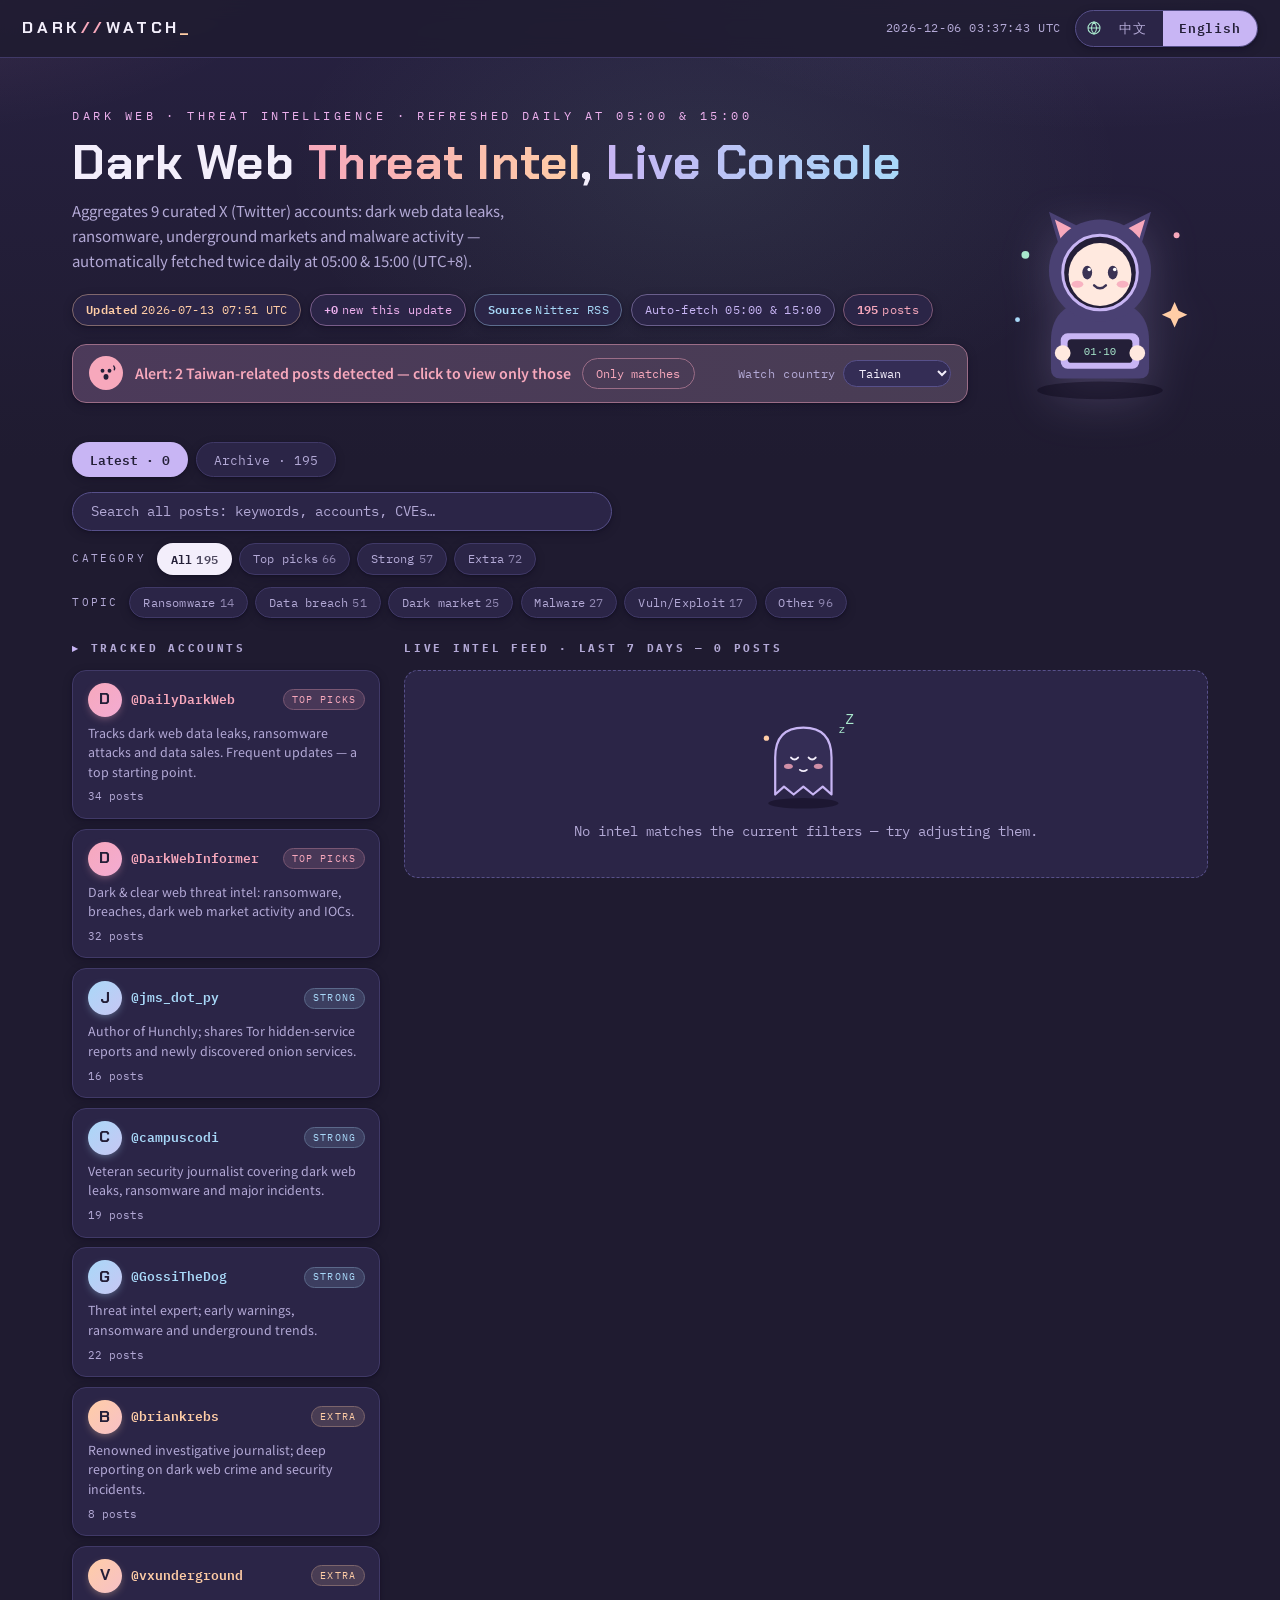
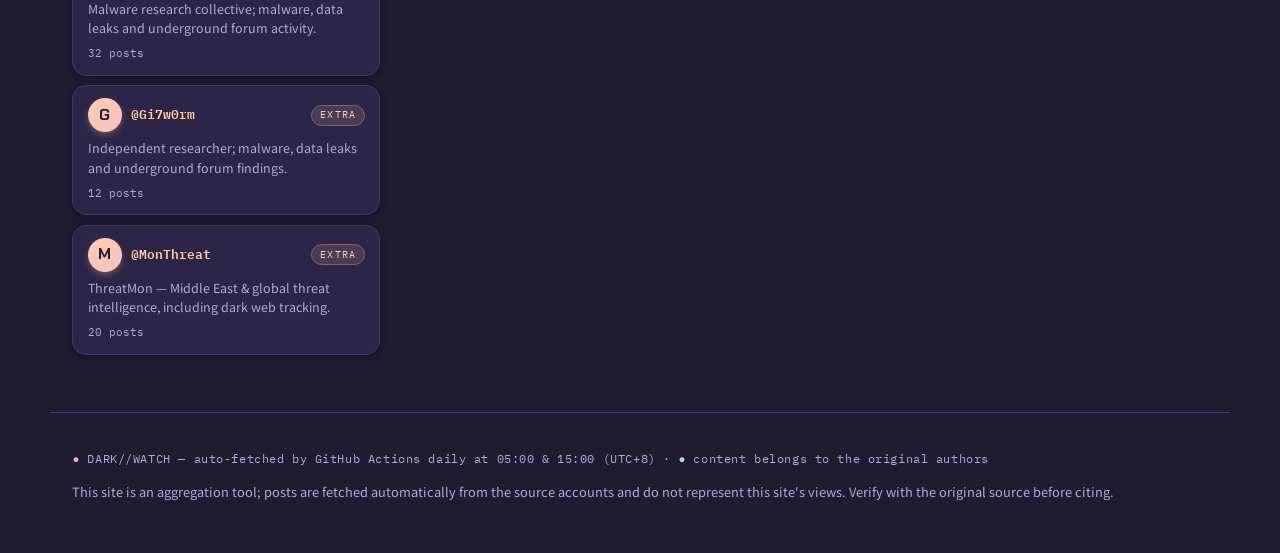
==== commit 799421e6: "Make the language switcher prominent and complete the bilingual switch - Bigger topbar switcher with" ====
--- a/index.html
+++ b/index.html
@@ -19,8 +19,9 @@
   <div class="topbar-right">
     <span class="clock" id="clock" aria-hidden="true"></span>
     <div class="lang-switch" role="group" aria-label="Language / 語言">
+      <span class="lang-ico" aria-hidden="true"><svg viewBox="0 0 24 24" fill="none" stroke="currentColor" stroke-width="1.6"><circle cx="12" cy="12" r="9"/><path d="M3 12h18M12 3c2.6 2.6 3.9 5.6 3.9 9S14.6 18.4 12 21c-2.6-2.6-3.9-5.6-3.9-9S9.4 5.6 12 3Z"/></svg></span>
       <button id="lang-zh" aria-pressed="true">中文</button>
-      <button id="lang-en" aria-pressed="false">EN</button>
+      <button id="lang-en" aria-pressed="false">English</button>
     </div>
   </div>
 </header>
--- a/assets/style.css
+++ b/assets/style.css
@@ -59,11 +59,18 @@
 @keyframes blink{50%{opacity:0}}
 .topbar-right{display:flex;align-items:center;gap:.9rem;min-width:0}
 .clock{font-family:var(--mono);font-size:.76rem;color:var(--muted);letter-spacing:.05em;white-space:nowrap}
-.lang-switch{display:flex;border:1px solid var(--line2);border-radius:999px;overflow:hidden;background:var(--surface)}
+.lang-switch{
+  display:flex;align-items:center;border:1px solid var(--line2);border-radius:999px;
+  overflow:hidden;background:var(--surface);box-shadow:var(--shadow-sm);
+}
+.lang-ico{display:grid;place-items:center;padding:0 .1rem 0 .6rem;color:var(--mint)}
+.lang-ico svg{width:16px;height:16px}
 .lang-switch button{
   background:transparent;border:0;color:var(--muted);
-  font-family:var(--mono);font-size:.76rem;padding:.32rem .85rem;letter-spacing:.08em;
-}
+  font-family:var(--mono);font-size:.84rem;padding:.42rem 1rem;letter-spacing:.06em;
+  transition:color .15s,background .15s;
+}
+.lang-switch button:hover{color:var(--ink)}
 .lang-switch button[aria-pressed="true"]{background:var(--purple);color:var(--deep);font-weight:600}
 
 /* ---------- hero ---------- */
@@ -144,6 +151,8 @@
 }
 .alert-hot .alert-ico{background:var(--red);color:var(--deep)}
 .alert-hot .alert-text{color:var(--red);font-weight:600}
+.alert-bar.alert-clickable{cursor:pointer}
+.alert-bar.alert-clickable:hover{border-color:var(--red);transform:translateY(-1px);transition:border-color .15s,transform .15s}
 .alert-view{
   border:1px solid color-mix(in srgb,var(--red) 55%,var(--surface));border-radius:999px;
   background:transparent;color:var(--red);
@@ -280,6 +289,19 @@
   color:var(--tc);border:1px solid color-mix(in srgb,var(--tc) 40%,var(--surface));border-radius:999px;
   padding:.12rem .55rem;background:color-mix(in srgb,var(--tc) 12%,var(--surface));
 }
+.tag-watch{
+  color:var(--deep);background:var(--red);border-color:var(--red);font-weight:600;
+}
+.card-watch{border-color:color-mix(in srgb,var(--red) 55%,var(--surface))}
+.mt-toggle{
+  font-family:var(--mono);font-size:.65rem;letter-spacing:.06em;
+  color:var(--mint);background:transparent;
+  border:1px solid color-mix(in srgb,var(--mint) 45%,var(--surface));border-radius:999px;
+  padding:.12rem .55rem;transition:background .15s,color .15s;
+}
+.mt-toggle:hover{background:color-mix(in srgb,var(--mint) 14%,var(--surface))}
+.mt-toggle[aria-pressed="true"]{background:var(--mint);color:var(--deep);font-weight:600}
+.mt-note{font-family:var(--mono);font-size:.64rem;color:var(--muted);opacity:.8}
 .open-link{
   margin-left:auto;font-family:var(--mono);font-size:.71rem;letter-spacing:.06em;
   color:var(--purple);text-decoration:none;font-weight:500;
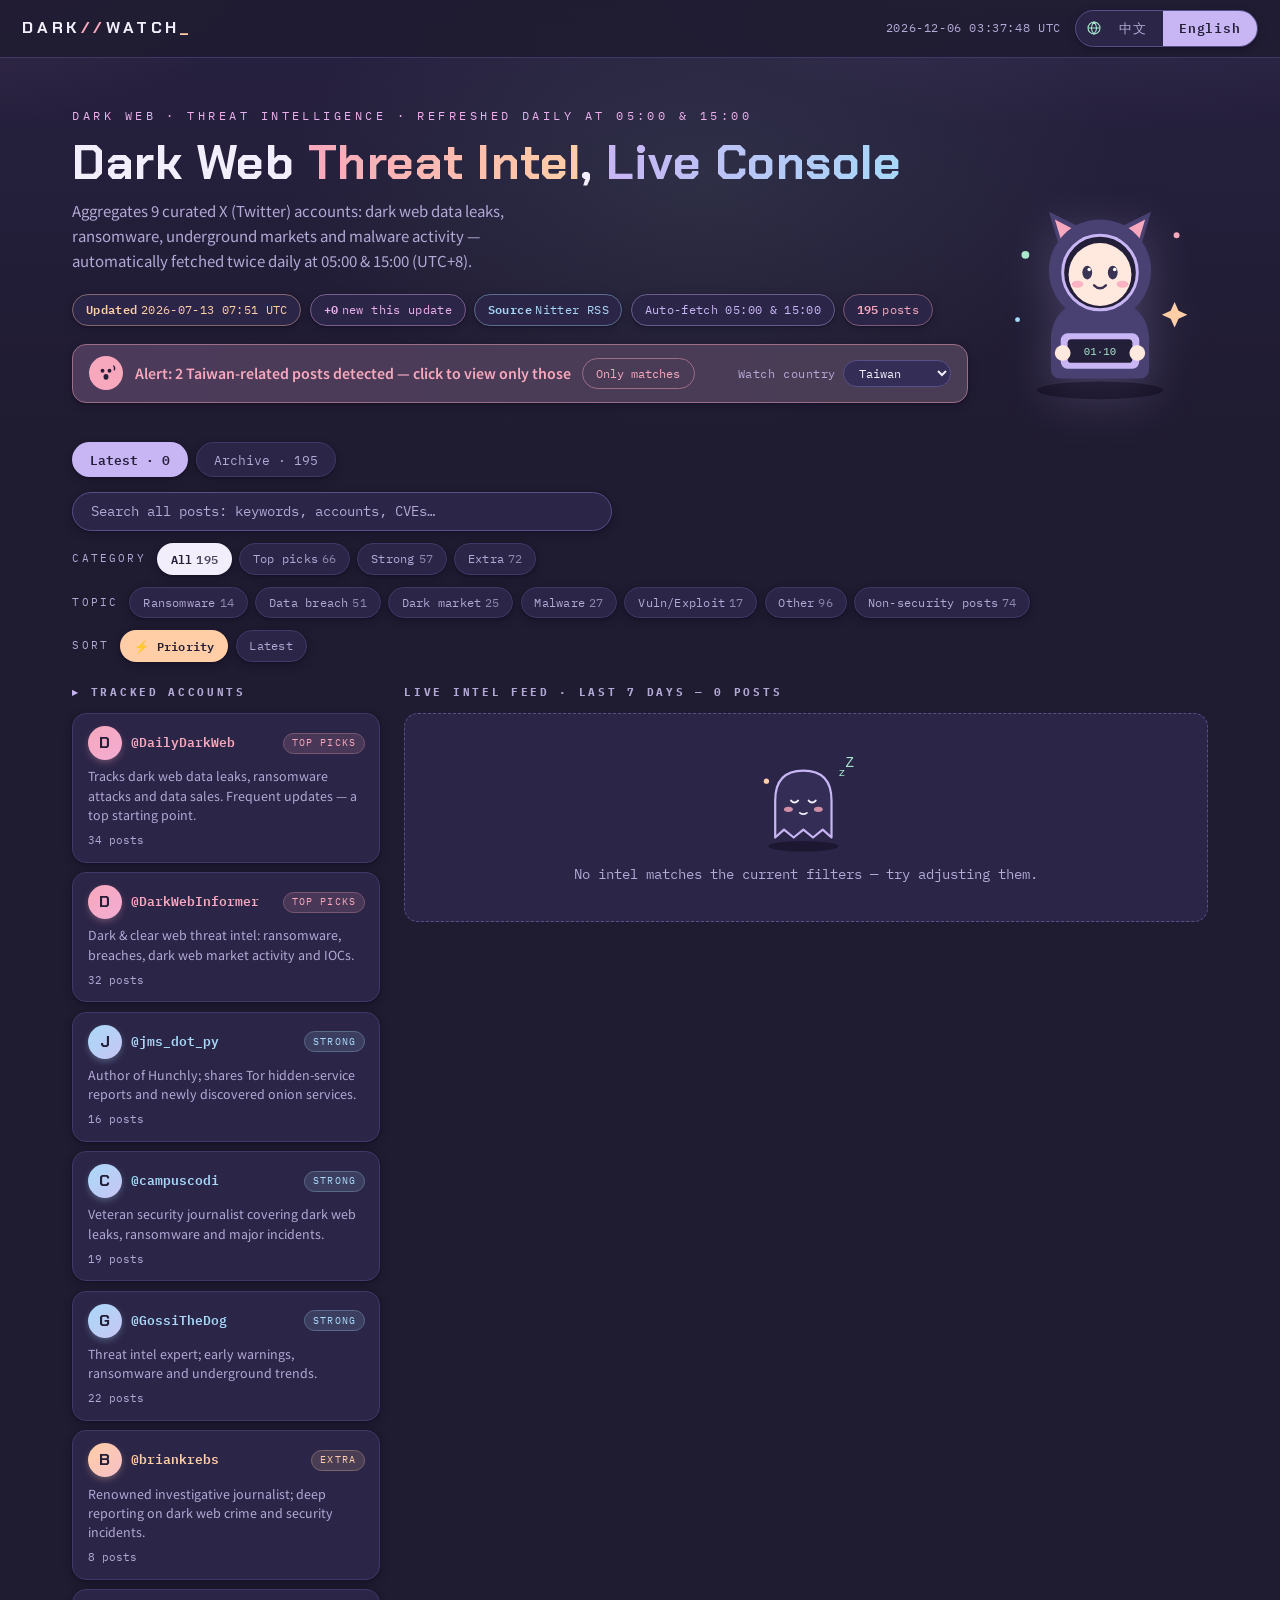
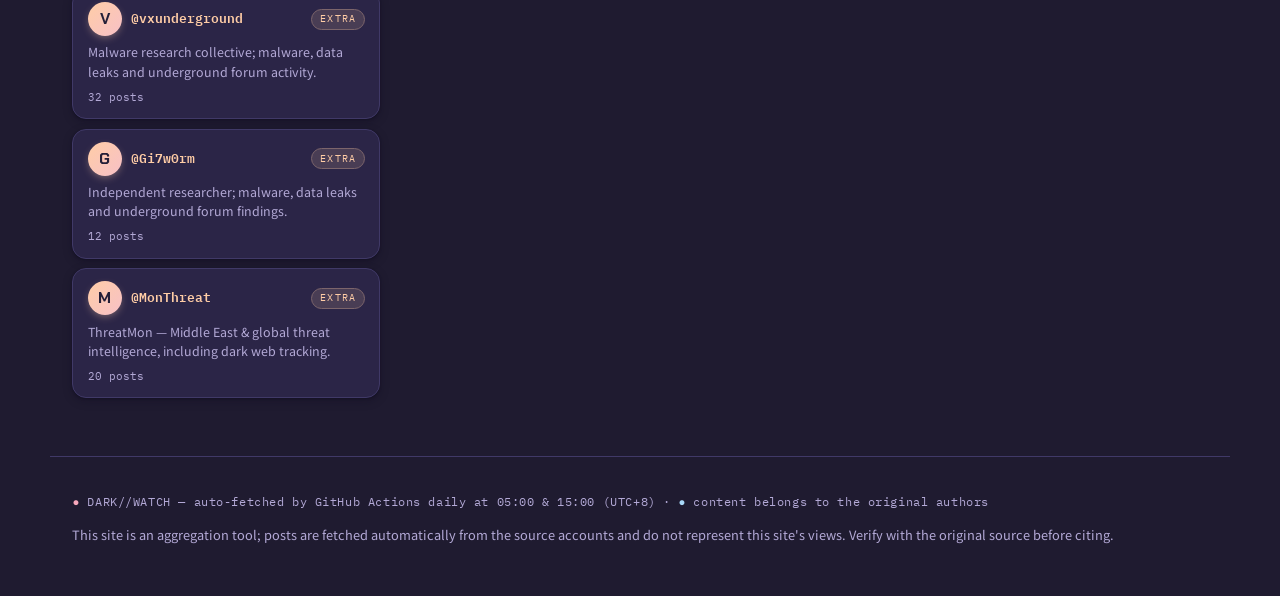
==== commit f61b0028: "Add security-relevance filtering and priority ranking for analysts - Score every post against weight" ====
--- a/index.html
+++ b/index.html
@@ -60,6 +60,7 @@
   <input class="search" id="search" type="search" autocomplete="off">
   <div class="chip-row" id="cat-chips"><span class="chip-label" data-i18n="catLabel"></span></div>
   <div class="chip-row" id="tag-chips"><span class="chip-label" data-i18n="tagLabel"></span></div>
+  <div class="chip-row" id="sort-chips"><span class="chip-label" data-i18n="sortLabel"></span></div>
 </section>
 
 <main class="layout">
--- a/assets/style.css
+++ b/assets/style.css
@@ -213,6 +213,7 @@
 .chip-purple[aria-pressed="true"]{background:var(--purple)}
 .chip-blue[aria-pressed="true"]{background:var(--blue)}
 .chip-magenta[aria-pressed="true"]{background:var(--magenta)}
+.chip-mint[aria-pressed="true"]{background:var(--mint)}
 .chip-plain[aria-pressed="true"]{background:var(--ink)}
 
 /* ---------- layout ---------- */
@@ -280,6 +281,11 @@
 .card-head .handle{font-family:var(--mono);font-size:.84rem;font-weight:600;color:var(--acc);text-decoration:none}
 .card-head .handle:hover{text-decoration:underline}
 .card-head .name{font-size:.78rem;color:var(--muted)}
+.card-head .prio{
+  font-family:var(--mono);font-size:.62rem;letter-spacing:.1em;font-weight:600;
+  color:var(--deep);background:linear-gradient(92deg,var(--red),var(--orange));
+  border-radius:999px;padding:.12rem .55rem;
+}
 .card-head time{margin-left:auto;font-family:var(--mono);font-size:.72rem;color:var(--muted);white-space:nowrap;font-variant-numeric:tabular-nums}
 .card-text{margin:0 0 .6rem;font-size:.9rem;overflow-wrap:anywhere}
 .card-text a{color:var(--blue);text-decoration:none;border-bottom:1px solid color-mix(in srgb,var(--blue) 45%,var(--surface))}
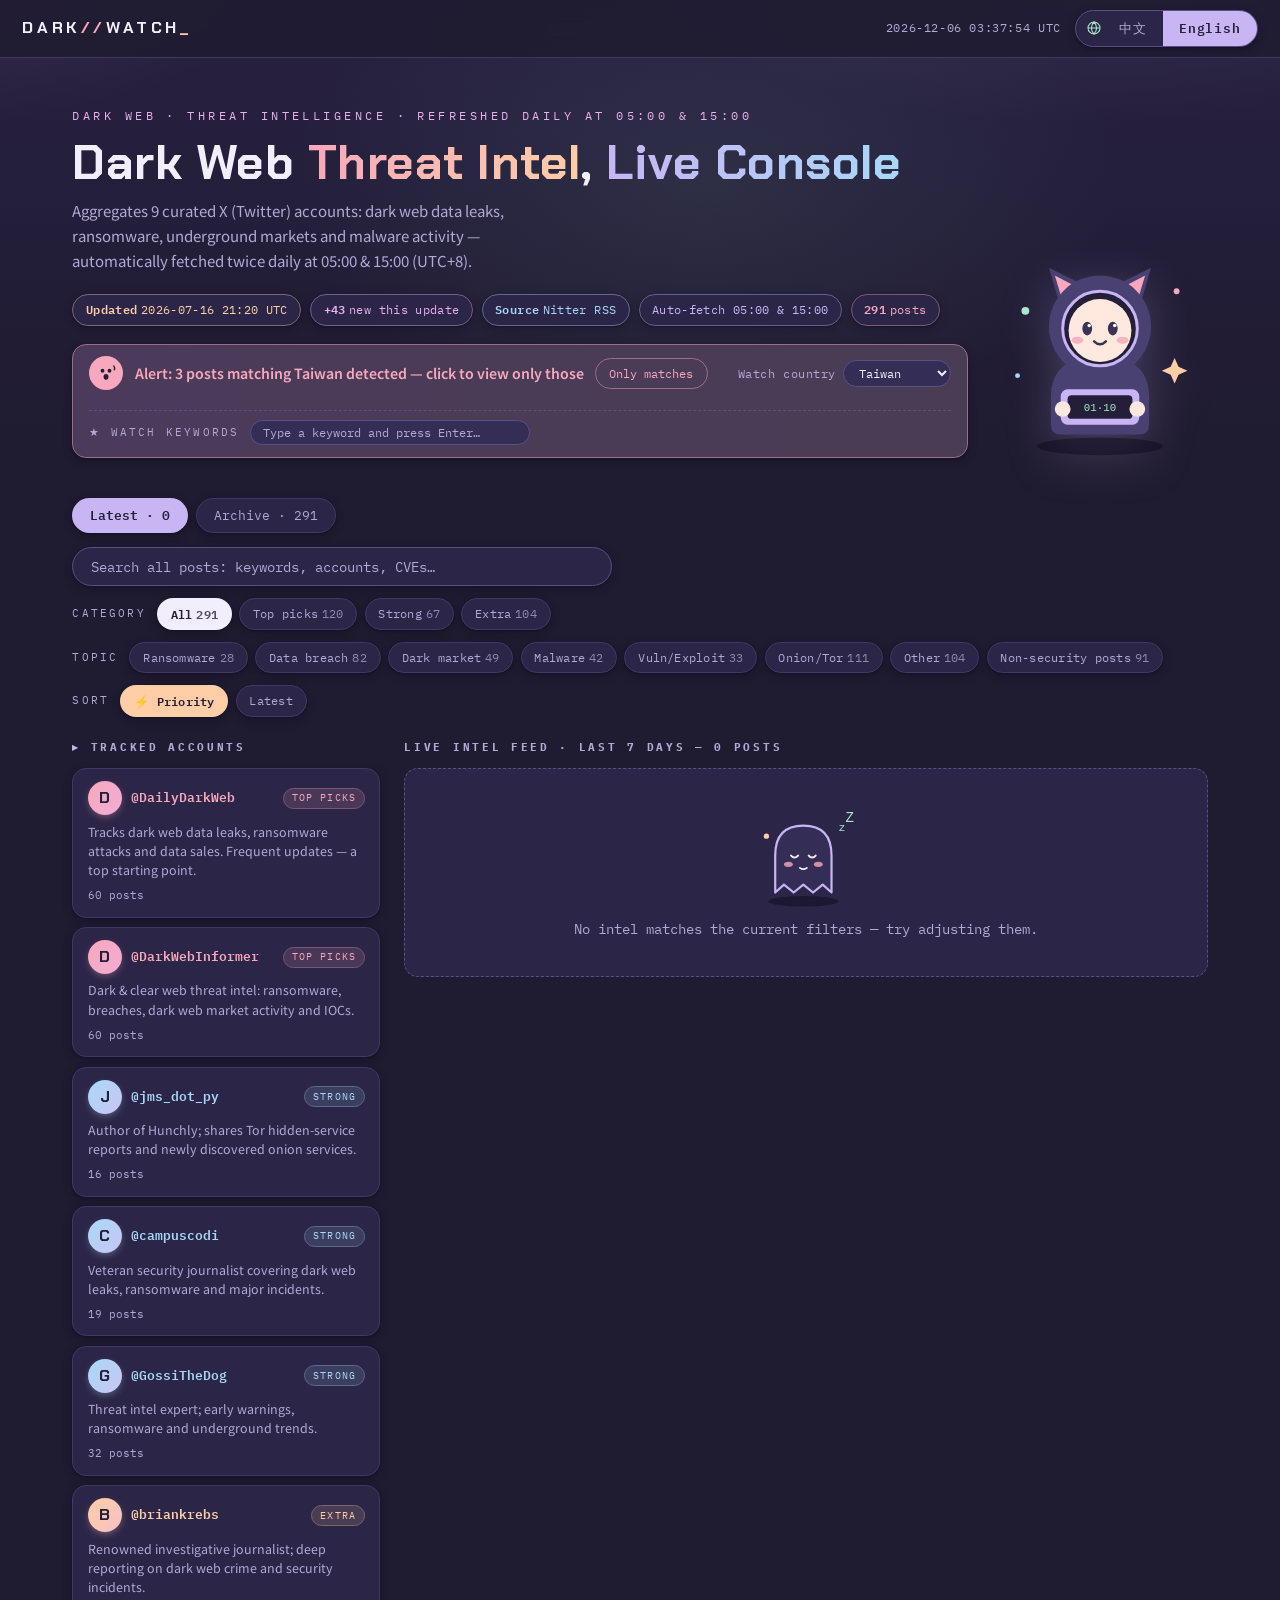
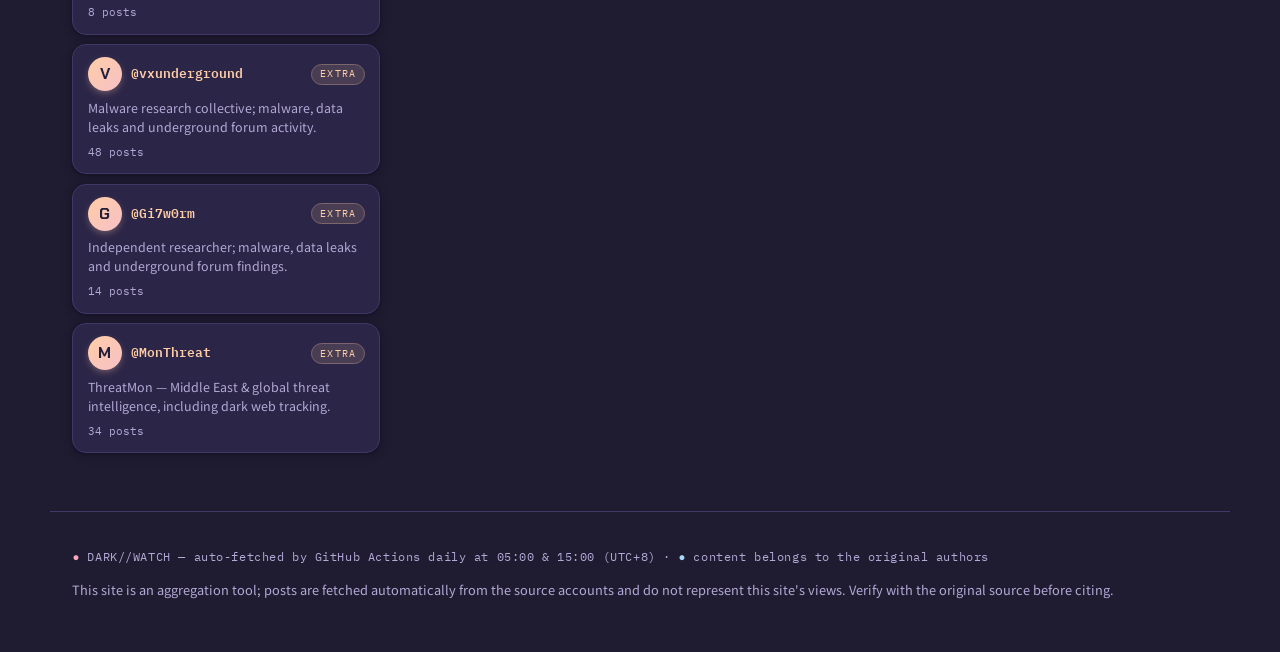
==== commit 4d1c437d: "Add user-defined watch keywords to the alert system Users can add up to 20 custom keywords (Enter to" ====
--- a/index.html
+++ b/index.html
@@ -45,6 +45,11 @@
     <label class="watch-wrap"><span data-i18n="watchLabel"></span>
       <select id="watch-country"></select>
     </label>
+    <div class="kw-wrap">
+      <span class="chip-label" data-i18n="kwLabel"></span>
+      <span id="kw-chips"></span>
+      <input id="kw-input" class="kw-input" type="text" maxlength="40" autocomplete="off">
+    </div>
   </div>
   <div class="sample-banner" id="sample-banner" hidden data-i18n="sampleNotice"></div>
 </div>
--- a/assets/style.css
+++ b/assets/style.css
@@ -171,6 +171,27 @@
   background:var(--surface2);border:1px solid var(--line2);border-radius:999px;
   padding:.26rem .7rem;
 }
+.kw-wrap{
+  flex-basis:100%;display:flex;flex-wrap:wrap;gap:.4rem;align-items:center;
+  margin-top:.55rem;padding-top:.55rem;
+  border-top:1px dashed var(--line2);cursor:default;
+}
+.kw-wrap #kw-chips{display:contents}
+.kw-chip{
+  font-family:var(--mono);font-size:.7rem;letter-spacing:.03em;
+  color:var(--deep);background:var(--purple);border:0;border-radius:999px;
+  padding:.2rem .6rem;font-weight:600;
+}
+.kw-chip .x{opacity:.65;margin-left:.15rem}
+.kw-chip:hover .x{opacity:1}
+.kw-input{
+  flex:1;min-width:180px;max-width:280px;
+  font-family:var(--mono);font-size:.74rem;color:var(--ink);
+  background:var(--surface2);border:1px solid var(--line2);border-radius:999px;
+  padding:.26rem .8rem;
+}
+.kw-input::placeholder{color:var(--muted)}
+.kw-input:focus{outline:none;border-color:var(--purple)}
 
 /* ---------- page tabs ---------- */
 .page-tabs{max-width:1180px;margin:0 auto;padding:1.1rem 1.4rem 0;display:flex;gap:.5rem;flex-wrap:wrap}
@@ -298,6 +319,9 @@
 .tag-watch{
   color:var(--deep);background:var(--red);border-color:var(--red);font-weight:600;
 }
+.tag-kw{
+  color:var(--deep);background:var(--purple);border-color:var(--purple);font-weight:600;
+}
 .card-watch{border-color:color-mix(in srgb,var(--red) 55%,var(--surface))}
 .mt-toggle{
   font-family:var(--mono);font-size:.65rem;letter-spacing:.06em;
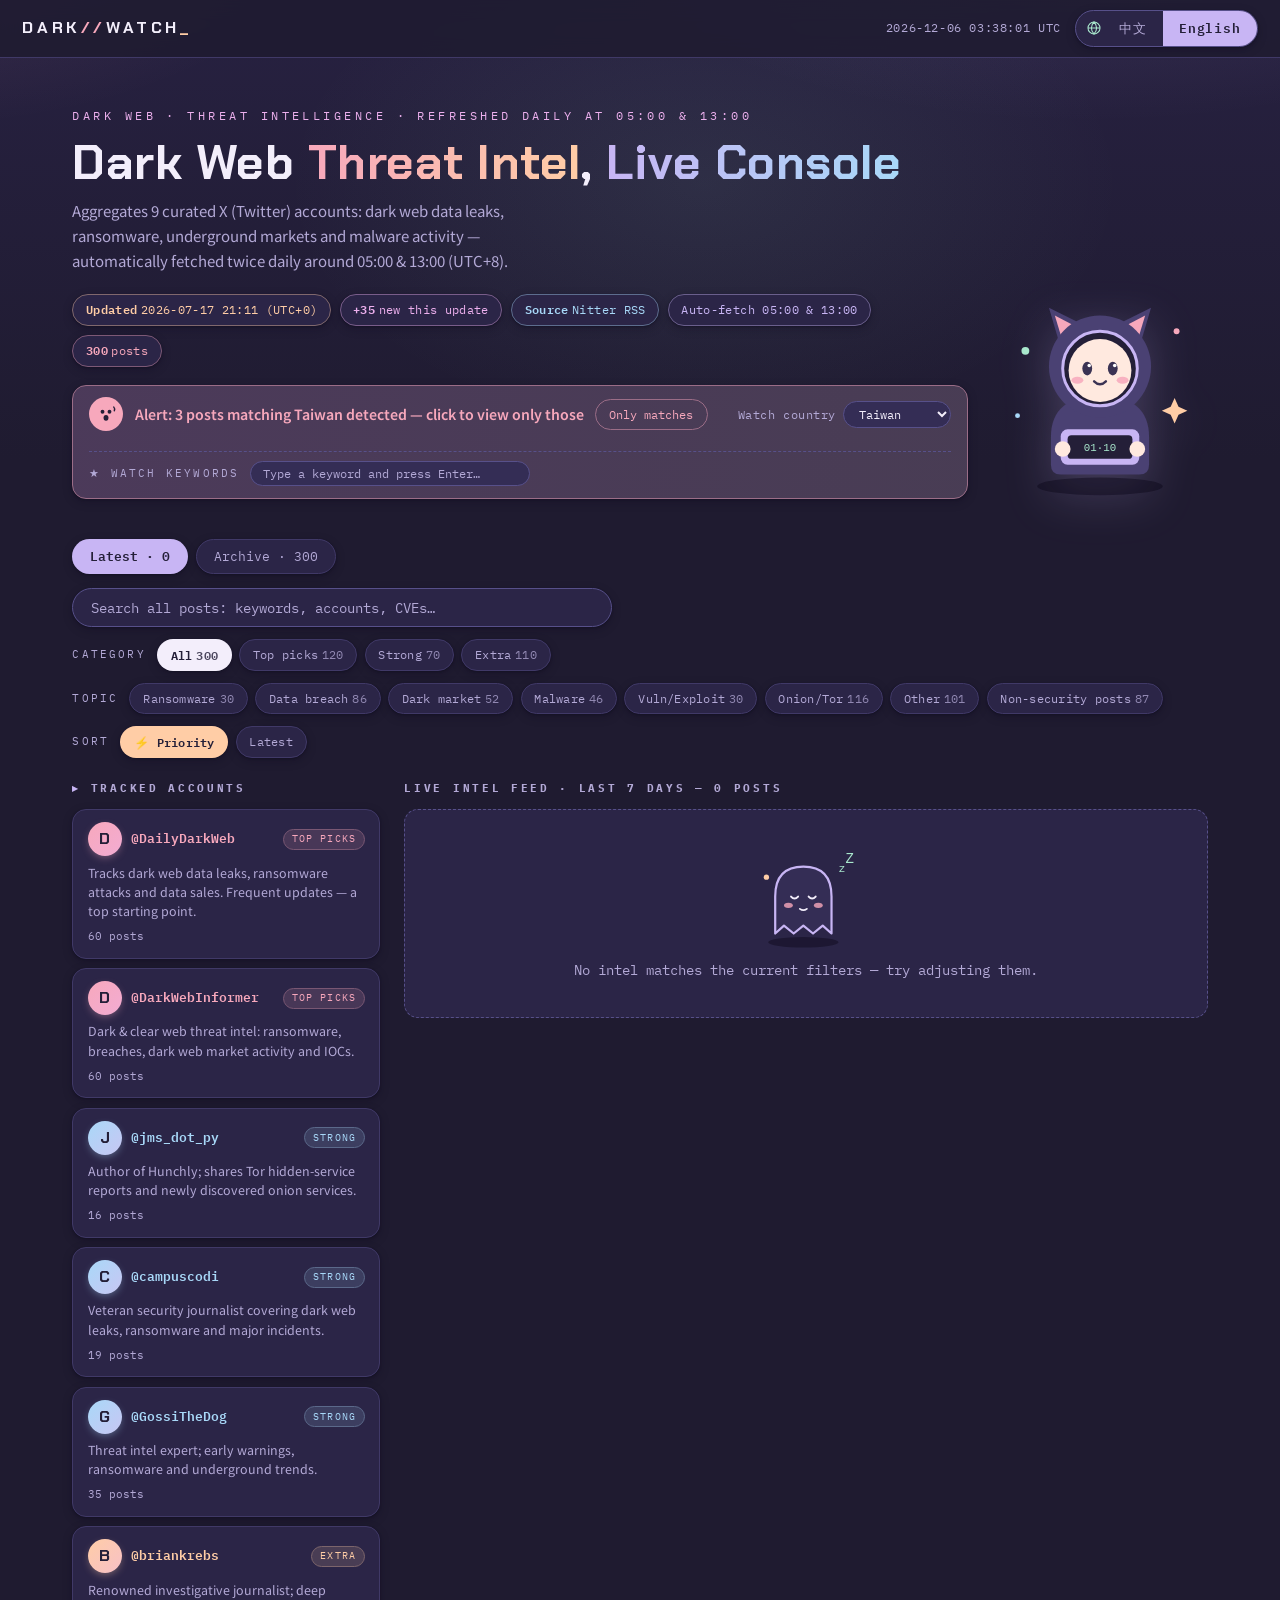
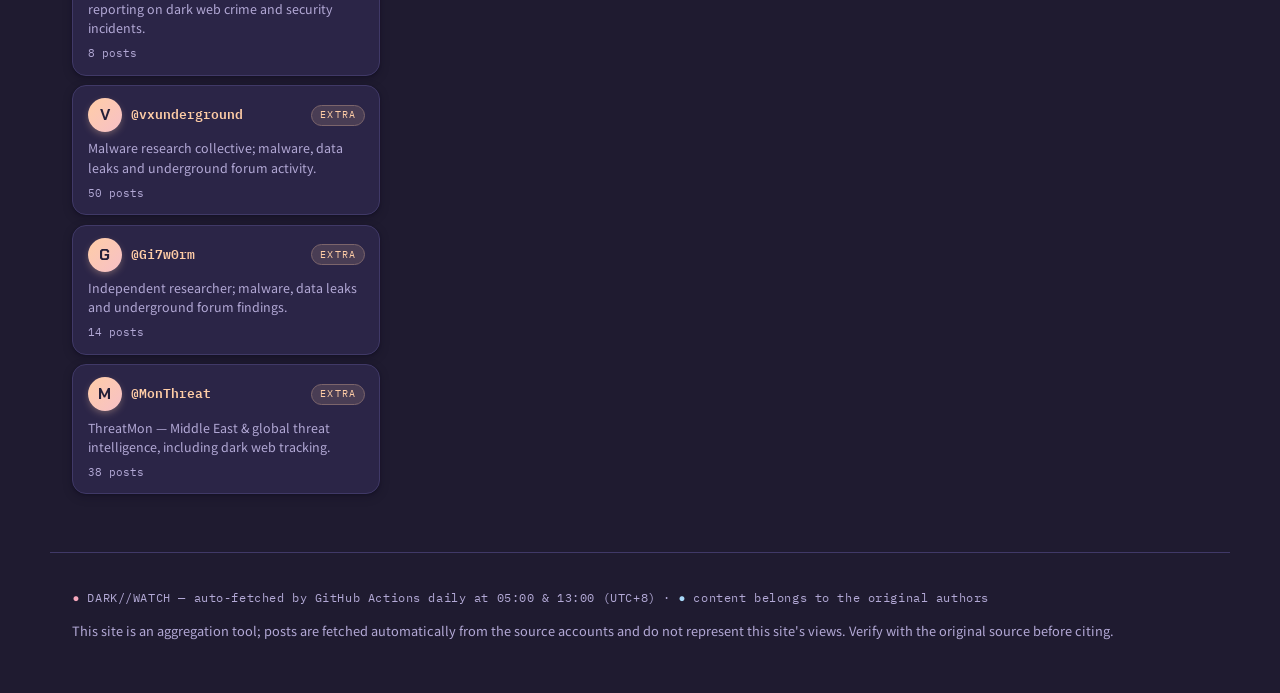
==== commit 921833c2: "Move afternoon fetch to 12:30 Taipei time Second cron entry fires at 04:30 UTC (12:30 UTC+8) so the " ====
--- a/index.html
+++ b/index.html
@@ -4,7 +4,7 @@
 <meta charset="utf-8">
 <meta name="viewport" content="width=device-width, initial-scale=1">
 <meta name="color-scheme" content="dark">
-<meta name="description" content="Dark web threat intelligence feed aggregated from curated X (Twitter) accounts, refreshed twice daily. 暗網威脅情資監控,每日 05:00 / 15:00 自動更新。">
+<meta name="description" content="Dark web threat intelligence feed aggregated from curated X (Twitter) accounts, refreshed twice daily. 暗網威脅情資監控,每日 05:00 / 13:00 自動更新。">
 <title>DARKWATCH — 暗網威脅情資監控 / Dark Web Threat Intel</title>
 <link rel="icon" href="data:image/svg+xml,%3Csvg xmlns='http://www.w3.org/2000/svg' viewBox='0 0 32 32'%3E%3Crect width='32' height='32' rx='7' fill='%231f1b30'/%3E%3Ccircle cx='16' cy='16' r='9' fill='none' stroke='%23f7a8bc' stroke-width='3'/%3E%3Ccircle cx='16' cy='16' r='3.5' fill='%23c8b5f4'/%3E%3C/svg%3E">
 <link rel="preconnect" href="https://fonts.googleapis.com">
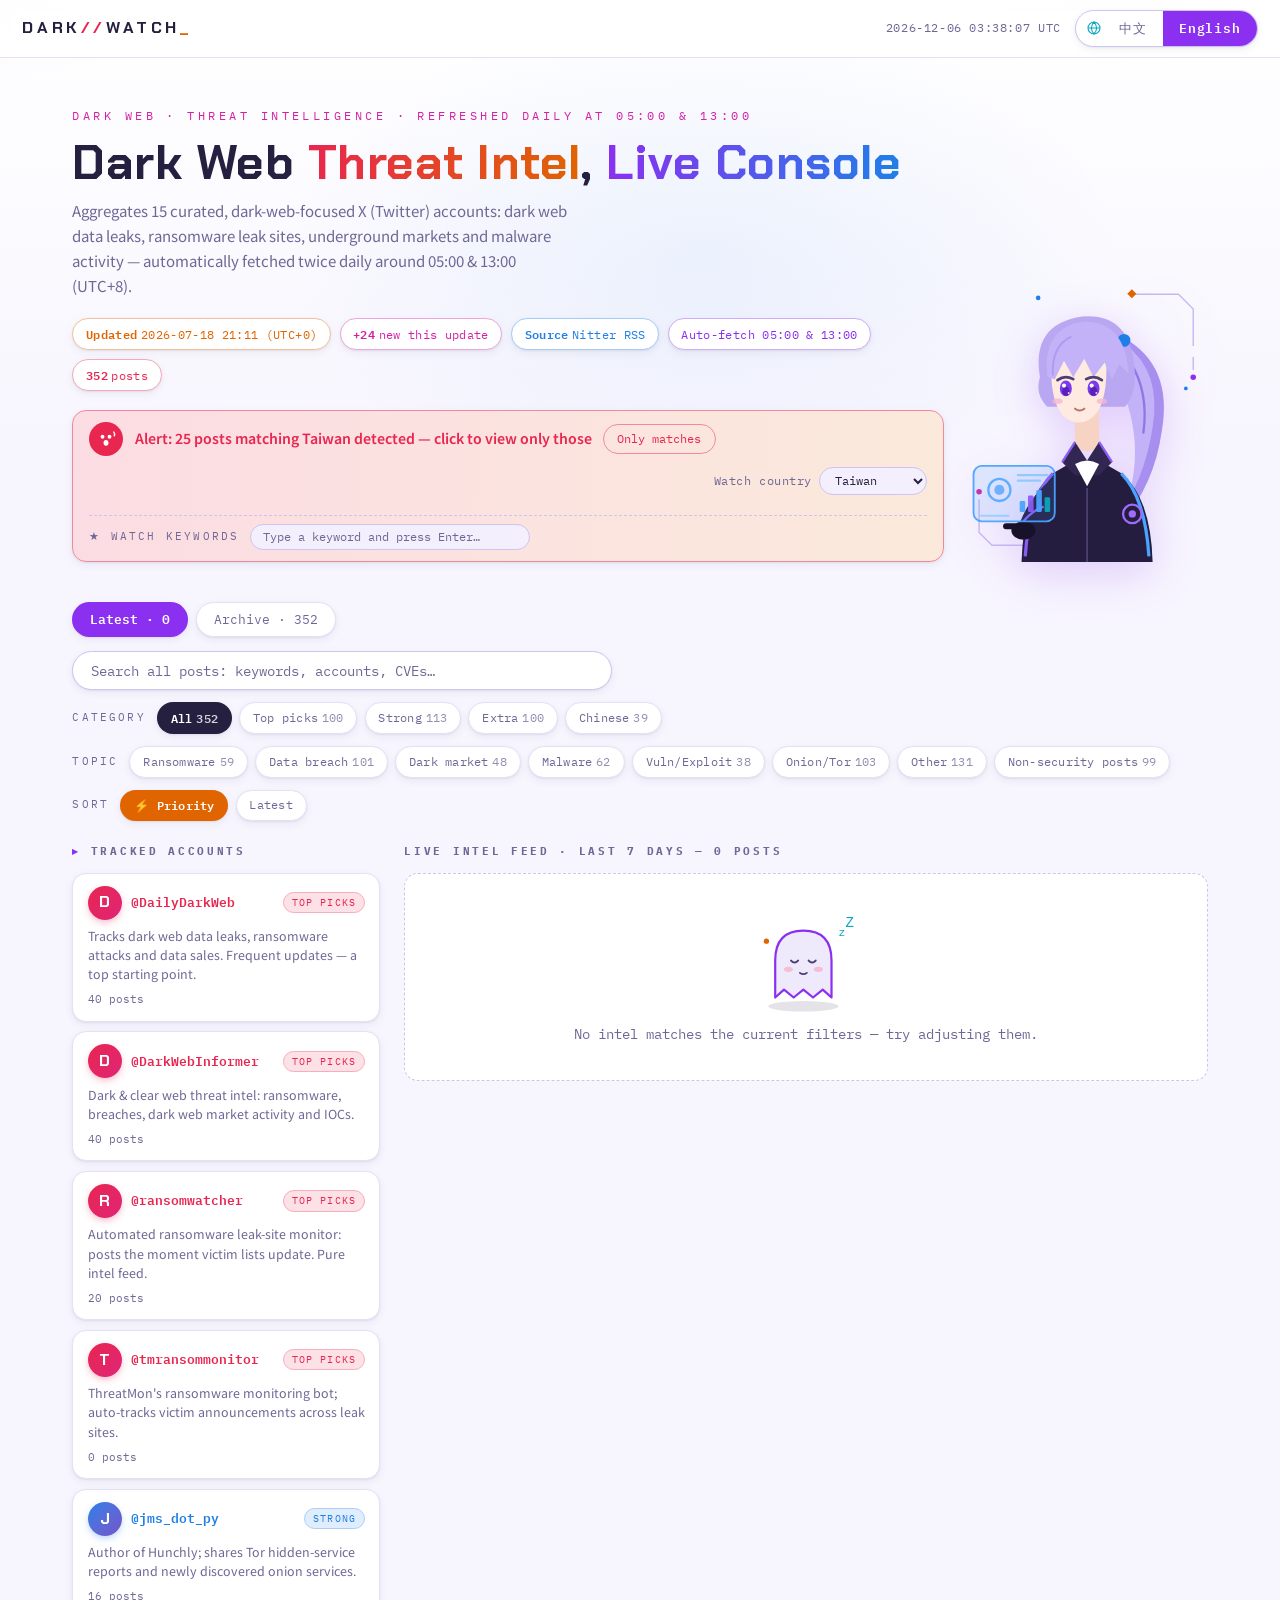
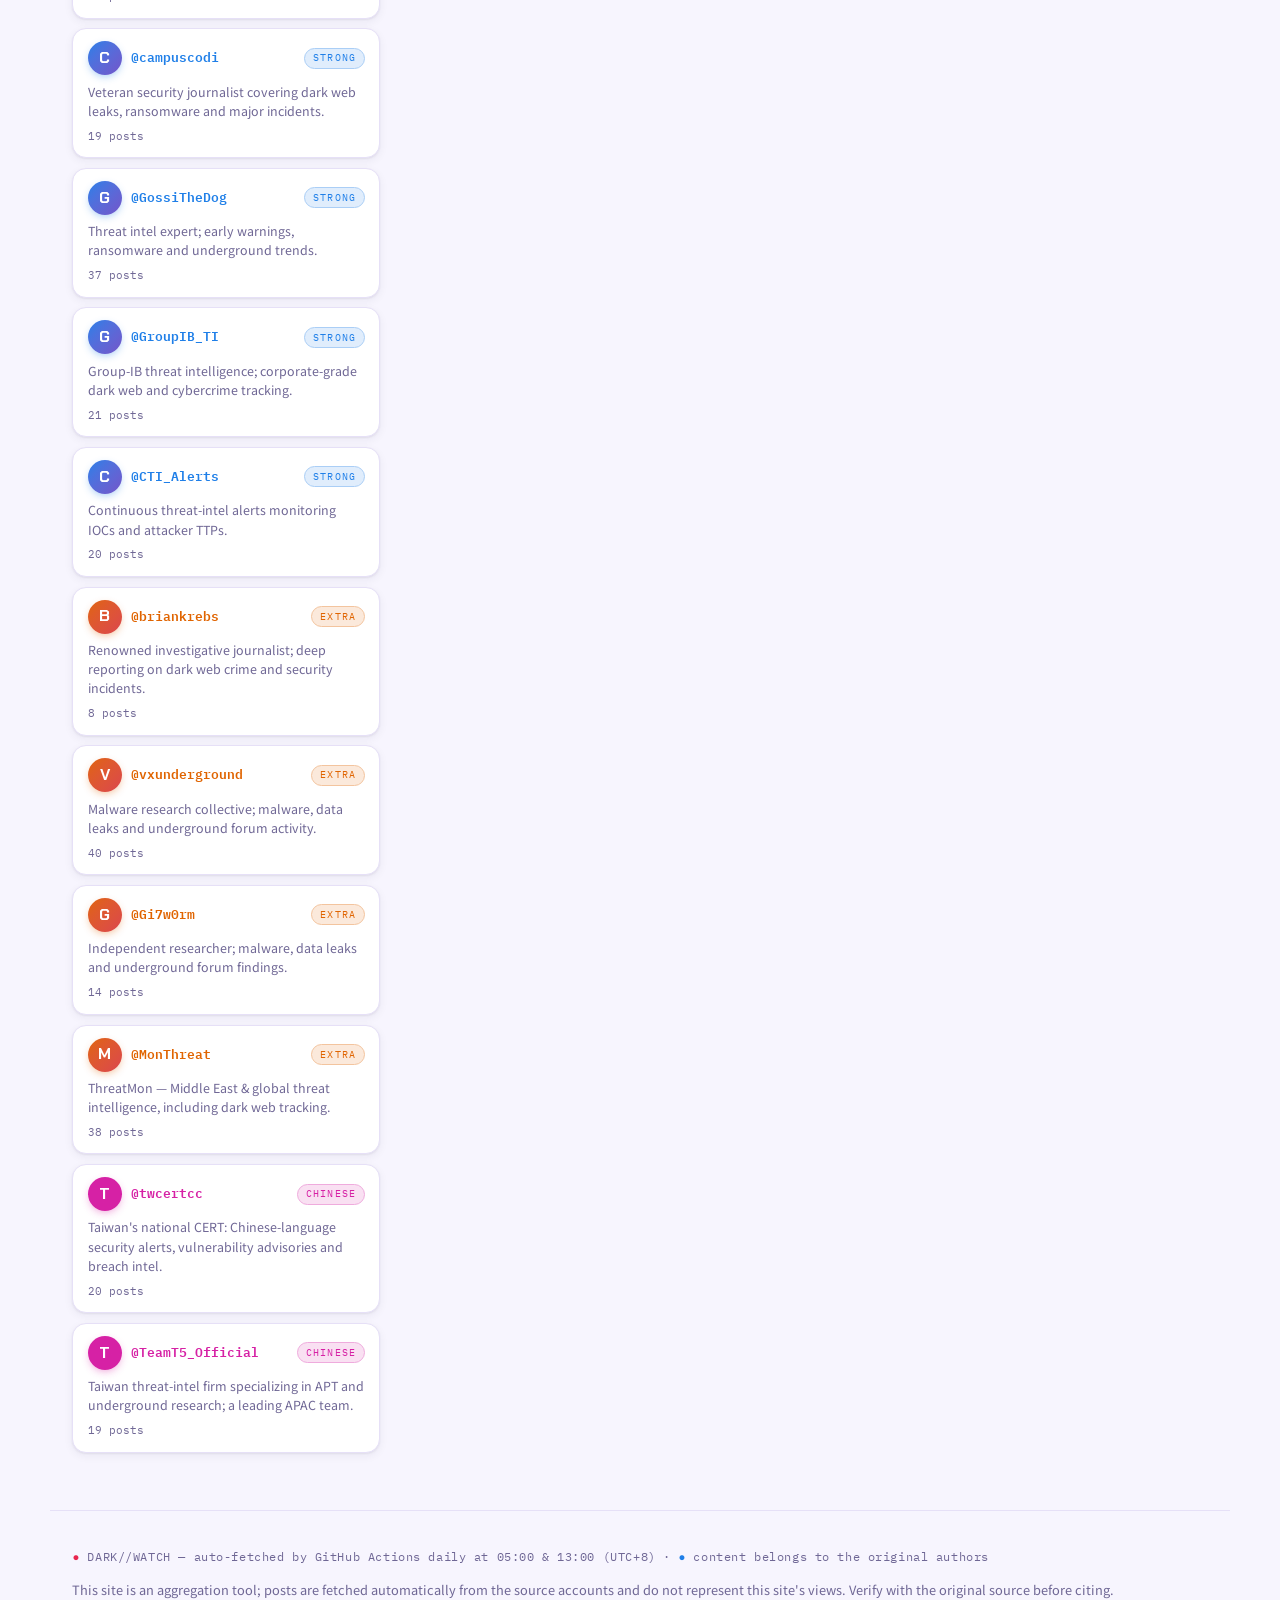
==== commit aff4179d: "Vivid bright retheme and new anime analyst mascot - Bright white canvas with vivid purple/red/blue/o" ====
--- a/index.html
+++ b/index.html
@@ -3,10 +3,10 @@
 <head>
 <meta charset="utf-8">
 <meta name="viewport" content="width=device-width, initial-scale=1">
-<meta name="color-scheme" content="dark">
+<meta name="color-scheme" content="light">
 <meta name="description" content="Dark web threat intelligence feed aggregated from curated X (Twitter) accounts, refreshed twice daily. 暗網威脅情資監控,每日 05:00 / 13:00 自動更新。">
 <title>DARKWATCH — 暗網威脅情資監控 / Dark Web Threat Intel</title>
-<link rel="icon" href="data:image/svg+xml,%3Csvg xmlns='http://www.w3.org/2000/svg' viewBox='0 0 32 32'%3E%3Crect width='32' height='32' rx='7' fill='%231f1b30'/%3E%3Ccircle cx='16' cy='16' r='9' fill='none' stroke='%23f7a8bc' stroke-width='3'/%3E%3Ccircle cx='16' cy='16' r='3.5' fill='%23c8b5f4'/%3E%3C/svg%3E">
+<link rel="icon" href="data:image/svg+xml,%3Csvg xmlns='http://www.w3.org/2000/svg' viewBox='0 0 32 32'%3E%3Crect width='32' height='32' rx='7' fill='%23ffffff'/%3E%3Ccircle cx='16' cy='16' r='9' fill='none' stroke='%23e8264f' stroke-width='3'/%3E%3Ccircle cx='16' cy='16' r='3.5' fill='%238b30f0'/%3E%3C/svg%3E">
 <link rel="preconnect" href="https://fonts.googleapis.com">
 <link rel="preconnect" href="https://fonts.gstatic.com" crossorigin>
 <link href="https://fonts.googleapis.com/css2?family=Chakra+Petch:wght@500;600;700&family=IBM+Plex+Mono:wght@400;500;600&family=Noto+Sans+TC:wght@400;500;700&display=swap" rel="stylesheet">
--- a/assets/style.css
+++ b/assets/style.css
@@ -1,35 +1,35 @@
 :root{
-  /* dark canvas, macaron pastel accents */
-  --bg:#1f1b30;
-  --bg2:#272141;
-  --surface:#2b2547;
-  --surface2:#342d55;
-  --line:#403967;
-  --line2:#57508a;
-  --ink:#f3eefb;
-  --deep:#241f38;          /* dark text on pastel fills */
-  --muted:#b3a9d6;
-  --red:#f7a8bc;           /* macaron rose */
-  --orange:#ffcda6;        /* macaron peach */
-  --purple:#c8b5f4;        /* macaron lavender */
-  --blue:#a8d8f8;          /* macaron baby blue */
-  --magenta:#edb0ee;       /* macaron orchid */
-  --mint:#a9e8cd;          /* macaron mint */
-  --shadow-sm:0 1px 2px rgba(12,8,26,.35),0 3px 10px rgba(12,8,26,.25);
-  --shadow-md:0 2px 6px rgba(12,8,26,.4),0 14px 30px -14px rgba(200,181,244,.25);
+  /* bright canvas, vivid purple/red/blue/orange accents */
+  --bg:#f7f5fe;
+  --bg2:#ffffff;
+  --surface:#ffffff;
+  --surface2:#f3effd;
+  --line:#e6e0f7;
+  --line2:#cfc3ef;
+  --ink:#251f40;
+  --deep:#ffffff;          /* text on vivid fills */
+  --muted:#6f6795;
+  --red:#e8264f;           /* vivid red */
+  --orange:#e06400;        /* vivid orange */
+  --purple:#8b30f0;        /* vivid purple */
+  --blue:#1f7fe8;          /* vivid blue */
+  --magenta:#d621a5;       /* vivid magenta */
+  --mint:#0aa6bd;          /* vivid cyan-teal */
+  --shadow-sm:0 1px 2px rgba(37,31,64,.07),0 3px 10px rgba(37,31,64,.06);
+  --shadow-md:0 2px 6px rgba(37,31,64,.08),0 14px 30px -14px rgba(139,48,240,.28);
   --display:'Chakra Petch','Noto Sans TC',system-ui,sans-serif;
   --body:'Noto Sans TC',system-ui,-apple-system,'PingFang TC','Microsoft JhengHei',sans-serif;
   --mono:'IBM Plex Mono',ui-monospace,'SFMono-Regular',Menlo,Consolas,monospace;
 }
 *{box-sizing:border-box}
 [hidden]{display:none!important}
-html{color-scheme:dark}
+html{color-scheme:light}
 body{
   margin:0;
   background:
-    radial-gradient(900px 420px at 85% -6%, rgba(200,181,244,.14), transparent 62%),
-    radial-gradient(760px 380px at -8% -4%, rgba(247,168,188,.12), transparent 58%),
-    radial-gradient(700px 420px at 55% 8%, rgba(169,232,205,.08), transparent 60%),
+    radial-gradient(900px 420px at 85% -6%, rgba(139,48,240,.12), transparent 62%),
+    radial-gradient(760px 380px at -8% -4%, rgba(232,38,79,.09), transparent 58%),
+    radial-gradient(700px 420px at 55% 8%, rgba(31,127,232,.07), transparent 60%),
     linear-gradient(var(--bg2), var(--bg) 460px);
   color:var(--ink);
   font-family:var(--body);
@@ -46,7 +46,7 @@
   position:sticky;top:0;z-index:20;
   display:flex;justify-content:space-between;align-items:center;gap:1rem;
   padding:.6rem 1.4rem;
-  background:rgba(31,27,48,.86);
+  background:rgba(255,255,255,.85);
   backdrop-filter:blur(10px);
   border-bottom:1px solid var(--line);
 }
@@ -79,8 +79,8 @@
   display:grid;grid-template-columns:minmax(0,1fr) auto;gap:1.5rem;align-items:center;
 }
 .hero-art{
-  width:216px;align-self:end;
-  filter:drop-shadow(0 10px 22px rgba(200,181,244,.22));
+  width:240px;align-self:end;
+  filter:drop-shadow(0 10px 22px rgba(139,48,240,.22));
   animation:floaty 5.5s ease-in-out infinite;
 }
 .hero-art svg{display:block;width:100%;height:auto}
@@ -146,8 +146,8 @@
   animation:alertGlow 3s ease-in-out infinite;
 }
 @keyframes alertGlow{
-  0%,100%{box-shadow:0 0 0 0 rgba(247,168,188,.0),var(--shadow-sm)}
-  50%{box-shadow:0 0 22px 2px rgba(247,168,188,.28),var(--shadow-sm)}
+  0%,100%{box-shadow:0 0 0 0 rgba(232,38,79,0),var(--shadow-sm)}
+  50%{box-shadow:0 0 22px 2px rgba(232,38,79,.3),var(--shadow-sm)}
 }
 .alert-hot .alert-ico{background:var(--red);color:var(--deep)}
 .alert-hot .alert-text{color:var(--red);font-weight:600}
